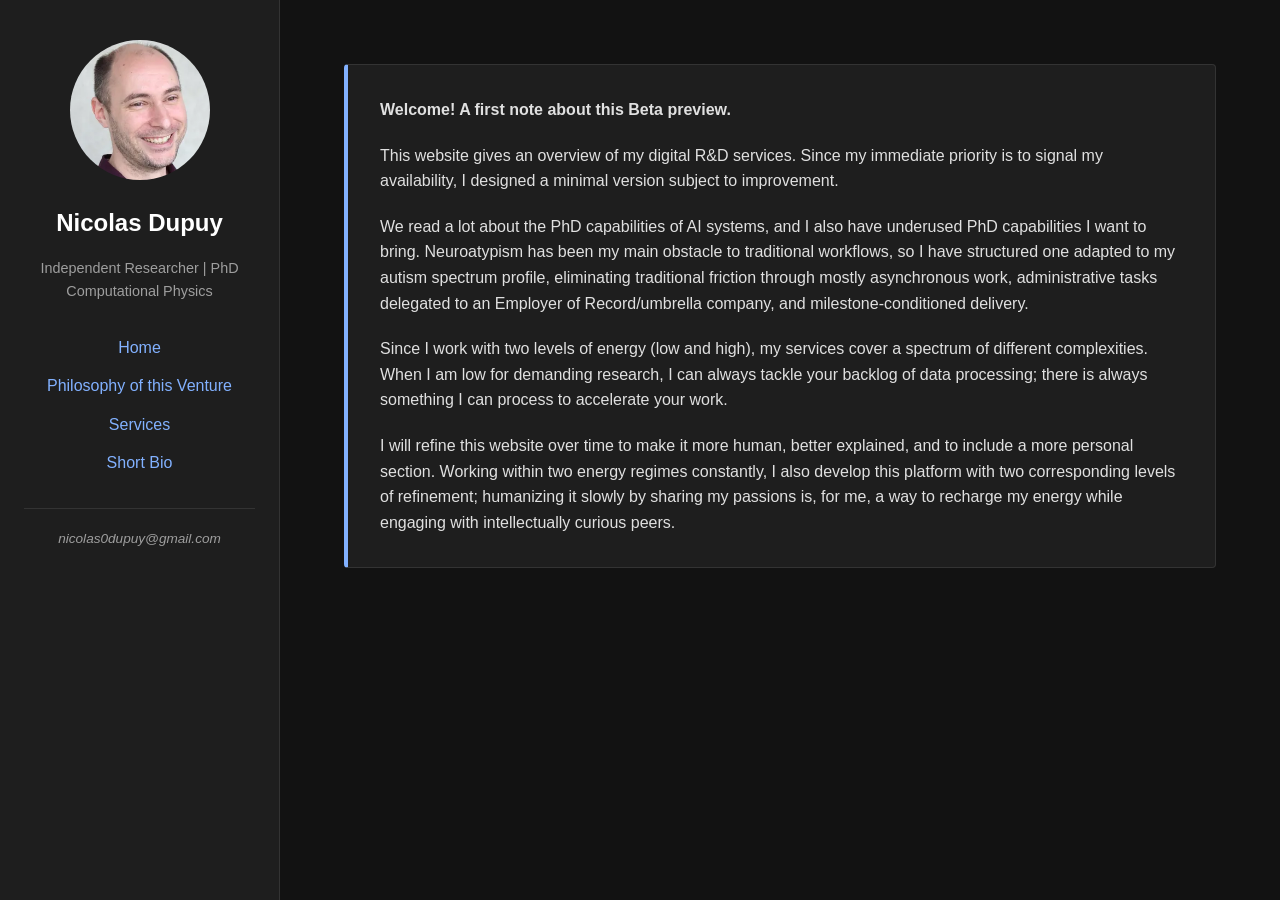
==== index.html @ 856bf120 "Revise Signal Processing service details and tags Updated service description for Signal Processing " ====
<!DOCTYPE html>
<html lang="en">
<head>
    <meta charset="UTF-8">
    <meta name="viewport" content="width=device-width, initial-scale=1.0">
    <title>Nicolas Dupuy</title>
    <link rel="stylesheet" href="style.css">
</head>
<body>
    
    <nav class="sidebar">
        <img src="profile.webp" alt="Nicolas Dupuy" class="profile-pic">
        <!--<div class="profile-pic">IMG_PLACEHOLDER</div>-->
        <h1 class="sidebar-name">Nicolas Dupuy</h1>
        <p class="sidebar-title">Independent Researcher | PhD Computational Physics</p>
        <ul class="nav-links">
            <li><a href="#home">Home</a></li>
            <li><a href="#section1">Philosophy of this Venture</a></li>
            <li><a href="#section2">Services</a></li>
            <li><a href="#section3">Short Bio</a></li>
            <li class="nav-contact-item"><a href="mailto:nicolas0dupuy@gmail.com" class="email-link">nicolas0dupuy@gmail.com</a></li>
        </ul>
    </nav>

    <main class="content">
        <section id="home">
            <div class="intro-cadre">
                <p><strong>Welcome! A first note about this Beta preview.</strong></p>
                <p>This website gives an overview of my digital R&D services. Since my immediate priority is to signal my availability, I designed a minimal version subject to improvement.</p>
                <p>We read a lot about the PhD capabilities of AI systems, and I also have underused PhD capabilities I want to bring. Neuroatypism has been my main obstacle to traditional workflows, so I have structured one adapted to my autism spectrum profile, eliminating traditional friction through mostly asynchronous work, administrative tasks delegated to an Employer of Record/umbrella company, and milestone-conditioned delivery.</p>
                <p>Since I work with two levels of energy (low and high), my services cover a spectrum of different complexities. When I am low for demanding research, I can always tackle your backlog of data processing; there is always something I can process to accelerate your work.</p>
                <p>I will refine this website over time to make it more human, better explained, and to include a more personal section. Working within two energy regimes constantly, I also develop this platform with two corresponding levels of refinement; humanizing it slowly by sharing my passions is, for me, a way to recharge my energy while engaging with intellectually curious peers.</p>
            </div>
        </section>
<section id="section1">
    <h2>Philosophy of my venture</h2>

    <!-- Unified Introduction Context Block -->
    <div class="philosophy-intro-text">
        <p><strong>I am Nicolas, the independent researcher running this support service in research and data science.</strong></p>
        <p>I offer a modular menu of services, from scientific research to data science,  providing external support for tasks that your team needs to offload.</p>
        <p>I built this framework around a ticket-based system inspired by software engineering, designed to adapt to my fluctuating workload limits as a researcher on the autism spectrum. Payment is made upon deliverables through an Employer of Record, making the entire collaboration thought to be plug-and-play.</p>
        <p><strong>In more detail:</strong></p>
    </div>    
    <div class="tabs-container">
        <!-- Barre de navigation à 3 onglets -->
        <div class="tab-buttons grid-three">
            <button class="tab-btn active" data-target="phil-what">What I do...</button>
            <button class="tab-btn" data-target="phil-why">Why</button>
            <button class="tab-btn" data-target="phil-autism">Autism Spectrum Profile</button>
        </div>

        <!-- Contenu des onglets -->
        <div class="tab-content">
            
            <!-- Onglet 1 : What I do -->
            <div id="phil-what" class="tab-panel active">
                
                <h4 style="margin-top: 1.5rem; color: #ffffff;">What I do in a few lines:</h4>
                <ul style="padding-left: 1.2rem; color: #e0e0e0;">
                    <li style="margin-bottom: 0.8rem;"><strong>Clearance of latent projects & Engineering backlogs:</strong> I take ownership of your accumulated research and data science workloads. This includes exploring secondary hypotheses left aside or extending your team's capacity for urgent computational work. I operate as a domain-agnostic researcher.</li>
                    <li style="margin-bottom: 0.8rem;"><strong>Value-Based Milestones:</strong> We break down the technical roadmap into project tickets together, assigning a fixed value and estimated timelines to each milestone. From there, I manage my schedule with full autonomy. We keep each other informed through asynchronous updates, eliminating formal meeting overhead.</li>
                    <li style="margin-bottom: 0rem;"><strong>Adaptive Execution:</strong> I handle work streams ranging from baseline data exploration to specialized numerical simulations or theoretical exploration. My workflow adapts with my cognitive availability, channeling peak focus into complex mathematical research while deploying linear data processing to maintain steady operational momentum.</li>
                </ul>
            </div>

            <!-- Onglet 2 : Why -->
            <div id="phil-why" class="tab-panel">
                <li style="margin-bottom: 0.8rem;"><p><strong>Research as a passion:</strong> Years ago, I did not believe I could become a researcher, despite a good academic record. I maintained my presence at the university because I loved learning, and I eventually got a PhD opportunity. Supporting technical teams is my way to partner with excellent researchers on compelling projects, allowing me to keep learning while contributing to their progress, and to push beyond my doctoral studies.</p></li>
                <li style="margin-bottom: 0.8rem;"><p><strong>Leveraging my learning momentum:</strong> I am an academic bookworm. This is mostly how I studied: I worked as a home teacher, then bought piles of textbooks and research books. I never stopped. Today, with digital media from historical institutions like the Collège de France or Stanford, my study list is longer than a child's Christmas list (which is how I call it). The intense focus associated with autism is not a legend. When I develop an obsession, I do not do things halfway. This gives me the momentum to perform high-quality, focused work for prolonged durations.</p></li>
                <li style="margin-bottom: 0.8rem;"><p><strong>Cross-disciplinary dynamics:</strong> Unlike conventional research trajectories that mandate extreme specialization within a single domain, I thrive on exploring multiple fields. While this would be a constraint in a permanent academic position, my independent framework turns this need for variety into an asset. It allows me to apply my mathematical skills agnostically across diverse sectors, migrating analytical tools between finance, medicine, theoretical physics, and applied data pipelines.</p></li>
            </div>

            <!-- Onglet 3 : Autism Notes -->
            <div id="phil-autism" class="tab-panel">
                <p><em>"Autism spectrum disorders (ASD) are a diverse group of conditions. They are characterized by some degree of difficulty with social interaction and communication. Other characteristics are atypical patterns of activities and behaviours, such as difficulty with transition from one activity to another, a focus on details and unusual reactions to sensations,"</em> according to the WHO, which estimates a prevalence of around 1 in 127 in the global population.</p>
                <p>What about in academia? While there are no direct global census statistics on prevalence within academia, Simon Baron-Cohen published an article in 2001 measuring the average Autism-Spectrum Quotient across different populations. On a scale of 0 to 50, where the general population averages 16.4 (± 6.4) and the clinically diagnosed autistic population averages 35.8 (± 6.5), students in mathematics scored 21.5 (± 6.5), slightly lower than 16 UK Olympiad winners (24.5 ± 5.7).</p>
                <p>When looking at autism at work, data from specialized organizations like the National Autistic Society and the UK Office for National Statistics (ONS) reveal that autism presents the lowest employment rate among all disability categories, with only about <strong>21.7% of autistic adults in meaningful employment</strong> (data from 2020), just below adults with severe learning disabilities.</p>
                <p>Yet, the autism spectrum covers a wide range of situations and intellectual levels. Dr. Neil Kenny gathered valuable testimony from academics in Irish higher education (<em>"Tell me what my job is": A Qualitative Exploration of the Experiences of Autistic Academic Staff working in Higher Education in Ireland</em>), and I can add mine. If you read it, here are a few themes addressed:</p>
                
                <ol style="padding-left: 1.2rem; color: #e0e0e0; margin-top: 1rem;">
                    <li style="margin-bottom: 0.8rem;"><strong>Receiving a diagnosis lifts a significant weight:</strong> Indeed, to me, it felt like being a rabbit that landed by accident in a family of cats, finally being told that even though I love them, minor adaptations like refraining from hunting birds or wandering at night would make my life much better.</li>
                    <li style="margin-bottom: 0.8rem;"><strong>Time perception is drastically different</strong> between neurodivergent and neurotypical people, and even between two autistic individuals. In the study, one participant describes being able to focus on a single task for hours without realizing time is passing, while another needs breaks more often than their colleagues. I am right in the middle of that: I loved chess competitions when I was 17 years old, with day-long games starting at 9 am that could last up to 8 hours. I attempted one of the toughest admission exams for the École Normale Supérieure (ENS); since I did not follow the traditional path, I had terrible results, but I thoroughly enjoyed the challenge. Yet, even for a task I excel at, if my mind is clouded by toxic thoughts, my perception of time is completely inverted.</li>
                    <li style="margin-bottom: 0.8rem;"><strong>Routines and organisation:</strong> We all have our own routines, and organisation can be messy. To me, multitasking is like trying to juggle multiple clubs, and having even two deadlines, even very distant ones, can completely freeze me.</li>
                    <li style="margin-bottom: 0.8rem;"><strong>Masking:</strong> Back to being a rabbit in the middle of the family of cats that adopted you. You love them, you want to spend time and do things with them, but they have instincts that you don't have. So you try to do the same via an unconscious copying mechanism, but your mind screams at you that it's in pain. It's often the main cause of exhaustion, leading to burnout.</li>
                    <li style="margin-bottom: 0.8rem;"><strong>Sensory overload:</strong> I add it as a critical cause of exhaustion and burnout. When fatigued in crowded public spaces, repeated announcements while waiting for a train, motor backfires, or scanner beeps at the supermarket checkout force our brains to work constantly, as if we were actively processing data.</li>
                    <li style="margin-bottom: 0rem;"><strong>More in return for our troubles:</strong> Sure, being an autistic person makes life complicated, but I wouldn't want to be any different. Participants in the study praise their hyperfocus and their drive to go deeper into their passions. I, too, would never want to lose the joy of learning logical things with such intensity.</li>
                </ol>
            </div>

        </div>
    </div>
</section>
<section id="section2">
<div class="title-with-badge">
    <h2>Services</h2>
    <span class="beta-badge">🚧 Beta: Work in progress (Temporary AI text, personalization pending)</span>
</div>
    <div class="services-intro">
      <p>As an independent researcher, I work without intermediaries to provide frictionless R&D support. My model is asynchronous, white-label, and structurally low-risk: executing backlog clearance on a paid-on-delivery basis via French portage salarial (Employer of Record).</p>
      <p>This framework guarantees direct value for your architecture while funding my ongoing research and exploration. The modules below map my core capabilities. <strong>For technical demands outside this scope, direct inquiries are welcome.</strong> (contact at : <a href="mailto:nicolas0dupuy@gmail.com" class="email-link">nicolas0dupuy@gmail.com</a>)</p>
    </div>
<div id="hashtag-menu" class="hashtag-menu-container"></div>

    <!-- NEW -->
<!-- Service 1: Scientific Computing & Numerical Simulation -->
<div class="service-card" data-tags="ScientificComputing,NumericalSimulation,AppliedMathematics,ResearchSupport,MathematicalModeling">
    
    <h3 class="service-title">Scientific Computing & Numerical Simulation</h3>
    
    <div class="service-description">
        <p>Technical and theoretical support for exploration, code implementation, simulations of physical systems, and mathematical modeling. Delivered primarily remotely, with optional on-site contributions.</p>
        <p>Projects are structured into independent milestones with clear definitions and endpoints, ensuring each deliverable can be easily tracked and integrated by any team member.</p>
        <p>Milestones can be a theoretical exploration or an algorithm implementation, and constitute the basis for the elements billed at completion, which protects your budget. The price is agreed upon for each milestone and doesn't change if I need extra time, providing you with stability and predictability, while giving me reduced pressure and the opportunity for quality learning time.</p>
        <p>This structure is designed to assist teams or researchers in clearing pending side projects and evaluating alternative hypotheses while your main teams focus on their primary projects.</p>
        <p>Long partnerships can be anticipated to secure the benefits of my learning curve, as I'm actively learning numerical methods at the entry research level.</p>
    </div>
    
    <div class="service-commentary">
        <h4>Personal Note</h4>
        <p>I discovered Scientific Computing during my Master's internship preceding my PhD research. During those periods, I applied multiple quantum chemistry methods (which I propose in the service Quantum Chemistry & Materials Modeling), and the mathematician in me already wanted to understand their foundations. I offer this service because my continuous learning in this domain, combined with my experience, can find multiple uses in both industry and academia, where additional hands-on support is often lacking. For reference, some readings I consult in my practice include: Quarteroni et al.'s <em>Numerical Mathematics</em>, Grégoire Allaire's <em>Analyse numérique et optimisation</em> (Éditions de l'École Polytechnique), Mallat's books and lectures on wavelets, and Pohjolainen's <em>Mathematical Modeling</em>.</p>
    </div>
    
    <div class="service-tags">
        <span class="tag" onclick="filterByTag('ScientificComputing')">#ScientificComputing</span>
        <span class="tag" onclick="filterByTag('NumericalSimulation')">#NumericalSimulation</span>
        <span class="tag" onclick="filterByTag('AppliedMathematics')">#AppliedMathematics</span>
        <span class="tag" onclick="filterByTag('ResearchSupport')">#ResearchSupport</span>
        <span class="tag" onclick="filterByTag('MathematicalModeling')">#MathematicalModeling</span>
    </div>
    
</div>

<!-- Service 2: Quantum Chemistry & Materials Modeling -->
<div class="service-card" data-tags="QuantumChemistry,MaterialsModeling,DFT,QuantumMonteCarlo,MaterialsScience,ComputationalPhysics">
    
    <h3 class="service-title">Quantum Chemistry & Materials Modeling</h3>
    
    <div class="service-description">
        <p>Molecular modeling, electronic or geometric structure calculations, and quantum simulations for ground and excited states, including DFT and Quantum Monte Carlo workflows. Delivered primarily remotely, with optional on-site contributions.</p>
        <p>Projects are structured into independent milestones with clear definitions and endpoints, ensuring each deliverable can be easily tracked and integrated by any team member.</p>
        <p>Milestones can be simply an electronic structure DFT optimisation (in a batch of molecules to be explored) or the theoretical exploration of alternative methods, and constitute the basis for the elements billed at completion, which protects your budget. The price is agreed upon for each milestone and doesn't change if I need extra time, providing you with stability and predictability, while giving me reduced pressure and the opportunity for quality learning time.</p>
        <p>This structure is designed to assist teams or researchers in clearing pending side projects and evaluating alternative hypotheses while your main teams focus on their primary projects.</p>
        <p>Long partnerships can be anticipated to secure the benefits of my learning curve, as I actively adapt my existing computational workflows to your specific research problems.</p>
    </div>
    
    <div class="service-commentary">
        <h4>Personal Note</h4>
        <p>I completed my PhD (2012–2016) in computational physics, focusing on the Quantum Monte Carlo optimization of graphene-like molecules, ground-state electronic structures, singlet/triplet excited states, and the geometry of strongly correlated systems. While I have not yet deployed Molecular Dynamics pipelines or integrated Machine Learning into traditional physics workflows, I am eager to learn, implement, and adapt these methods for your projects. Aside from my passion for physics, I also developed an early interest in Quantum Computing. I completed the 'Quantum Computing Fundamentals' and 'Quantum Computing Realities' professional certificate programs from MITxPRO, and am eager to contribute to the development of this field.</p>
    </div>
    
    <div class="service-tags">
        <span class="tag" onclick="filterByTag('QuantumChemistry')">#QuantumChemistry</span>
        <span class="tag" onclick="filterByTag('MaterialsModeling')">#MaterialsModeling</span>
        <span class="tag" onclick="filterByTag('DFT')">#DFT</span>
        <span class="tag" onclick="filterByTag('QuantumMonteCarlo')">#QuantumMonteCarlo</span>
        <span class="tag" onclick="filterByTag('MaterialsScience')">#MaterialsScience</span>
        <span class="tag" onclick="filterByTag('ComputationalPhysics')">#ComputationalPhysics</span>
    </div>
    
</div>
    
<!-- Service 3: Quantitative Finance & Stochastic Simulations -->
<div class="service-card" data-tags="QuantitativeFinance,StochasticSimulation,MathematicalModeling,QuantitativeResearch,NumericalMethods">
    
    <h3 class="service-title">Numerical Methods in Quantitative Finance</h3>
    
    <div class="service-description">
        <p>Implementation and validation of numerical models, stochastic simulations, and mathematical frameworks for quantitative finance. Delivered primarily remotely, with optional on-site contributions.</p>
        <p>Projects are structured into independent milestones with clear definitions and endpoints, ensuring each deliverable can be easily tracked and integrated by any team member.</p>
        <p>Milestones can be a Value-at-Risk (VaR) estimation, a batch of data to prepare, engineer, or analyse, or a theoretical model to explore, and constitute the basis for the elements billed at completion, which protects your budget. The price is agreed upon for each milestone and doesn't change if I need extra time, providing you with stability and predictability, while giving me reduced pressure and the opportunity for quality learning time.</p>
        <p>This structure is designed to assist teams or researchers in clearing pending side projects and evaluating alternative hypotheses while your main teams focus on their primary projects.</p>
        <p>Long partnerships can be anticipated to secure the benefits of my learning curve, as I actively specialize in quantitative finance methods, building on my quantitative research background.</p>
    </div>
    
    <div class="service-commentary">
        <h4>Personal Note</h4>
        <p>I actively began specializing in quantitative finance methods last year, building on seven years of teaching Data Science at the Paris School of Business in close contact with financial professionals. My next personal milestone is to collaborate with active researchers and practitioners to train by doing. Partnering allows you to train a long-term collaborator who will deeply understand your environment. Given the scarcity of solid quantitative talent in today's market, this partnership allows you to bypass the difficult search for rare graduate profiles and secure a PhD-level researcher with proven analytical maturity. I gladly accept entry-level tasks while learning the basics, and as a seasoned lecturer, I can also contribute to training your interns with my freshly acquired knowledge. Positioning myself at the interface between researchers and practitioners, do not hesitate to reach out if you need a connector. I focus my European contributions on France, my home country, and the Nordics & Baltics, which are my favorite regions.</p>
    </div>
    
    <div class="service-tags">
        <span class="tag" onclick="filterByTag('QuantitativeFinance')">#QuantitativeFinance</span>
        <span class="tag" onclick="filterByTag('StochasticSimulation')">#StochasticSimulation</span>
        <span class="tag" onclick="filterByTag('MathematicalModeling')">#MathematicalModeling</span>
        <span class="tag" onclick="filterByTag('QuantitativeResearch')">#QuantitativeResearch</span>
        <span class="tag" onclick="filterByTag('NumericalMethods')">#NumericalMethods</span>
    </div>
    
</div>
    
<!-- Service 4: Convex Optimization & Mathematical Programming -->
<div class="service-card" data-tags="ConvexOptimization,MathematicalProgramming,OperationsResearch,AppliedMathematics,AlgorithmicEngineering">
    
    <h3 class="service-title">Convex Optimization & Mathematical Programming</h3>
    
    <div class="service-description">
        <p>Formulation and resolution of optimization problems (such as LP, QP, SOCP, SDP) under physical or operational constraints. Delivered primarily remotely, with optional on-site contributions.</p>
        <p>Projects are structured into independent milestones with clear definitions and endpoints, ensuring each deliverable can be easily tracked and integrated by any team member.</p>
        <p>Milestones can be the translation of physical or operational constraints into a convex programming model, or a benchmarking suite comparing different solvers on a dataset, and constitute the basis for the elements billed at completion, which protects your budget. The price is agreed upon for each milestone and doesn't change if I need extra time, providing you with stability and predictability, while giving me reduced pressure and the opportunity for quality learning time.</p>
        <p>This structure is designed to assist teams or researchers in clearing pending side projects and evaluating alternative hypotheses while your main teams focus on their primary projects.</p>
        <p>Long partnerships can be anticipated to secure the benefits of my learning curve, as I continuously refine my practical mastery through Stephen Boyd's frameworks.</p>
    </div>
    
    <div class="service-commentary">
        <h4>Personal Note</h4>
        <p>I started studying convex optimization only recently as an extension of my interest in numerical methods. I take Stephen Boyd's publicly available lectures and textbook as a starting point, alongside Yang Zheng's algorithmic lecture notes and the classic work by Ben-Tal and Nemirovski, <em>Lectures on Modern Convex Optimization</em>. Partnering early secures an increasingly specialized optimization contributor to model your operational and physical bottlenecks. If you need expertise I do not have yet, do not hesitate to inform me to set objectives in skill acquisition, so I can support you in completing tasks where you lack a qualified workforce.</p>
    </div>
    
    <div class="service-tags">
        <span class="tag" onclick="filterByTag('ConvexOptimization')">#ConvexOptimization</span>
        <span class="tag" onclick="filterByTag('MathematicalProgramming')">#MathematicalProgramming</span>
        <span class="tag" onclick="filterByTag('OperationsResearch')">#OperationsResearch</span>
        <span class="tag" onclick="filterByTag('AppliedMathematics')">#AppliedMathematics</span>
        <span class="tag" onclick="filterByTag('AlgorithmicEngineering')">#AlgorithmicEngineering</span>
    </div>
    
</div>    
   <!-- Service 5: Computer Vision Research -->
<div class="service-card" data-tags="ComputerVision,ComputerImaging,MachineLearning,GenerativeModels,DifferentialGeometry,ResearchSupport">
    
    <h3 class="service-title">Computer Vision Research</h3>
    
    <div class="service-description">
        <p>Technical and theoretical support for the development of computer vision algorithms, mathematical foundations, and numerical implementations, spanning classical geometric approaches, machine learning architectures, and generative models. Delivered primarily remotely, with optional on-site contributions.</p>
        <p>Projects are structured into independent milestones with clear definitions and endpoints, ensuring each deliverable can be easily tracked and integrated by any team member.</p>
        <p>Milestones can range from a basic image processing task or the algorithmic implementation of a research paper, to a mathematical audit of a theoretical framework, and constitute the basis for the elements billed at completion, which protects your budget. The price is agreed upon for each milestone and doesn't change if I need extra time, providing you with stability and predictability, while giving me reduced pressure and the opportunity for quality learning time.</p>
        <p>This structure is designed to assist teams or researchers in clearing pending side projects and evaluating alternative hypotheses while your main teams focus on their primary projects.</p>
        <p>Long partnerships can be anticipated to secure the benefits of my learning curve, as I quickly adapt my mathematical skills to your specific vision problems.</p>
    </div>
    
    <div class="service-commentary">
        <h4>Personal Note</h4>
        <p>I discovered computer vision after the deep learning boom, and its underlying mathematics quickly fascinated me. I followed online the first year of the Computer Vision Master's program from HSE University (interrupted by the outbreak of the war in Ukraine) and completed Stanford's CS236 generative models course in 2021. I am equally passionate about classical methods that leverage foundational mathematics and methods derived from machine learning. For reference, some textbooks I consult in my practice include Szeliski's <em>Computer Vision: Algorithms and Applications</em> and Gonzalez & Woods' <em>Digital Image Processing</em>. Furthermore, my academic background includes various levels of differential geometry—including Riemannian, Symplectic, and Lie groups—which provides a solid geometric perspective when working on high-dimensional visual data or invariant architectures.</p>
    </div>
    
    <div class="service-tags">
        <span class="tag" onclick="filterByTag('ComputerVision')">#ComputerVision</span>
        <span class="tag" onclick="filterByTag('ComputerImaging')">#ComputerImaging</span>
        <span class="tag" onclick="filterByTag('MachineLearning')">#MachineLearning</span>
        <span class="tag" onclick="filterByTag('GenerativeModels')">#GenerativeModels</span>
        <span class="tag" onclick="filterByTag('DifferentialGeometry')">#DifferentialGeometry</span>
        <span class="tag" onclick="filterByTag('ResearchSupport')">#ResearchSupport</span>
    </div>
    
</div>

<!-- Service 6: Computer Vision Applications -->
<div class="service-card" data-tags="ComputerVision,AppliedCV,OpenCV,ImageProcessing,IndustrialAutomation,Python">
    
    <h3 class="service-title">Computer Vision Applications</h3>
    
    <div class="service-description">
        <p>Practical implementation of computer vision workflows for industrial automation, quality control, and data preprocessing, using classical image processing and machine learning models. Delivered primarily remotely, with optional on-site contributions.</p>
        <p>Projects are structured into independent milestones with clear definitions and endpoints, ensuring each deliverable can be easily tracked and integrated by any team member.</p>
        <p>Milestones can range from building an OpenCV preprocessing pipeline for image filtering and alignment to writing a custom feature-matching script or deploying a lightweight pretrained model, and constitute the basis for the elements billed at completion, which protects your budget. The price is agreed upon for each milestone and doesn't change if I need extra time, providing you with stability and predictability, while giving me reduced pressure and the opportunity for quality learning time.</p>
        <p>This structure is designed to assist teams or researchers in clearing pending side projects and evaluating alternative hypotheses while your main teams focus on their primary projects.</p>
        <p>Long partnerships can be anticipated to secure the benefits of my learning curve, as I actively expand my practical toolkit with industrial-grade software libraries.</p>
    </div>
    
<div class="service-commentary">
        <h4>Personal Note</h4>
        <p>Although primarily a theoretician, I have actively worked toward becoming a computer vision practitioner for the past five years. I began by completing early computer vision courses on platforms like Coursera, Udacity, and LearnOpenCV, before accelerating my training by enrolling in the online Master's program at HSE University—an effort unfortunately interrupted by the outbreak of the invasion of Ukraine. I offer these services to complement my theoretical background with hands-on experience, framing my contribution as a backlog-clearance support service where your financial risk is entirely eliminated by milestone-based payments.</p>
    </div>
    
    <div class="service-tags">
        <span class="tag" onclick="filterByTag('ComputerVision')">#ComputerVision</span>
        <span class="tag" onclick="filterByTag('AppliedCV')">#AppliedCV</span>
        <span class="tag" onclick="filterByTag('OpenCV')">#OpenCV</span>
        <span class="tag" onclick="filterByTag('ImageProcessing')">#ImageProcessing</span>
        <span class="tag" onclick="filterByTag('IndustrialAutomation')">#IndustrialAutomation</span>
        <span class="tag" onclick="filterByTag('Python')">#Python</span>
    </div>
    
</div>

<!-- Service: Data Prep, Pipelines & Dashboards -->
<div class="service-card" data-tags="DataPrep,DataPipelines,SQL,BigQuery,Dashboards,Python,DataCamp">
    
    <h3 class="service-title">Data Engineering & Reporting</h3>
    
    <div class="service-description">
        <p>Development of data processing pipelines, intelligence dashboards, and data quality audits. Delivered primarily remotely, with optional on-site contributions.</p>
        <p>Projects are structured into independent milestones with clear definitions and endpoints, ensuring each deliverable can be easily tracked and integrated by any team member.</p>
        <p>Milestones can range from writing a custom Python script to clean and unify different datasets to writing SQL queries in Google BigQuery, or building an automated dashboard, and constitute the basis for the elements billed at completion, which protects your budget. The price is agreed upon for each milestone and doesn't change if I need extra time, providing you with stability and predictability, while giving me reduced pressure and the opportunity for quality learning time.</p>
        <p>This structure is designed to assist data or IT teams in clearing pending data backlogs and building operational dashboards while your core teams focus on their primary daily workflows, but also to assist non-specialist teams in developing their initial infrastructure.</p>
        <p>Long partnerships can be anticipated to secure the benefits of my learning curve, as I am eager to contribute to your projects until we achieve noticeable and quantifiable results.</p>
    </div>
    
    <div class="service-commentary">
        <h4>Personal Note</h4>
        <p>I have been teaching Data Science and database fundamentals at the Paris School of Business since 2019, while continuously sharpening my skills on platforms like DataCamp and Coursera since their early days. I eventually began lecturing at other renowned institutions to teach data in highly specialized contexts, such as cybersecurity and finance. I offer this service to take pending backlog tasks off your team’s plate—such as data preparation or basic pipelines—as it provides me with core, hands-on experience that directly feeds my personal R&D.</p>
    </div>
    
    <div class="service-tags">
        <span class="tag" onclick="filterByTag('DataPrep')">#DataPrep</span>
        <span class="tag" onclick="filterByTag('DataPipelines')">#DataPipelines</span>
        <span class="tag" onclick="filterByTag('SQL')">#SQL</span>
        <span class="tag" onclick="filterByTag('BigQuery')">#BigQuery</span>
        <span class="tag" onclick="filterByTag('Dashboards')">#Dashboards</span>
        <span class="tag" onclick="filterByTag('Python')">#Python</span>
        <span class="tag" onclick="filterByTag('DataCamp')">#DataCamp</span>
    </div>
    
</div>

<!-- Service: Applied Statistics & Hypothesis Testing -->
<div class="service-card" data-tags="AppliedStatistics,HypothesisTesting,QuantitativeResearch,DataAnalysis,MathematicalModeling,ExperimentalDesign">
    
    <h3 class="service-title">Applied Statistics & Hypothesis Testing</h3>
    
    <div class="service-description">
        <p>Formulation of experimental designs, hypothesis testing, statistical validation, and extracting underlying patterns from multivariate or high-dimensional datasets. Delivered primarily remotely, with optional on-site contributions.</p>
        <p>Projects are structured into independent milestones with clear definitions and endpoints, ensuring each deliverable can be easily tracked and integrated by any team member.</p>
        <p>Milestones can range from designing the statistical framework of an upcoming experiment to performing a validation audit on the assumptions of an existing model, or conducting a complete hypothesis test on a key dataset, and constitute the basis for the elements billed at completion, which protects your budget. The price is agreed upon for each milestone and doesn't change if I need extra time, providing you with stability and predictability, while giving me reduced pressure and the opportunity for quality learning time.</p>
        <p>This structure is designed to assist teams encountering quantitative problems (such as in finance, medical research, or meteorology) in validating hypotheses and clearing analysis backlogs. It is adapted in particular to companies and teams that need only fractional scientific validation.</p>
        <p>Long partnerships can be anticipated to secure the benefits of my learning curve, as I am currently extending my statistics foundations, in particular through quantitative finance.</p>
    </div>
    
    <div class="service-commentary">
        <h4>Personal Note</h4>
        <p>My foundation in statistics comes from Physics, when I learned Statistical Physics, and developed particularly during my PhD, where the Monte Carlo methods used for my simulations required careful statistical validations. Lecturing at the Paris School of Business with work-study contract students drove me to understand how to apply statistics in multiple business situations to produce the content of my lectures. I'm particularly eager to help teams gain efficiency by refining their analysis with a better evaluation of the uncertainty in it.</p>
    </div>
    
    <div class="service-tags">
        <span class="tag" onclick="filterByTag('AppliedStatistics')">#AppliedStatistics</span>
        <span class="tag" onclick="filterByTag('HypothesisTesting')">#HypothesisTesting</span>
        <span class="tag" onclick="filterByTag('QuantitativeResearch')">#QuantitativeResearch</span>
        <span class="tag" onclick="filterByTag('DataAnalysis')">#DataAnalysis</span>
        <span class="tag" onclick="filterByTag('MathematicalModeling')">#MathematicalModeling</span>
        <span class="tag" onclick="filterByTag('ExperimentalDesign')">#ExperimentalDesign</span>
    </div>
    
</div>

<!-- Service C: Applied Machine Learning & Predictive Modeling -->
<div class="service-card" data-tags="MachineLearning,PredictiveModeling,GoogleCloud,VertexAI,BigQuery,DataScience">
    
    <!-- STREAMING_CHUNK: Rendering the card header with service title -->
    <h3 class="service-title">Applied Machine Learning & Predictive Modeling</h3>
    
    <!-- STREAMING_CHUNK: Formatting the core service description and milestones -->
    <div class="service-description">
        <p>Training and comparing predictive models, organizing datasets, and transitioning machine learning workflows to cloud platforms. Delivered primarily remotely, with optional on-site contributions.</p>
        <p>Projects are structured into independent milestones with clear definitions and endpoints, ensuring each deliverable can be easily tracked and integrated by any team member.</p>
        <p>Milestones can range from benchmarking several model architectures (like Scikit-Learn or XGBoost) on your dataset, to preparing a dataset in BigQuery, or moving a model training script to a Google Cloud Platform (GCP) environment, and constitute the basis for the elements billed at completion, which protects your budget. The price is agreed upon for each milestone and doesn't change if I need extra time, providing you with stability and predictability, while giving me reduced pressure and the opportunity for quality learning time.</p>
        <p>This structure is designed to assist R&D or data teams in prototyping predictive workflows and testing alternative model architectures while your core engineers focus on maintaining stable production systems.</p>
        <p>Long partnerships can be anticipated to secure the benefits of my learning curve, and they can be efficiently paired with my other data or specialized services, allowing us to discuss how I can help you achieve quantifiable results.</p>
    </div>
    
    <!-- STREAMING_CHUNK: Styling and placing the personalized storyteller note -->
    <div class="service-commentary">
        <h4>Personal Note</h4>
        <p>I discovered modern Machine Learning methods within the Scikit-Learn library, together with modern data science methods, after my PhD graduation in 2016, and specialized in it, as I wanted to get ready if I was to be proposed an engineer position in a Physics lab, but I eventually got lectures before. I blend a passion for Machine Learning with those of numerical methods and data science. Currently, I'm preparing for the Google Cloud certification as a Machine Learning Engineer to be able to help non-specialist teams of any domain (I personally think a lot about cultural heritage, museums, and galleries) get intuitive data-based tools to assist them in their speciality.</p>
    </div>
    
    <!-- STREAMING_CHUNK: Generating interactive filter tags for portfolio discovery -->
    <div class="service-tags">
        <span class="tag" onclick="filterByTag('MachineLearning')">#MachineLearning</span>
        <span class="tag" onclick="filterByTag('PredictiveModeling')">#PredictiveModeling</span>
        <span class="tag" onclick="filterByTag('GoogleCloud')">#GoogleCloud</span>
        <span class="tag" onclick="filterByTag('VertexAI')">#VertexAI</span>
        <span class="tag" onclick="filterByTag('BigQuery')">#BigQuery</span>
        <span class="tag" onclick="filterByTag('DataScience')">#DataScience</span>
    </div>
    
</div>

<!-- Service D: Deep Generative Modeling & Mathematical Representations -->
<div class="service-card" data-tags="GenerativeAI,DeepLearning,MathematicalModeling,DiffusionModels,OptimalTransport,CS236,HighDimensionalData">
    
    <h3 class="service-title">Deep Generative Modeling & Mathematical Representations</h3>
    
    <div class="service-description">
        <p>Development of deep generative architectures, research on their theoretical frameworks or architecture development. Can be applied to analyze high-dimensional signals, model unknown probability distributions, or solve physical inverse problems. Delivered primarily remotely, with optional on-site contributions.</p>
        <p>Projects are structured into independent milestones with clear definitions and endpoints, ensuring each deliverable can be easily tracked and integrated by any team member.</p>
        <p>Milestones can range from building and testing a deep generative architecture (such as Variational Autoencoders, Normalizing Flows, or Diffusion models) on your data, auditing the foundations (such as derivation of the KL-divergence or exploring invariant representations) to ensure the model converges toward the desired target, or producing a generative model capturing the statistics of a dataset (useful for data privacy when a dataset needs to be deleted, so you can produce a synthetic version to analyse trends post-deletion), and constitute the basis for the elements billed at completion, which protects your budget. The price is agreed upon for each milestone and doesn't change if I need extra time, providing you with stability and predictability, while giving me reduced pressure and the opportunity for quality learning time.</p>
        <p>This structure is designed to assist R&D teams, researchers (including medical researchers or those in the cultural heritage domain), in validating mathematical hypotheses or prototyping neural network architectures, without adding headcount. It is also suited to professionals in fields where data needs to be deleted periodically for privacy reasons (medical or consumer data).</p>
        <p>Long partnerships can be anticipated to secure the benefits of my learning curve, and they can be efficiently paired with my other data or specialized services, allowing us to discuss how I can help you achieve quantifiable results.</p>
    </div>
    
    <div class="service-commentary">
        <h4>Personal Note</h4>
        <p>I discovered Generative Models in 2021 when I decided to take Stefano Ermon's online course, CS236 (Deep Generative Models), at Stanford. For the record, I didn't submit my final project because my lectures at PSB and other schools didn't leave much time for it (and I shied away, idolizing Stanford students, whom I find impressive), but I still got a C based solely on the theory and coding problems, and I took it with some pride, considering that reaching a C with only 75% of the total grade available was not too bad. For a suburban French boy, being a Stanford student was a late revenge that raised my confidence (and a bit of my English level too!). Nowadays, I have started viewing and studying Stéphane Mallat's lessons at the Collège de France (while reviewing CS236's newest lectures, now publicly available) to complement my theoretical understanding of generative models with optimal transport aspects.</p>
    </div>
    
    <div class="service-tags">
        <span class="tag" onclick="filterByTag('GenerativeAI')">#GenerativeAI</span>
        <span class="tag" onclick="filterByTag('DeepLearning')">#DeepLearning</span>
        <span class="tag" onclick="filterByTag('MathematicalModeling')">#MathematicalModeling</span>
        <span class="tag" onclick="filterByTag('DiffusionModels')">#DiffusionModels</span>
        <span class="tag" onclick="filterByTag('OptimalTransport')">#OptimalTransport</span>
        <span class="tag" onclick="filterByTag('CS236')">#CS236</span>
        <span class="tag" onclick="filterByTag('HighDimensionalData')">#HighDimensionalData</span>
    </div>
    
</div>

<!-- Service E: Medical Image & Biological Data, Sports Science & Signal Analysis / Research Support -->
<div class="service-card" data-tags="MedicalImaging,SportsScience,SignalAnalysis,DICOM,HeartRate,Biosignals,Python,ECG,EEG">
    
    <h3 class="service-title">Medical Image & Biological Data, Sports Science & Signal Analysis / Research Support</h3>
    
    <div class="service-description">
        <p>Preprocessing, cleaning, and exploratory analysis of medical & biological datasets, including imaging such as MRI DICOM files and biosignals such as ECG & EEG. Delivered primarily remotely with an on-site option.</p>
        <p>Projects are structured into independent milestones with clear definitions and endpoints, ensuring each deliverable can be easily tracked and integrated by any team member.</p>
        <p>Milestones can range from data preprocessing tasks to research assistance, such as exploring imaging or signal extraction methods, developing generative models, or setting up privacy-aware statistical data capture to retain key insights from datasets that must be deleted for privacy compliance (see the Deep Generative Modeling & Mathematical Representations service). These milestones constitute the basis for the elements billed at completion, which protects your budget. The price is agreed upon for each milestone and doesn't change if I need extra time, providing you with stability and predictability, while giving me reduced pressure and the opportunity for quality learning time.</p>
        <p>This structure is designed to assist clinical R&D teams, medical researchers, or digital health startups who need specialized analytical support, freeing up their clinicians and senior researchers.</p>
        <p>Long partnerships can be anticipated to secure the benefits of my learning curve, as I am passionate about biology and medical science, and I learn continuously through hands-on practice.</p>
    </div>
    
    <div class="service-commentary">
        <h4>Personal Note</h4>
        <p>I am a beginner in clinical environments, but I love exploring human physiology. I learn even from basic tracking of my cardiac data during treadmill sessions using a Polar H10 belt, and am proud to report a maximum heart rate estimated around 180 bpm, a second ventilatory threshold around 164 bpm, and post-effort recovery decay averaging a drop of 25 to 30 bpm per minute (I’m as proud of my physical condition at 46 as I am of how my understanding of the heart improved through self-research and experimentation!). I’m also a proud "lab experiment" for three studies on autism (one EEG recording of reaction times to compare autistic and non-autistic people, one about prosody, and one about perception of art through an eye tracker), and I would love to be on the researchers’ side to help!</p>
    </div>
    
    <div class="service-tags">
        <span class="tag" onclick="filterByTag('MedicalImaging')">#MedicalImaging</span>
        <span class="tag" onclick="filterByTag('SportsScience')">#SportsScience</span>
        <span class="tag" onclick="filterByTag('SignalAnalysis')">#SignalAnalysis</span>
        <span class="tag" onclick="filterByTag('DICOM')">#DICOM</span>
        <span class="tag" onclick="filterByTag('HeartRate')">#HeartRate</span>
        <span class="tag" onclick="filterByTag('Biosignals')">#Biosignals</span>
        <span class="tag" onclick="filterByTag('Python')">#Python</span>
        <span class="tag" onclick="filterByTag('ECG')">#ECG</span>
        <span class="tag" onclick="filterByTag('EEG')">#EEG</span>
    </div>
    
</div>

<!-- Service F: Digital Imaging for Cultural Heritage -->
<div class="service-card" data-tags="CulturalHeritage,SpectralAnalysis,DigitalPreservation,GigapixelImaging,FineArts,Kumu,Fotografiska,Helsinki">
    
    <h3 class="service-title">Digital Imaging for Cultural Heritage</h3>
    
    <div class="service-description">
        <p>Numerical preservation, spectral analysis, and high-quality digital showcase solutions for fine arts, galleries, and cultural institutions.</p>
        <p>Projects are structured into independent milestones with clear definitions and endpoints, ensuring each deliverable can be easily tracked and integrated by any team member.</p>
        <p>Milestones can range from the digitization of a photograph or a painting to research support, such as digitally restoring a damaged painting by fusing historical photographs, or performing spectral analysis to detect traces of past restoration. These milestones constitute the basis for the elements billed at completion, which protects your budget. The price is agreed upon for each milestone and doesn't change if I need extra time, providing you with stability and predictability, while giving me reduced pressure and the opportunity for quality learning time.</p>
        <p>This structure is designed to assist museum curators, art conservators, private galleries, and heritage institutions who need dedicated computational support to digitize, analyze, or virtually showcase their collections without adding long-term technical overhead.</p>
        <p>Long-term collaborations are particularly valuable, as they provide the time needed to study the physical and mathematical challenges specific to your collections and preservation workflows.</p>
    </div>
    
    <div class="service-commentary">
        <h4>Personal Note</h4>
        <p>I give credit to Professor Robert Erdmann for my desire to explore the field of computer imaging applied to cultural heritage. His work on the ultra-high-definition digitization of Rembrandt's The Night Watch is extremely impressive, as one can zoom in on a one-millimeter-wide crack in the painting. Museums and galleries have special atmospheres precious to me as an autistic person. I want to share my gratitude here for my favorite museums and galleries: the Kumu Art Museum and Fotografiska in Tallinn, Estonia, and the National Museum of Finland in Helsinki.</p>
    </div>
    
    <div class="service-tags">
        <span class="tag" onclick="filterByTag('CulturalHeritage')">#CulturalHeritage</span>
        <span class="tag" onclick="filterByTag('SpectralAnalysis')">#SpectralAnalysis</span>
        <span class="tag" onclick="filterByTag('DigitalPreservation')">#DigitalPreservation</span>
        <span class="tag" onclick="filterByTag('GigapixelImaging')">#GigapixelImaging</span>
        <span class="tag" onclick="filterByTag('FineArts')">#FineArts</span>
        <span class="tag" onclick="filterByTag('Kumu')">#Kumu</span>
        <span class="tag" onclick="filterByTag('Fotografiska')">#Fotografiska</span>
        <span class="tag" onclick="filterByTag('Helsinki')">#Helsinki</span>
    </div>
    
</div>

<!-- Service I: Signal Processing & Time Series Analysis -->
<div class="service-card" data-tags="SignalProcessing,TimeSeries,Wavelets,Mallat,Daubechies,QuantitativeFinance,SpectralAnalysis,NonStationary">
    
    <h3 class="service-title">Signal Processing & Time Series Analysis</h3>
    
    <div class="service-description">
        <p>Mathematical signal analysis, time-frequency representations, and algorithmic extraction of patterns from time-dependent datasets. Delivered primarily remotely, with optional on-site contributions.</p>
        <p>Projects are structured into independent milestones with clear definitions and endpoints, ensuring each deliverable can be easily tracked and integrated by any team member.</p>
        <p>Milestones can range from analyzing time-dependent datasets to implementing a discrete wavelet transform to denoise a sensor signal, constructing localized time-frequency spectrograms for feature extraction, or designing anomaly detection frameworks on financial time series. These milestones constitute the basis for the elements billed at completion, which protects your budget. The price is agreed upon for each milestone and doesn't change if I need extra time, providing you with stability and predictability, while giving me reduced pressure and the opportunity for quality learning time.</p>
        <p>This structure is designed to assist quantitative research teams, medical device startups, or engineering teams dealing with noisy, time-dependent physical measurements who need specialized mathematical support to extract meaningful patterns without adding permanent technical overhead.</p>
        <p>Long partnerships can be anticipated to secure the benefits of my learning curve, as I deepen my understanding of signal processing and transforms by combining library study with practical application.</p>
    </div>
    
    <div class="service-commentary">
        <h4>Personal Note</h4>
        <p>My core understanding of signal processing mostly comes from my background in fundamental mathematics, through functional analysis and spectral transforms. I designed this service so that I can efficiently support research teams while extending my knowledge by studying the work of researchers such as Stéphane Mallat or Ingrid Daubechies in the field of wavelet transforms or other research in functional analysis.</p>
    </div>
    
    <div class="service-tags">
        <span class="tag" onclick="filterByTag('SignalProcessing')">#SignalProcessing</span>
        <span class="tag" onclick="filterByTag('TimeSeries')">#TimeSeries</span>
        <span class="tag" onclick="filterByTag('Wavelets')">#Wavelets</span>
        <span class="tag" onclick="filterByTag('Mallat')">#Mallat</span>
        <span class="tag" onclick="filterByTag('Daubechies')">#Daubechies</span>
        <span class="tag" onclick="filterByTag('QuantitativeFinance')">#QuantitativeFinance</span>
        <span class="tag" onclick="filterByTag('SpectralAnalysis')">#SpectralAnalysis</span>
        <span class="tag" onclick="filterByTag('NonStationary')">#NonStationary</span>
    </div>
    
</div>

    
    <!-- Service 5: Research Interfacing & Collaboration Facilitation -->
<div class="service-card" data-tags="ResearchInterfacing,TechTransfer,Collaboration,InternationalPartnerships">
    
    <h3 class="service-title">Research Interfacing, Technology Transfer & Collaboration Facilitation</h3>
    
    <div class="service-description">
        <p>This service focuses on building bridges: between academic production and practical application, from research papers to functional products, and between academic institutions that may not yet know each other (connecting, for example, a university in Paris with another in Tallinn). I also facilitate connections between academia and private companies, interfacing with your projects whenever you require a scientifically skilled co-ambassador to accelerate international partnership building.</p>
    </div>
    
    <div class="service-commentary">
        <h4>Why I Offer This Service</h4>
        <p>While my open autism can, indeed, make communication challenging, it also drives my persistence to connect continuously. It makes me highly adaptable to contrasting cultural behaviors and institutional norms. Combined with my gigantic passion for foreign languages, it allows me to ease cross-border bonding and foster genuine collaboration.</p>
    </div>
    
    <div class="service-tags">
        <span class="tag" onclick="filterByTag('ResearchInterfacing')">#ResearchInterfacing</span>
        <span class="tag" onclick="filterByTag('TechTransfer')">#TechTransfer</span>
        <span class="tag" onclick="filterByTag('Collaboration')">#Collaboration</span>
        <span class="tag" onclick="filterByTag('InternationalPartnerships')">#InternationalPartnerships</span>
    </div>
    
</div>

</section>
        
    <section id="section3" class="section-3">
    <h2>Biography</h2>
    
    <!-- Local Index / Table of Contents -->
    <nav class="bio-index" aria-label="Biography Subsections">
        <h3>Contents</h3>
        <ul>
            <li>
                <a href="#bio-academics">Academics</a>
                <ul>
                    <li><a href="#bio-physics">Physics</a></li>
                    <li><a href="#bio-mathematics">Mathematics</a></li>
                    <li><a href="#bio-languages-acad">Languages</a></li>
                </ul>
            </li>
            <li>
                <a href="#bio-miscellaneous">Miscellaneous</a>
                <ul>
                    <li><a href="#bio-languages-misc">Languages</a></li>
                    <li><a href="#bio-datascience">Data Science & Machine Learning</a></li>
                    <li><a href="#bio-computervision">Computer Vision</a></li>
                    <li><a href="#bio-generative">Generative Models</a></li>
                    <li><a href="#bio-finance">Finance</a></li>
                </ul>
            </li>
        </ul>
    </nav>

    <!-- General Introduction -->
    <article class="bio-intro">
        <p>Hi, I'm Nicolas, an independent researcher and a lecturer in data science. I split this page into subsections, Academic and Miscellaneous, the best I could considering my very non-linear path.</p>
    </article>

    <!-- Academics Subsection -->
    <div id="bio-academics" class="bio-subsection">
        <h3>Academics</h3>
        <p>My studies started in 1998 with my high-school graduation to end in 2016 with my PhD defense. It included, but was not limited to, three main themes: Physics, Mathematics, and Languages. I’ll talk a bit about what I did, but exclude most of the chaotic years.</p>
        
        <!-- Physics Subtopic -->
        <div id="bio-physics" class="bio-subtopic">
            <h4>Physics</h4>
            <p class="clearfix">
                <a href="cert_doctorat.webp" target="_blank" class="cert-link right">
                    <img src="cert_doctorat.webp" alt="Diplôme de Docteur" class="inline-cert" loading="lazy">
                </a>
                I started with a DEUG in Physics at Jussieu, the first two university years, before switching to Mathematics, then returning to Physics for the second Master's degree year in Material Science (the SMNO Master at Sorbonne), followed by my PhD, running from September 2012 to April 2016 at Sorbonne Université in the IMPMC laboratory, supervised by Prof. Michele Casula and Prof. Francesco Mauri.
            </p>
            <p>My PhD research involved numerical investigations of the electronic ground states (primarily) and excited states (secondarily) of a molecular family called acenes. Acenes are a family of linear molecules whose structure can be seen as a thin stripe of a graphene nanoribbon. We focused on electron and spin densities and correlations to better understand spin correlations in graphene-like materials, which can have applications to fields such as solar energy.</p>
            <p>Prof. Casula is an expert in Quantum Monte Carlo methods and a researcher with an impressive capacity to focus on dozens of things at the same time. He was a challenging and uncompromising advisor who taught me to do science, while I was only in a solving-textbook-problems mindset before. I feel very lucky to have worked with him.</p>
        </div>

        <!-- Mathematics Subtopic -->
        <div id="bio-mathematics" class="bio-subtopic">
            <h4>Mathematics</h4>
            <p class="clearfix">
                <a href="cert_maitrise.webp" target="_blank" class="cert-link right">
                    <img src="cert_maitrise.webp" alt="Maîtrise de Mathématiques" class="inline-cert" loading="lazy">
                </a>
                I switched to mathematics in my third year. I had already been studying both physics and mathematics through textbooks since 1999, but to achieve my personal ENS goal, it was strategically preferable to make this bifurcation.
            </p>
            <p>A brief context note about French schools. We have an elite alternative to the standard university track called Classes Préparatoires aux Grandes Écoles. To draw a parallel with the USA: these Grandes Écoles can be compared to the Ivy League universities. Students prepare challenging exams for two years in the Classes Préparatoires (and often take a third year for a better school), then engage in a marathon of competitive tests.</p>
            <p>My dream institution was the École Normale Supérieure (ENS), likely the most selective among them, with Polytechnique. I discovered it too late to apply for a Classe Préparatoire, but decided to try it anyway as an independent applicant. So I was competing against future potential Nobel prize winners, relying on my textbook self-study (and it didn’t work, but I enjoyed trying!).</p>
            <p>The Licence de Mathématiques offered the closest match to the Classes Préparatoires. During those years, my curriculum covered:</p>
            <ul>
                <li>Two Algebra courses: foundations, followed by ring structures and Galois theory (roughly corresponding to the first half of Part II in Serge Lang's Algebra)</li>
                <li>Foundational Topology</li>
                <li>Differential Calculus</li>
                <li>Integration and Measure Theory</li>
                <li>Differential Equations and Differential Geometry</li>
                <li>Spectral and Fourier Analysis</li>
                <li>Dynamical Systems and Lie Groups</li>
            </ul>
            <p>(This summary excludes the domains I studied later through independent research, such as probability theory and numerical methods.)</p>
        </div>

        <!-- Languages (Academic) Subtopic -->
        <div id="bio-languages-acad" class="bio-subtopic">
            <h4>Languages</h4>
            <p>My setback at the ENS brought my morale down, so, alongside my maîtrise de mathématiques, I enrolled at INALCO to study Russian.</p>
            <p>I became absorbed in studying the Russian language, so it began to take too much of a precedence over mathematics. And so it took me two years to complete my maîtrise because I had to retry a couple of exams (I don’t regret it either!).</p>
            <p>My grammar lecturer awakened a passion for poetry in foreign languages. Poetry frequently motivates me to begin a new language. When I started Estonian, I discovered Jaan Kaplinski, who remains one of my favourite poets. It’s even an addiction: I read something interesting about a culture, want to know a bit about it, research just a bit, promise myself not to dig any deeper, do it anyway, then add a new pile of books to my nightstand.</p>
        </div>
    </div>

    <!-- Miscellaneous Subsection -->
    <div id="bio-miscellaneous" class="bio-subsection">
        <h3>Miscellaneous</h3>
        
        <!-- Languages (Misc) Subtopic -->
        <div id="bio-languages-misc" class="bio-subtopic">
            <h4>Languages</h4>
            <p>I begin by talking about my passion with a disclaimer: I know many languages very badly. It’s a passion, not a collection to brag about, but since I started it more than twenty years ago, I have accumulated a lot of experience that I sometimes think I can use.</p>
            <p>So, briefly. It started with Russian, with two years at university, and continued on my own (it will always be the case, so I don’t need to specify anymore). Then, the first two languages I started completely on my own were Czech and Hungarian, planning a trip there. During the first one, it was a disaster when I tried to talk to people, but the next year was better. My High-School foreign languages were German and English, so I resumed them next, and added Italian on the way, because of a friend, and went to a summer school there. For seven years, I’ve been learning Estonian, starting at a school in Saaremaa, and a few years ago, I started learning Swedish and a bit of Chinese. That’s not it, but those are the ones I’m the most active in.</p>
            <p>Yet, I benefit from the pros and cons of being on the spectrum. I can learn Estonian or Swedish poetry during my commute, using my phone as a dictionary, now using AI tools to explain symbolism or history, but meanwhile, it’s not always easy for me to communicate, and I’m often stuck when I get anxious.</p>
        </div>

        <!-- Data Science & Machine Learning Subtopic -->
        <div id="bio-datascience" class="bio-subtopic">
            <h4>Data Science & Machine Learning</h4>
            <p class="clearfix">
                I started to learn data science online on Coursera because it was emerging in France at the time I finished my PhD, and it was a fascinating new field, demonstrating how to use those methods on public data to discover things about any topic. Maths enthusiasts have easy access to plenty of new methods, interesting in themselves to study, but also to easily do numerical research even from home.
            </p>
        </div>

        <!-- Computer Vision Subtopic -->
        <div id="bio-computervision" class="bio-subtopic">
            <h4>Computer Vision</h4>
            <p>After a couple of deep learning tutorials on classic architectures, such as Andrew Ng’s deep learning course, I wanted to dig deeper into this field and not be limited to machine learning methods, because legacy algorithms have fascinating mathematical foundations, especially in geometry, using Fourier transformations, or differential calculus.</p>
        </div>

        <!-- Generative Models Subtopic -->
        <div id="bio-generative" class="bio-subtopic">
            <h4>Generative Models</h4>
            <p>In 2021, I had saved enough money to take a course on Stanford Online, and I chose CS236. At the time, it was somewhat of a way of taking a late revenge on my ENS failure and feeling like a student of an Ivy League university. I didn’t have the right personality to bond with my classmate online, to voice out on the forum, ask questions, so I didn’t get more than if I read a book, but I had an early teaching from one of the leading experts in the field, and he was fascinating. Now I’m passionate about it.</p>
        </div>

        <!-- Finance Subtopic -->
        <div id="bio-finance" class="bio-subtopic">
            <h4>Finance</h4>
            <p>I discovered a late interest in financial mathematics from lecturing in business schools. I’m interested in computing values at risk of portfolios using machine learning methods (PCA and normalizing flows). Meanwhile, I discovered that it was less complicated than I thought to invest according to my personal values, especially investing in northern Europe.</p>
        </div>
    </div>
</section>
    
    
    </main>

</body>
</html>

<script src="script.js"></script>
---- style.css ----
body, html {
    margin: 0;
    padding: 0;
    font-family: -apple-system, BlinkMacSystemFont, "Segoe UI", Roboto, Helvetica, Arial, sans-serif;
    color: #e0e0e0;
    line-height: 1.6;
    background-color: #121212;
}

.sidebar {
    position: fixed;
    top: 0;
    left: 0;
    width: 280px;
    height: 100vh;
    background-color: #1e1e1e;
    border-right: 1px solid #333333;
    padding: 2.5rem 1.5rem;
    box-sizing: border-box;
    text-align: center;
    overflow-y: auto;
}

.profile-pic {
    width: 140px;
    height: 140px;
    background-color: #2c2c2c;
    border-radius: 50%;
    margin: 0 auto 1.5rem;
    display: flex;
    align-items: center;
    justify-content: center;
    color: #9e9e9e;
    font-size: 0.9rem;
}

.sidebar-name {
    font-size: 1.5rem;
    margin: 0 0 0.5rem 0;
    color: #ffffff;
}

.sidebar-title {
    font-size: 0.9rem;
    color: #9e9e9e;
    margin-bottom: 2rem;
}

.nav-links {
    list-style: none;
    padding: 0;
    margin: 0;
}

.nav-links li {
    margin-bottom: 0.8rem;
}

.nav-links a {
    text-decoration: none;
    color: #82b1ff;
}

.nav-links a:hover {
    text-decoration: underline;
}

.content {
    margin-left: 280px;
    padding: 3rem 4rem;
    max-width: 900px;
}

h2 {
    font-weight: 400;
    border-bottom: 1px solid #333333;
    padding-bottom: 0.5rem;
    margin-top: 2.5rem;
    margin-bottom: 1.5rem;
    color: #ffffff;
}

section {
    margin-bottom: 3rem;
}

.publication-item {
    display: flex;
    gap: 1.5rem;
    margin-bottom: 1.5rem;
    align-items: flex-start;
}

.pub-cover {
    width: 90px;
    height: 130px;
    background-color: #2c2c2c;
    flex-shrink: 0;
    display: flex;
    align-items: center;
    justify-content: center;
    color: #9e9e9e;
    font-size: 0.8rem;
}

.tabs-container {
    margin-top: 2rem;
    border: 1px solid #333333;
    border-radius: 8px;
    overflow: hidden;
}

.tab-buttons {
    display: flex;
    background-color: #1e1e1e;
    border-bottom: 1px solid #333333;
}

.tab-btn {
    flex: 1;
    padding: 1rem;
    border: none;
    background: none;
    font-size: 1rem;
    font-weight: 600;
    cursor: pointer;
    color: #e0e0e0;
    transition: background-color 0.2s ease, color 0.2s ease;
}

.tab-btn:hover {
    background-color: #2c2c2c;
}

.tab-btn.active {
    background-color: #121212;
    color: #82b1ff;
    border-bottom: 2px solid #82b1ff;
}

.tab-content {
    padding: 2rem;
    background-color: #121212;
}

.tab-panel {
    display: none;
}

.tab-panel.active {
    display: block;
    animation: fadeIn 0.3s ease-in-out;
}

.tab-panel h3 {
    margin-top: 0;
    color: #ffffff;
}

.tab-panel h4 {
    margin-top: 1.5rem;
    margin-bottom: 0.5rem;
    color: #e0e0e0;
}

.service-desc {
    color: #e0e0e0;
    margin-bottom: 0.75rem;
}

.proficiency-level {
    font-size: 0.9rem;
    color: #90a4ae; 
    background-color: #2a2a2a; 
    padding: 0.75rem 1rem;
    border-left: 3px solid #82b1ff; 
    border-radius: 0 4px 4px 0;
    margin-top: 0;
    margin-bottom: 2rem;
}

.tab-buttons.grid-matrix {
    display: grid;
    grid-template-columns: repeat(2, 1fr);
    background-color: #1e1e1e;
    border-bottom: 1px solid #333333;
}

/* Ajustement des bordures internes de la matrice pour éviter les doublons */
.tab-buttons.grid-matrix .tab-btn:nth-child(1),
.tab-buttons.grid-matrix .tab-btn:nth-child(2) {
    border-bottom: 1px solid #333333;
}

.tab-buttons.grid-matrix .tab-btn:nth-child(1),
.tab-buttons.grid-matrix .tab-btn:nth-child(3) {
    border-right: 1px solid #333333;
}

/* Ajustement de l'indicateur actif pour la version bureau */
.tab-buttons.grid-matrix .tab-btn.active {
    background-color: #121212;
    color: #82b1ff;
    border-bottom: 1px solid #333333;
    box-shadow: inset 0 -2px 0 0 #82b1ff; /* Utilisation d'une ombre interne pour ne pas décaler la grille */
}

.email-link {
  color: inherit;
  text-decoration: underline;
  text-decoration-thickness: 1px;
  text-underline-offset: 3px;
  transition: opacity 0.2s ease;
}

.email-link:hover {
  opacity: 0.7;
}

.section-3 {
  max-width: 1200px;
  margin: 0 auto;
  padding: 2rem 1rem;
  font-family: sans-serif;
}

.bio-text p {
  line-height: 1.6;
  margin-bottom: 1.2rem;
  color: #f1f1f1;
}

.inline-cert {
  width: 150px;
  height: auto;
  border-radius: 4px;
  box-shadow: 0 4px 6px rgba(0,0,0,0.1);
  background-color: #fff;
}

.inline-cert.right {
  float: right;
  margin: 0 0 10px 15px;
}

.inline-cert.left {
  float: left;
  margin: 0 15px 10px 0;
}

.clearfix {
  display: flow-root;
}

.cert-link {
  display: inline-block;
  position: relative;
  transition: transform 0.2s ease;
  text-decoration: none;
}

.cert-link.right {
  float: right;
  margin: 0 0 10px 15px;
}

.cert-link.left {
  float: left;
  margin: 0 15px 10px 0;
}

/* Effet de zoom au survol */
.cert-link:hover {
  transform: scale(1.05);
}

/* Indicateur de texte au survol */
.cert-link::after {
  content: "Click for real size";
  position: absolute;
  bottom: 10px;
  left: 50%;
  transform: translateX(-50%);
  background-color: rgba(0, 0, 0, 0.8);
  color: #fff;
  font-size: 0.75rem;
  padding: 4px 8px;
  border-radius: 4px;
  white-space: nowrap;
  opacity: 0;
  transition: opacity 0.2s ease;
  pointer-events: none; /* Empêche le texte de bloquer le clic */
}

.cert-link:hover::after {
  opacity: 1;
}

.inline-cert {
  width: 150px;
  height: auto;
  border-radius: 4px;
  box-shadow: 0 4px 6px rgba(0,0,0,0.1);
  background-color: #fff;
  display: block;
}

.content {
    margin-left: 280px;
    padding: 3rem 4rem;
    max-width: 900px;
    position: relative; /* Context required for absolute transition placement */
}

/* Hide all sections by default without layout displacement */
.content section {
  display: none;
}

/* Display only the targeted section active state */
.content section.active-section {
  display: block;
}
/* Presentation Cadre Styling */
.intro-cadre {
    background-color: #1e1e1e;
    border: 1px solid #333333;
    border-left: 4px solid #82b1ff;
    border-radius: 4px;
    padding: 2rem;
    margin-top: 1rem;
    margin-bottom: 2rem;
}

.intro-cadre p {
    margin-top: 0;
    margin-bottom: 1.25rem;
    color: #e0e0e0;
}

.intro-cadre p:last-child {
    margin-bottom: 0;
}

/* Alignement sur une grille à 3 colonnes pour la section Philosophie */
.tab-buttons.grid-three {
    display: grid;
    grid-template-columns: repeat(3, 1fr);
    background-color: #1e1e1e;
    border-bottom: 1px solid #333333;
}

/* Gestion des bordures internes de l'interface à trois boutons */
.tab-buttons.grid-three .tab-btn:nth-child(1),
.tab-buttons.grid-three .tab-btn:nth-child(2) {
    border-right: 1px solid #333333;
}

/* Style de l'état actif avec ombre interne */
.tab-buttons.grid-three .tab-btn.active {
    background-color: #121212;
    color: #82b1ff;
    border-bottom: 1px solid #333333;
    box-shadow: inset 0 -2px 0 0 #82b1ff;
}

/* Style spécifique pour le li de contact */
.nav-links .nav-contact-item {
    margin-top: 2rem;
    padding-top: 1rem;
    border-top: 1px solid #333333;
}

/* Ajustement cosmétique du lien e-mail dans la barre latérale */
.nav-links .nav-contact-item a {
    font-size: 0.85rem;
    font-style: italic;
    color: #9e9e9e;
}

/* Changement d'état au survol pour conserver l'interactivité */
.nav-links .nav-contact-item a:hover {
    color: #82b1ff;
    text-decoration: none;
}

.title-with-badge {
    display: flex;
    align-items: baseline;
    gap: 1rem;
    border-bottom: 1px solid #333333;
    margin-top: 2.5rem;
    margin-bottom: 1.5rem;
}

.title-with-badge h2 {
    border-bottom: none;
    margin: 0;
    padding-bottom: 0.5rem;
}

.beta-badge {
    font-size: 0.8rem;
    color: #9e9e9e;
    background-color: #1e1e1e;
    padding: 0.25rem 0.6rem;
    border-radius: 4px;
    border: 1px solid #333333;
    display: inline-flex;
    align-items: center;
    gap: 0.35rem;
    transform: translateY(-2px);
}

/* Conteneur principal du service */
.service-card {
    border: 1px solid #e0e0e0;
    border-radius: 8px;
    padding: 24px;
    margin-bottom: 24px;
    background-color: #121212;
    box-shadow: 0 2px 4px rgba(0, 0, 0, 0.02);
    transition: transform 0.2s ease, box-shadow 0.2s ease;
}

.service-card:hover {
    box-shadow: 0 4px 12px rgba(0, 0, 0, 0.05);
}

.service-title {
    margin-top: 0;
    margin-bottom: 16px;
    color: #e5e5e5;
    font-size: 1.4rem;
}

.service-description {
    margin-bottom: 20px;
    color: #a3a3a3;
    line-height: 1.6;
}

/* Zone de commentaire personnel avec nuance légère */
.service-commentary {
    background-color: #161b18; /* Nuance subtile (ici un gris-vert très doux, ajustable) */
    border-left: 4px solid #3b6b4c; /* Ligne d'accentuation pour ancrer le bloc */
    border-radius: 0 6px 6px 0;
    padding: 16px 20px;
    margin-bottom: 20px;
}

.service-commentary h4 {
    margin-top: 0;
    margin-bottom: 8px;
    font-size: 1rem;
    color: #2c4a35;
    text-transform: uppercase;
    letter-spacing: 0.5px;
}

.service-commentary p {
    margin: 0;
    color: #62b078;
    font-style: italic;
    line-height: 1.5;
}

/* Style des tags */
.service-tags {
    display: flex;
    flex-wrap: wrap;
    gap: 8px;
}

.tag {
    font-size: 0.85rem;
    color: #4a7c59;
    background-color: #eef4f0;
    padding: 4px 10px;
    border-radius: 4px;
    cursor: pointer;
    transition: background-color 0.2s ease, color 0.2s ease;
}

.tag:hover {
    background-color: #4a7c59;
    color: #ffffff;
}

/* Conteneur du menu - Format glissière par défaut (Mobile) */
.hashtag-menu-container {
    display: flex;
    flex-wrap: nowrap; /* Empêche le retour à la ligne automatique */
    overflow-x: auto;  /* Active le défilement horizontal si ça dépasse */
    -webkit-overflow-scrolling: touch; /* Défilement fluide et naturel sur iOS */
    gap: 8px;
    padding: 12px 4px;
    margin-bottom: 24px;
    border-bottom: 1px solid #262626;
    
    /* Masquer la barre de défilement pour un rendu plus propre */
    scrollbar-width: none; /* Firefox */
}

.hashtag-menu-container::-webkit-scrollbar {
    display: none; /* Chrome, Safari, Opera */
}

/* Style de base des boutons (légèrement plus compacts pour mobile) */
.menu-tag-btn {
    flex: 0 0 auto; /* Empêche les boutons de rétrécir ou de s'écraser */
    font-size: 0.85rem;
    color: #a3a3a3;
    background-color: #121212;
    border: 1px solid #262626;
    padding: 6px 12px;
    border-radius: 20px;
    cursor: pointer;
    transition: all 0.2s ease;
}

/* État "allumé" quand le bouton est sélectionné */
.menu-tag-btn.active {
    background-color: #1c2420;
    color: #62b078;
    border-color: #3b6b4c;
    box-shadow: 0 0 8px rgba(98, 176, 120, 0.2);
}

/* --- OPTIONNEL : Comportement sur Grand Écran (PC) --- */
@media (min-width: 768px) {
    .hashtag-menu-container {
        flex-wrap: wrap;       /* Repasse en mode grille classique si tu as de la place */
        overflow-x: visible;   /* Plus besoin de glisser sur PC */
        padding: 16px 0;
    }
}
@media (max-width: 768px) {
    .title-with-badge {
        flex-direction: column;
        align-items: flex-start;
        gap: 0.5rem;
    }
    
    .beta-badge {
        transform: none;
        margin-bottom: 0.5rem;
    }
}

/* Version responsive pour les écrans mobiles */
@media (max-width: 768px) {
    .tab-buttons.grid-three {
        display: flex;
        flex-direction: column;
    }
    
    .tab-buttons.grid-three .tab-btn {
        border-bottom: 1px solid #333333;
        border-right: none !important;
        text-align: left;
    }

    .tab-buttons.grid-three .tab-btn.active {
        box-shadow: none;
        border-bottom: 1px solid #333333;
        border-left: 4px solid #82b1ff;
    }
}

/* Animation de fondu et léger glissement */
@keyframes fadeIn {
  from {
    opacity: 0;
    transform: translateY(10px);
  }
  to {
    opacity: 1;
    transform: translateY(0);
  }
}

@keyframes fadeIn {
    from { opacity: 0; }
    to { opacity: 1; }
}
@media (max-width: 768px) {
    /* Force la sidebar à reprendre une place normale dans le flux de la page */
    .sidebar {
        position: relative !important;
        width: 100% !important;
        height: auto !important;
        border-right: none;
        border-bottom: 1px solid #333333;
        padding: 1.5rem;
        
        /* Configuration de la grille mobile */
        display: grid;
        grid-template-columns: 80px 1fr;
        grid-template-areas: 
            "pic name"
            "pic title"
            "nav nav";
        gap: 0.25rem 1rem;
        text-align: left;
    }

    .profile-pic {
        grid-area: pic;
        margin: 0;
        width: 80px;
        height: 80px;
    }

    .sidebar-name {
        grid-area: name;
        font-size: 1.3rem;
        margin: 0;
        align-self: end;
    }

    .sidebar-title {
        grid-area: title;
        font-size: 0.85rem;
        margin: 0;
        align-self: start;
    }

    /* Alignement horizontal des liens de navigation */
    .nav-links {
        grid-area: nav;
        width: 100%;
        display: flex;
        flex-direction: row;
        flex-wrap: wrap;
        gap: 0.8rem;
        margin-top: 1rem;
        padding-top: 1rem;
        border-top: 1px solid #333333;
    }

    .nav-links li {
        margin: 0;
    }

    /* Annulation des espacements bureau pour le lien de contact */
    .nav-links .nav-contact-item {
        margin-top: 0;
        padding-top: 0;
        border-top: none;
    }

    /* Le contenu principal se place désormais naturellement sous la sidebar */
    .content {
        margin-left: 0 !important;
        padding: 1.5rem;
    }

    /* Conservation de la mise en page des onglets responsives */
    .tab-buttons.grid-matrix, 
    .tab-buttons.grid-three {
        display: flex;
        flex-direction: column;
    }

    .tab-btn {
        border-bottom: 1px solid #333333;
        border-right: none !important;
        text-align: left;
    }

    .tab-buttons.grid-matrix .tab-btn.active,
    .tab-buttons.grid-three .tab-btn.active {
        box-shadow: none;
        border-bottom: 1px solid #333333;
        border-left: 4px solid #82b1ff;
    }
}
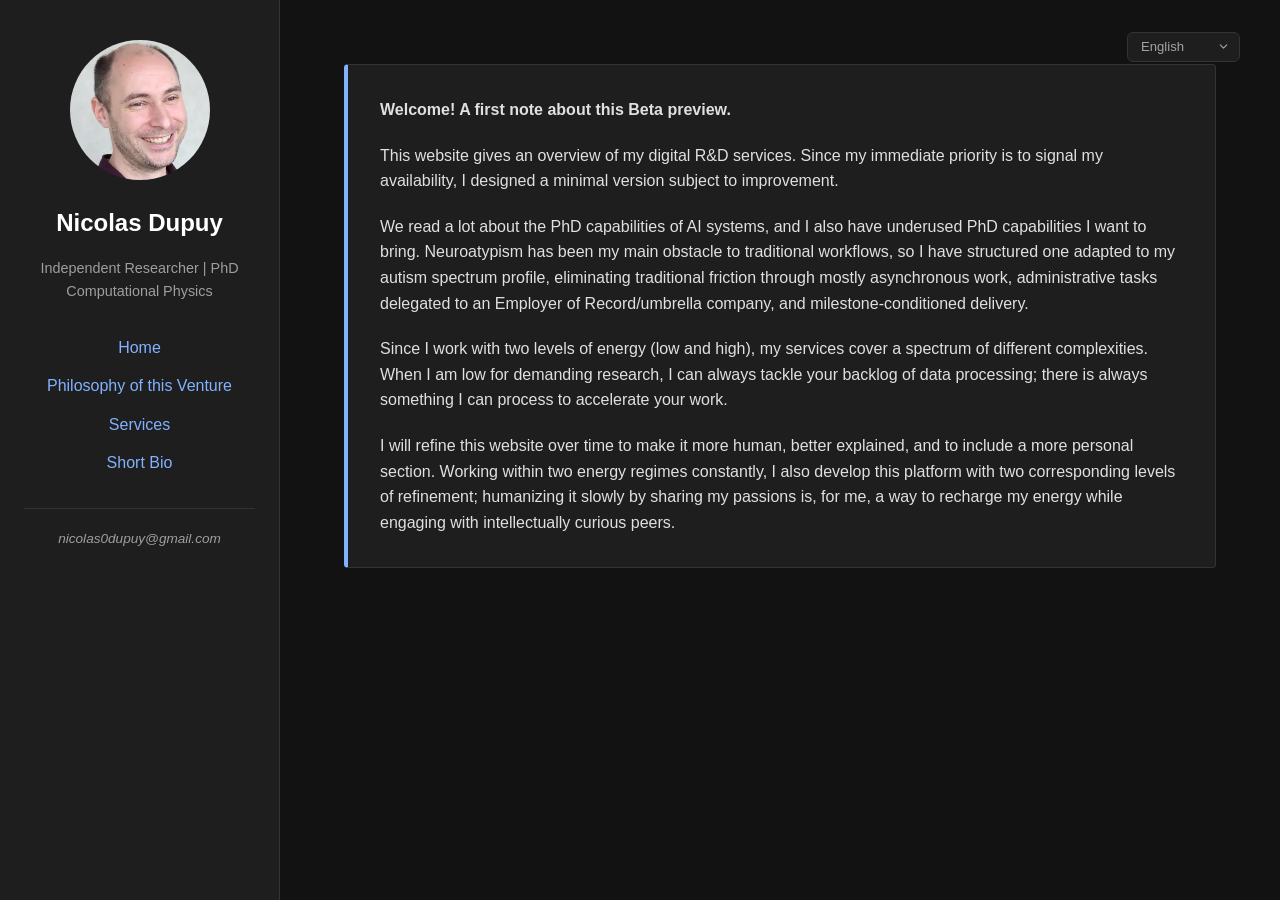
==== commit dbb83f0c: "add translations" ====
--- a/index.html
+++ b/index.html
@@ -1,648 +1,673 @@
 <!DOCTYPE html>
 <html lang="en">
-<head>
-    <meta charset="UTF-8">
-    <meta name="viewport" content="width=device-width, initial-scale=1.0">
-    <title>Nicolas Dupuy</title>
-    <link rel="stylesheet" href="style.css">
-</head>
-<body>
-    
-    <nav class="sidebar">
-        <img src="profile.webp" alt="Nicolas Dupuy" class="profile-pic">
-        <!--<div class="profile-pic">IMG_PLACEHOLDER</div>-->
-        <h1 class="sidebar-name">Nicolas Dupuy</h1>
-        <p class="sidebar-title">Independent Researcher | PhD Computational Physics</p>
-        <ul class="nav-links">
-            <li><a href="#home">Home</a></li>
-            <li><a href="#section1">Philosophy of this Venture</a></li>
-            <li><a href="#section2">Services</a></li>
-            <li><a href="#section3">Short Bio</a></li>
-            <li class="nav-contact-item"><a href="mailto:nicolas0dupuy@gmail.com" class="email-link">nicolas0dupuy@gmail.com</a></li>
-        </ul>
-    </nav>
-
-    <main class="content">
-        <section id="home">
-            <div class="intro-cadre">
-                <p><strong>Welcome! A first note about this Beta preview.</strong></p>
-                <p>This website gives an overview of my digital R&D services. Since my immediate priority is to signal my availability, I designed a minimal version subject to improvement.</p>
-                <p>We read a lot about the PhD capabilities of AI systems, and I also have underused PhD capabilities I want to bring. Neuroatypism has been my main obstacle to traditional workflows, so I have structured one adapted to my autism spectrum profile, eliminating traditional friction through mostly asynchronous work, administrative tasks delegated to an Employer of Record/umbrella company, and milestone-conditioned delivery.</p>
-                <p>Since I work with two levels of energy (low and high), my services cover a spectrum of different complexities. When I am low for demanding research, I can always tackle your backlog of data processing; there is always something I can process to accelerate your work.</p>
-                <p>I will refine this website over time to make it more human, better explained, and to include a more personal section. Working within two energy regimes constantly, I also develop this platform with two corresponding levels of refinement; humanizing it slowly by sharing my passions is, for me, a way to recharge my energy while engaging with intellectually curious peers.</p>
+    <head>
+        <meta charset="UTF-8">
+        <meta name="viewport" content="width=device-width, initial-scale=1.0">
+        <title>Nicolas Dupuy</title>
+        <link rel="stylesheet" href="style.css">
+    </head>
+    <body>
+
+        <nav class="sidebar">
+            <img src="profile.webp" alt="Nicolas Dupuy" class="profile-pic">
+            <!--<div class="profile-pic">IMG_PLACEHOLDER</div>-->
+            <h1 class="sidebar-name">Nicolas Dupuy</h1>
+            <p class="sidebar-title">Independent Researcher | PhD Computational Physics</p>
+            <ul class="nav-links">
+                <li><a href="#home">Home</a></li>
+                <li><a href="#section1">Philosophy of this Venture</a></li>
+                <li><a href="#section2">Services</a></li>
+                <li><a href="#section3">Short Bio</a></li>
+                <li class="nav-contact-item"><a href="mailto:nicolas0dupuy@gmail.com" class="email-link">nicolas0dupuy@gmail.com</a></li>
+            </ul>
+        </nav>
+
+        <main class="content">
+            <div class="lang-selector-container">
+                <select class="lang-select" onchange="if(this.value) window.location.href=this.value;">
+                    <option value="" selected>English</option>
+                    <option value="fr/index.html">Français</option>
+                    <option value="de/index.html">Deutsch</option>
+                    <option value="sv/index.html">Svenska</option>
+                    <option value="et/index.html">Eesti</option>
+                    <option value="fi/index.html">Suomi</option>
+                    <option value="ru/index.html">Русский</option>
+                    <option value="uk/index.html">Українська</option>
+                </select>
             </div>
-        </section>
-<section id="section1">
-    <h2>Philosophy of my venture</h2>
-
-    <!-- Unified Introduction Context Block -->
-    <div class="philosophy-intro-text">
-        <p><strong>I am Nicolas, the independent researcher running this support service in research and data science.</strong></p>
-        <p>I offer a modular menu of services, from scientific research to data science,  providing external support for tasks that your team needs to offload.</p>
-        <p>I built this framework around a ticket-based system inspired by software engineering, designed to adapt to my fluctuating workload limits as a researcher on the autism spectrum. Payment is made upon deliverables through an Employer of Record, making the entire collaboration thought to be plug-and-play.</p>
-        <p><strong>In more detail:</strong></p>
-    </div>    
-    <div class="tabs-container">
-        <!-- Barre de navigation à 3 onglets -->
-        <div class="tab-buttons grid-three">
-            <button class="tab-btn active" data-target="phil-what">What I do...</button>
-            <button class="tab-btn" data-target="phil-why">Why</button>
-            <button class="tab-btn" data-target="phil-autism">Autism Spectrum Profile</button>
-        </div>
-
-        <!-- Contenu des onglets -->
-        <div class="tab-content">
-            
-            <!-- Onglet 1 : What I do -->
-            <div id="phil-what" class="tab-panel active">
-                
-                <h4 style="margin-top: 1.5rem; color: #ffffff;">What I do in a few lines:</h4>
-                <ul style="padding-left: 1.2rem; color: #e0e0e0;">
-                    <li style="margin-bottom: 0.8rem;"><strong>Clearance of latent projects & Engineering backlogs:</strong> I take ownership of your accumulated research and data science workloads. This includes exploring secondary hypotheses left aside or extending your team's capacity for urgent computational work. I operate as a domain-agnostic researcher.</li>
-                    <li style="margin-bottom: 0.8rem;"><strong>Value-Based Milestones:</strong> We break down the technical roadmap into project tickets together, assigning a fixed value and estimated timelines to each milestone. From there, I manage my schedule with full autonomy. We keep each other informed through asynchronous updates, eliminating formal meeting overhead.</li>
-                    <li style="margin-bottom: 0rem;"><strong>Adaptive Execution:</strong> I handle work streams ranging from baseline data exploration to specialized numerical simulations or theoretical exploration. My workflow adapts with my cognitive availability, channeling peak focus into complex mathematical research while deploying linear data processing to maintain steady operational momentum.</li>
-                </ul>
-            </div>
-
-            <!-- Onglet 2 : Why -->
-            <div id="phil-why" class="tab-panel">
-                <li style="margin-bottom: 0.8rem;"><p><strong>Research as a passion:</strong> Years ago, I did not believe I could become a researcher, despite a good academic record. I maintained my presence at the university because I loved learning, and I eventually got a PhD opportunity. Supporting technical teams is my way to partner with excellent researchers on compelling projects, allowing me to keep learning while contributing to their progress, and to push beyond my doctoral studies.</p></li>
-                <li style="margin-bottom: 0.8rem;"><p><strong>Leveraging my learning momentum:</strong> I am an academic bookworm. This is mostly how I studied: I worked as a home teacher, then bought piles of textbooks and research books. I never stopped. Today, with digital media from historical institutions like the Collège de France or Stanford, my study list is longer than a child's Christmas list (which is how I call it). The intense focus associated with autism is not a legend. When I develop an obsession, I do not do things halfway. This gives me the momentum to perform high-quality, focused work for prolonged durations.</p></li>
-                <li style="margin-bottom: 0.8rem;"><p><strong>Cross-disciplinary dynamics:</strong> Unlike conventional research trajectories that mandate extreme specialization within a single domain, I thrive on exploring multiple fields. While this would be a constraint in a permanent academic position, my independent framework turns this need for variety into an asset. It allows me to apply my mathematical skills agnostically across diverse sectors, migrating analytical tools between finance, medicine, theoretical physics, and applied data pipelines.</p></li>
-            </div>
-
-            <!-- Onglet 3 : Autism Notes -->
-            <div id="phil-autism" class="tab-panel">
-                <p><em>"Autism spectrum disorders (ASD) are a diverse group of conditions. They are characterized by some degree of difficulty with social interaction and communication. Other characteristics are atypical patterns of activities and behaviours, such as difficulty with transition from one activity to another, a focus on details and unusual reactions to sensations,"</em> according to the WHO, which estimates a prevalence of around 1 in 127 in the global population.</p>
-                <p>What about in academia? While there are no direct global census statistics on prevalence within academia, Simon Baron-Cohen published an article in 2001 measuring the average Autism-Spectrum Quotient across different populations. On a scale of 0 to 50, where the general population averages 16.4 (± 6.4) and the clinically diagnosed autistic population averages 35.8 (± 6.5), students in mathematics scored 21.5 (± 6.5), slightly lower than 16 UK Olympiad winners (24.5 ± 5.7).</p>
-                <p>When looking at autism at work, data from specialized organizations like the National Autistic Society and the UK Office for National Statistics (ONS) reveal that autism presents the lowest employment rate among all disability categories, with only about <strong>21.7% of autistic adults in meaningful employment</strong> (data from 2020), just below adults with severe learning disabilities.</p>
-                <p>Yet, the autism spectrum covers a wide range of situations and intellectual levels. Dr. Neil Kenny gathered valuable testimony from academics in Irish higher education (<em>"Tell me what my job is": A Qualitative Exploration of the Experiences of Autistic Academic Staff working in Higher Education in Ireland</em>), and I can add mine. If you read it, here are a few themes addressed:</p>
-                
-                <ol style="padding-left: 1.2rem; color: #e0e0e0; margin-top: 1rem;">
-                    <li style="margin-bottom: 0.8rem;"><strong>Receiving a diagnosis lifts a significant weight:</strong> Indeed, to me, it felt like being a rabbit that landed by accident in a family of cats, finally being told that even though I love them, minor adaptations like refraining from hunting birds or wandering at night would make my life much better.</li>
-                    <li style="margin-bottom: 0.8rem;"><strong>Time perception is drastically different</strong> between neurodivergent and neurotypical people, and even between two autistic individuals. In the study, one participant describes being able to focus on a single task for hours without realizing time is passing, while another needs breaks more often than their colleagues. I am right in the middle of that: I loved chess competitions when I was 17 years old, with day-long games starting at 9 am that could last up to 8 hours. I attempted one of the toughest admission exams for the École Normale Supérieure (ENS); since I did not follow the traditional path, I had terrible results, but I thoroughly enjoyed the challenge. Yet, even for a task I excel at, if my mind is clouded by toxic thoughts, my perception of time is completely inverted.</li>
-                    <li style="margin-bottom: 0.8rem;"><strong>Routines and organisation:</strong> We all have our own routines, and organisation can be messy. To me, multitasking is like trying to juggle multiple clubs, and having even two deadlines, even very distant ones, can completely freeze me.</li>
-                    <li style="margin-bottom: 0.8rem;"><strong>Masking:</strong> Back to being a rabbit in the middle of the family of cats that adopted you. You love them, you want to spend time and do things with them, but they have instincts that you don't have. So you try to do the same via an unconscious copying mechanism, but your mind screams at you that it's in pain. It's often the main cause of exhaustion, leading to burnout.</li>
-                    <li style="margin-bottom: 0.8rem;"><strong>Sensory overload:</strong> I add it as a critical cause of exhaustion and burnout. When fatigued in crowded public spaces, repeated announcements while waiting for a train, motor backfires, or scanner beeps at the supermarket checkout force our brains to work constantly, as if we were actively processing data.</li>
-                    <li style="margin-bottom: 0rem;"><strong>More in return for our troubles:</strong> Sure, being an autistic person makes life complicated, but I wouldn't want to be any different. Participants in the study praise their hyperfocus and their drive to go deeper into their passions. I, too, would never want to lose the joy of learning logical things with such intensity.</li>
-                </ol>
-            </div>
-
-        </div>
-    </div>
-</section>
-<section id="section2">
-<div class="title-with-badge">
-    <h2>Services</h2>
-    <span class="beta-badge">🚧 Beta: Work in progress (Temporary AI text, personalization pending)</span>
-</div>
-    <div class="services-intro">
-      <p>As an independent researcher, I work without intermediaries to provide frictionless R&D support. My model is asynchronous, white-label, and structurally low-risk: executing backlog clearance on a paid-on-delivery basis via French portage salarial (Employer of Record).</p>
-      <p>This framework guarantees direct value for your architecture while funding my ongoing research and exploration. The modules below map my core capabilities. <strong>For technical demands outside this scope, direct inquiries are welcome.</strong> (contact at : <a href="mailto:nicolas0dupuy@gmail.com" class="email-link">nicolas0dupuy@gmail.com</a>)</p>
-    </div>
-<div id="hashtag-menu" class="hashtag-menu-container"></div>
-
-    <!-- NEW -->
-<!-- Service 1: Scientific Computing & Numerical Simulation -->
-<div class="service-card" data-tags="ScientificComputing,NumericalSimulation,AppliedMathematics,ResearchSupport,MathematicalModeling">
-    
-    <h3 class="service-title">Scientific Computing & Numerical Simulation</h3>
-    
-    <div class="service-description">
-        <p>Technical and theoretical support for exploration, code implementation, simulations of physical systems, and mathematical modeling. Delivered primarily remotely, with optional on-site contributions.</p>
-        <p>Projects are structured into independent milestones with clear definitions and endpoints, ensuring each deliverable can be easily tracked and integrated by any team member.</p>
-        <p>Milestones can be a theoretical exploration or an algorithm implementation, and constitute the basis for the elements billed at completion, which protects your budget. The price is agreed upon for each milestone and doesn't change if I need extra time, providing you with stability and predictability, while giving me reduced pressure and the opportunity for quality learning time.</p>
-        <p>This structure is designed to assist teams or researchers in clearing pending side projects and evaluating alternative hypotheses while your main teams focus on their primary projects.</p>
-        <p>Long partnerships can be anticipated to secure the benefits of my learning curve, as I'm actively learning numerical methods at the entry research level.</p>
-    </div>
-    
-    <div class="service-commentary">
-        <h4>Personal Note</h4>
-        <p>I discovered Scientific Computing during my Master's internship preceding my PhD research. During those periods, I applied multiple quantum chemistry methods (which I propose in the service Quantum Chemistry & Materials Modeling), and the mathematician in me already wanted to understand their foundations. I offer this service because my continuous learning in this domain, combined with my experience, can find multiple uses in both industry and academia, where additional hands-on support is often lacking. For reference, some readings I consult in my practice include: Quarteroni et al.'s <em>Numerical Mathematics</em>, Grégoire Allaire's <em>Analyse numérique et optimisation</em> (Éditions de l'École Polytechnique), Mallat's books and lectures on wavelets, and Pohjolainen's <em>Mathematical Modeling</em>.</p>
-    </div>
-    
-    <div class="service-tags">
-        <span class="tag" onclick="filterByTag('ScientificComputing')">#ScientificComputing</span>
-        <span class="tag" onclick="filterByTag('NumericalSimulation')">#NumericalSimulation</span>
-        <span class="tag" onclick="filterByTag('AppliedMathematics')">#AppliedMathematics</span>
-        <span class="tag" onclick="filterByTag('ResearchSupport')">#ResearchSupport</span>
-        <span class="tag" onclick="filterByTag('MathematicalModeling')">#MathematicalModeling</span>
-    </div>
-    
-</div>
-
-<!-- Service 2: Quantum Chemistry & Materials Modeling -->
-<div class="service-card" data-tags="QuantumChemistry,MaterialsModeling,DFT,QuantumMonteCarlo,MaterialsScience,ComputationalPhysics">
-    
-    <h3 class="service-title">Quantum Chemistry & Materials Modeling</h3>
-    
-    <div class="service-description">
-        <p>Molecular modeling, electronic or geometric structure calculations, and quantum simulations for ground and excited states, including DFT and Quantum Monte Carlo workflows. Delivered primarily remotely, with optional on-site contributions.</p>
-        <p>Projects are structured into independent milestones with clear definitions and endpoints, ensuring each deliverable can be easily tracked and integrated by any team member.</p>
-        <p>Milestones can be simply an electronic structure DFT optimisation (in a batch of molecules to be explored) or the theoretical exploration of alternative methods, and constitute the basis for the elements billed at completion, which protects your budget. The price is agreed upon for each milestone and doesn't change if I need extra time, providing you with stability and predictability, while giving me reduced pressure and the opportunity for quality learning time.</p>
-        <p>This structure is designed to assist teams or researchers in clearing pending side projects and evaluating alternative hypotheses while your main teams focus on their primary projects.</p>
-        <p>Long partnerships can be anticipated to secure the benefits of my learning curve, as I actively adapt my existing computational workflows to your specific research problems.</p>
-    </div>
-    
-    <div class="service-commentary">
-        <h4>Personal Note</h4>
-        <p>I completed my PhD (2012–2016) in computational physics, focusing on the Quantum Monte Carlo optimization of graphene-like molecules, ground-state electronic structures, singlet/triplet excited states, and the geometry of strongly correlated systems. While I have not yet deployed Molecular Dynamics pipelines or integrated Machine Learning into traditional physics workflows, I am eager to learn, implement, and adapt these methods for your projects. Aside from my passion for physics, I also developed an early interest in Quantum Computing. I completed the 'Quantum Computing Fundamentals' and 'Quantum Computing Realities' professional certificate programs from MITxPRO, and am eager to contribute to the development of this field.</p>
-    </div>
-    
-    <div class="service-tags">
-        <span class="tag" onclick="filterByTag('QuantumChemistry')">#QuantumChemistry</span>
-        <span class="tag" onclick="filterByTag('MaterialsModeling')">#MaterialsModeling</span>
-        <span class="tag" onclick="filterByTag('DFT')">#DFT</span>
-        <span class="tag" onclick="filterByTag('QuantumMonteCarlo')">#QuantumMonteCarlo</span>
-        <span class="tag" onclick="filterByTag('MaterialsScience')">#MaterialsScience</span>
-        <span class="tag" onclick="filterByTag('ComputationalPhysics')">#ComputationalPhysics</span>
-    </div>
-    
-</div>
-    
-<!-- Service 3: Quantitative Finance & Stochastic Simulations -->
-<div class="service-card" data-tags="QuantitativeFinance,StochasticSimulation,MathematicalModeling,QuantitativeResearch,NumericalMethods">
-    
-    <h3 class="service-title">Numerical Methods in Quantitative Finance</h3>
-    
-    <div class="service-description">
-        <p>Implementation and validation of numerical models, stochastic simulations, and mathematical frameworks for quantitative finance. Delivered primarily remotely, with optional on-site contributions.</p>
-        <p>Projects are structured into independent milestones with clear definitions and endpoints, ensuring each deliverable can be easily tracked and integrated by any team member.</p>
-        <p>Milestones can be a Value-at-Risk (VaR) estimation, a batch of data to prepare, engineer, or analyse, or a theoretical model to explore, and constitute the basis for the elements billed at completion, which protects your budget. The price is agreed upon for each milestone and doesn't change if I need extra time, providing you with stability and predictability, while giving me reduced pressure and the opportunity for quality learning time.</p>
-        <p>This structure is designed to assist teams or researchers in clearing pending side projects and evaluating alternative hypotheses while your main teams focus on their primary projects.</p>
-        <p>Long partnerships can be anticipated to secure the benefits of my learning curve, as I actively specialize in quantitative finance methods, building on my quantitative research background.</p>
-    </div>
-    
-    <div class="service-commentary">
-        <h4>Personal Note</h4>
-        <p>I actively began specializing in quantitative finance methods last year, building on seven years of teaching Data Science at the Paris School of Business in close contact with financial professionals. My next personal milestone is to collaborate with active researchers and practitioners to train by doing. Partnering allows you to train a long-term collaborator who will deeply understand your environment. Given the scarcity of solid quantitative talent in today's market, this partnership allows you to bypass the difficult search for rare graduate profiles and secure a PhD-level researcher with proven analytical maturity. I gladly accept entry-level tasks while learning the basics, and as a seasoned lecturer, I can also contribute to training your interns with my freshly acquired knowledge. Positioning myself at the interface between researchers and practitioners, do not hesitate to reach out if you need a connector. I focus my European contributions on France, my home country, and the Nordics & Baltics, which are my favorite regions.</p>
-    </div>
-    
-    <div class="service-tags">
-        <span class="tag" onclick="filterByTag('QuantitativeFinance')">#QuantitativeFinance</span>
-        <span class="tag" onclick="filterByTag('StochasticSimulation')">#StochasticSimulation</span>
-        <span class="tag" onclick="filterByTag('MathematicalModeling')">#MathematicalModeling</span>
-        <span class="tag" onclick="filterByTag('QuantitativeResearch')">#QuantitativeResearch</span>
-        <span class="tag" onclick="filterByTag('NumericalMethods')">#NumericalMethods</span>
-    </div>
-    
-</div>
-    
-<!-- Service 4: Convex Optimization & Mathematical Programming -->
-<div class="service-card" data-tags="ConvexOptimization,MathematicalProgramming,OperationsResearch,AppliedMathematics,AlgorithmicEngineering">
-    
-    <h3 class="service-title">Convex Optimization & Mathematical Programming</h3>
-    
-    <div class="service-description">
-        <p>Formulation and resolution of optimization problems (such as LP, QP, SOCP, SDP) under physical or operational constraints. Delivered primarily remotely, with optional on-site contributions.</p>
-        <p>Projects are structured into independent milestones with clear definitions and endpoints, ensuring each deliverable can be easily tracked and integrated by any team member.</p>
-        <p>Milestones can be the translation of physical or operational constraints into a convex programming model, or a benchmarking suite comparing different solvers on a dataset, and constitute the basis for the elements billed at completion, which protects your budget. The price is agreed upon for each milestone and doesn't change if I need extra time, providing you with stability and predictability, while giving me reduced pressure and the opportunity for quality learning time.</p>
-        <p>This structure is designed to assist teams or researchers in clearing pending side projects and evaluating alternative hypotheses while your main teams focus on their primary projects.</p>
-        <p>Long partnerships can be anticipated to secure the benefits of my learning curve, as I continuously refine my practical mastery through Stephen Boyd's frameworks.</p>
-    </div>
-    
-    <div class="service-commentary">
-        <h4>Personal Note</h4>
-        <p>I started studying convex optimization only recently as an extension of my interest in numerical methods. I take Stephen Boyd's publicly available lectures and textbook as a starting point, alongside Yang Zheng's algorithmic lecture notes and the classic work by Ben-Tal and Nemirovski, <em>Lectures on Modern Convex Optimization</em>. Partnering early secures an increasingly specialized optimization contributor to model your operational and physical bottlenecks. If you need expertise I do not have yet, do not hesitate to inform me to set objectives in skill acquisition, so I can support you in completing tasks where you lack a qualified workforce.</p>
-    </div>
-    
-    <div class="service-tags">
-        <span class="tag" onclick="filterByTag('ConvexOptimization')">#ConvexOptimization</span>
-        <span class="tag" onclick="filterByTag('MathematicalProgramming')">#MathematicalProgramming</span>
-        <span class="tag" onclick="filterByTag('OperationsResearch')">#OperationsResearch</span>
-        <span class="tag" onclick="filterByTag('AppliedMathematics')">#AppliedMathematics</span>
-        <span class="tag" onclick="filterByTag('AlgorithmicEngineering')">#AlgorithmicEngineering</span>
-    </div>
-    
-</div>    
-   <!-- Service 5: Computer Vision Research -->
-<div class="service-card" data-tags="ComputerVision,ComputerImaging,MachineLearning,GenerativeModels,DifferentialGeometry,ResearchSupport">
-    
-    <h3 class="service-title">Computer Vision Research</h3>
-    
-    <div class="service-description">
-        <p>Technical and theoretical support for the development of computer vision algorithms, mathematical foundations, and numerical implementations, spanning classical geometric approaches, machine learning architectures, and generative models. Delivered primarily remotely, with optional on-site contributions.</p>
-        <p>Projects are structured into independent milestones with clear definitions and endpoints, ensuring each deliverable can be easily tracked and integrated by any team member.</p>
-        <p>Milestones can range from a basic image processing task or the algorithmic implementation of a research paper, to a mathematical audit of a theoretical framework, and constitute the basis for the elements billed at completion, which protects your budget. The price is agreed upon for each milestone and doesn't change if I need extra time, providing you with stability and predictability, while giving me reduced pressure and the opportunity for quality learning time.</p>
-        <p>This structure is designed to assist teams or researchers in clearing pending side projects and evaluating alternative hypotheses while your main teams focus on their primary projects.</p>
-        <p>Long partnerships can be anticipated to secure the benefits of my learning curve, as I quickly adapt my mathematical skills to your specific vision problems.</p>
-    </div>
-    
-    <div class="service-commentary">
-        <h4>Personal Note</h4>
-        <p>I discovered computer vision after the deep learning boom, and its underlying mathematics quickly fascinated me. I followed online the first year of the Computer Vision Master's program from HSE University (interrupted by the outbreak of the war in Ukraine) and completed Stanford's CS236 generative models course in 2021. I am equally passionate about classical methods that leverage foundational mathematics and methods derived from machine learning. For reference, some textbooks I consult in my practice include Szeliski's <em>Computer Vision: Algorithms and Applications</em> and Gonzalez & Woods' <em>Digital Image Processing</em>. Furthermore, my academic background includes various levels of differential geometry—including Riemannian, Symplectic, and Lie groups—which provides a solid geometric perspective when working on high-dimensional visual data or invariant architectures.</p>
-    </div>
-    
-    <div class="service-tags">
-        <span class="tag" onclick="filterByTag('ComputerVision')">#ComputerVision</span>
-        <span class="tag" onclick="filterByTag('ComputerImaging')">#ComputerImaging</span>
-        <span class="tag" onclick="filterByTag('MachineLearning')">#MachineLearning</span>
-        <span class="tag" onclick="filterByTag('GenerativeModels')">#GenerativeModels</span>
-        <span class="tag" onclick="filterByTag('DifferentialGeometry')">#DifferentialGeometry</span>
-        <span class="tag" onclick="filterByTag('ResearchSupport')">#ResearchSupport</span>
-    </div>
-    
-</div>
-
-<!-- Service 6: Computer Vision Applications -->
-<div class="service-card" data-tags="ComputerVision,AppliedCV,OpenCV,ImageProcessing,IndustrialAutomation,Python">
-    
-    <h3 class="service-title">Computer Vision Applications</h3>
-    
-    <div class="service-description">
-        <p>Practical implementation of computer vision workflows for industrial automation, quality control, and data preprocessing, using classical image processing and machine learning models. Delivered primarily remotely, with optional on-site contributions.</p>
-        <p>Projects are structured into independent milestones with clear definitions and endpoints, ensuring each deliverable can be easily tracked and integrated by any team member.</p>
-        <p>Milestones can range from building an OpenCV preprocessing pipeline for image filtering and alignment to writing a custom feature-matching script or deploying a lightweight pretrained model, and constitute the basis for the elements billed at completion, which protects your budget. The price is agreed upon for each milestone and doesn't change if I need extra time, providing you with stability and predictability, while giving me reduced pressure and the opportunity for quality learning time.</p>
-        <p>This structure is designed to assist teams or researchers in clearing pending side projects and evaluating alternative hypotheses while your main teams focus on their primary projects.</p>
-        <p>Long partnerships can be anticipated to secure the benefits of my learning curve, as I actively expand my practical toolkit with industrial-grade software libraries.</p>
-    </div>
-    
-<div class="service-commentary">
-        <h4>Personal Note</h4>
-        <p>Although primarily a theoretician, I have actively worked toward becoming a computer vision practitioner for the past five years. I began by completing early computer vision courses on platforms like Coursera, Udacity, and LearnOpenCV, before accelerating my training by enrolling in the online Master's program at HSE University—an effort unfortunately interrupted by the outbreak of the invasion of Ukraine. I offer these services to complement my theoretical background with hands-on experience, framing my contribution as a backlog-clearance support service where your financial risk is entirely eliminated by milestone-based payments.</p>
-    </div>
-    
-    <div class="service-tags">
-        <span class="tag" onclick="filterByTag('ComputerVision')">#ComputerVision</span>
-        <span class="tag" onclick="filterByTag('AppliedCV')">#AppliedCV</span>
-        <span class="tag" onclick="filterByTag('OpenCV')">#OpenCV</span>
-        <span class="tag" onclick="filterByTag('ImageProcessing')">#ImageProcessing</span>
-        <span class="tag" onclick="filterByTag('IndustrialAutomation')">#IndustrialAutomation</span>
-        <span class="tag" onclick="filterByTag('Python')">#Python</span>
-    </div>
-    
-</div>
-
-<!-- Service: Data Prep, Pipelines & Dashboards -->
-<div class="service-card" data-tags="DataPrep,DataPipelines,SQL,BigQuery,Dashboards,Python,DataCamp">
-    
-    <h3 class="service-title">Data Engineering & Reporting</h3>
-    
-    <div class="service-description">
-        <p>Development of data processing pipelines, intelligence dashboards, and data quality audits. Delivered primarily remotely, with optional on-site contributions.</p>
-        <p>Projects are structured into independent milestones with clear definitions and endpoints, ensuring each deliverable can be easily tracked and integrated by any team member.</p>
-        <p>Milestones can range from writing a custom Python script to clean and unify different datasets to writing SQL queries in Google BigQuery, or building an automated dashboard, and constitute the basis for the elements billed at completion, which protects your budget. The price is agreed upon for each milestone and doesn't change if I need extra time, providing you with stability and predictability, while giving me reduced pressure and the opportunity for quality learning time.</p>
-        <p>This structure is designed to assist data or IT teams in clearing pending data backlogs and building operational dashboards while your core teams focus on their primary daily workflows, but also to assist non-specialist teams in developing their initial infrastructure.</p>
-        <p>Long partnerships can be anticipated to secure the benefits of my learning curve, as I am eager to contribute to your projects until we achieve noticeable and quantifiable results.</p>
-    </div>
-    
-    <div class="service-commentary">
-        <h4>Personal Note</h4>
-        <p>I have been teaching Data Science and database fundamentals at the Paris School of Business since 2019, while continuously sharpening my skills on platforms like DataCamp and Coursera since their early days. I eventually began lecturing at other renowned institutions to teach data in highly specialized contexts, such as cybersecurity and finance. I offer this service to take pending backlog tasks off your team’s plate—such as data preparation or basic pipelines—as it provides me with core, hands-on experience that directly feeds my personal R&D.</p>
-    </div>
-    
-    <div class="service-tags">
-        <span class="tag" onclick="filterByTag('DataPrep')">#DataPrep</span>
-        <span class="tag" onclick="filterByTag('DataPipelines')">#DataPipelines</span>
-        <span class="tag" onclick="filterByTag('SQL')">#SQL</span>
-        <span class="tag" onclick="filterByTag('BigQuery')">#BigQuery</span>
-        <span class="tag" onclick="filterByTag('Dashboards')">#Dashboards</span>
-        <span class="tag" onclick="filterByTag('Python')">#Python</span>
-        <span class="tag" onclick="filterByTag('DataCamp')">#DataCamp</span>
-    </div>
-    
-</div>
-
-<!-- Service: Applied Statistics & Hypothesis Testing -->
-<div class="service-card" data-tags="AppliedStatistics,HypothesisTesting,QuantitativeResearch,DataAnalysis,MathematicalModeling,ExperimentalDesign">
-    
-    <h3 class="service-title">Applied Statistics & Hypothesis Testing</h3>
-    
-    <div class="service-description">
-        <p>Formulation of experimental designs, hypothesis testing, statistical validation, and extracting underlying patterns from multivariate or high-dimensional datasets. Delivered primarily remotely, with optional on-site contributions.</p>
-        <p>Projects are structured into independent milestones with clear definitions and endpoints, ensuring each deliverable can be easily tracked and integrated by any team member.</p>
-        <p>Milestones can range from designing the statistical framework of an upcoming experiment to performing a validation audit on the assumptions of an existing model, or conducting a complete hypothesis test on a key dataset, and constitute the basis for the elements billed at completion, which protects your budget. The price is agreed upon for each milestone and doesn't change if I need extra time, providing you with stability and predictability, while giving me reduced pressure and the opportunity for quality learning time.</p>
-        <p>This structure is designed to assist teams encountering quantitative problems (such as in finance, medical research, or meteorology) in validating hypotheses and clearing analysis backlogs. It is adapted in particular to companies and teams that need only fractional scientific validation.</p>
-        <p>Long partnerships can be anticipated to secure the benefits of my learning curve, as I am currently extending my statistics foundations, in particular through quantitative finance.</p>
-    </div>
-    
-    <div class="service-commentary">
-        <h4>Personal Note</h4>
-        <p>My foundation in statistics comes from Physics, when I learned Statistical Physics, and developed particularly during my PhD, where the Monte Carlo methods used for my simulations required careful statistical validations. Lecturing at the Paris School of Business with work-study contract students drove me to understand how to apply statistics in multiple business situations to produce the content of my lectures. I'm particularly eager to help teams gain efficiency by refining their analysis with a better evaluation of the uncertainty in it.</p>
-    </div>
-    
-    <div class="service-tags">
-        <span class="tag" onclick="filterByTag('AppliedStatistics')">#AppliedStatistics</span>
-        <span class="tag" onclick="filterByTag('HypothesisTesting')">#HypothesisTesting</span>
-        <span class="tag" onclick="filterByTag('QuantitativeResearch')">#QuantitativeResearch</span>
-        <span class="tag" onclick="filterByTag('DataAnalysis')">#DataAnalysis</span>
-        <span class="tag" onclick="filterByTag('MathematicalModeling')">#MathematicalModeling</span>
-        <span class="tag" onclick="filterByTag('ExperimentalDesign')">#ExperimentalDesign</span>
-    </div>
-    
-</div>
-
-<!-- Service C: Applied Machine Learning & Predictive Modeling -->
-<div class="service-card" data-tags="MachineLearning,PredictiveModeling,GoogleCloud,VertexAI,BigQuery,DataScience">
-    
-    <!-- STREAMING_CHUNK: Rendering the card header with service title -->
-    <h3 class="service-title">Applied Machine Learning & Predictive Modeling</h3>
-    
-    <!-- STREAMING_CHUNK: Formatting the core service description and milestones -->
-    <div class="service-description">
-        <p>Training and comparing predictive models, organizing datasets, and transitioning machine learning workflows to cloud platforms. Delivered primarily remotely, with optional on-site contributions.</p>
-        <p>Projects are structured into independent milestones with clear definitions and endpoints, ensuring each deliverable can be easily tracked and integrated by any team member.</p>
-        <p>Milestones can range from benchmarking several model architectures (like Scikit-Learn or XGBoost) on your dataset, to preparing a dataset in BigQuery, or moving a model training script to a Google Cloud Platform (GCP) environment, and constitute the basis for the elements billed at completion, which protects your budget. The price is agreed upon for each milestone and doesn't change if I need extra time, providing you with stability and predictability, while giving me reduced pressure and the opportunity for quality learning time.</p>
-        <p>This structure is designed to assist R&D or data teams in prototyping predictive workflows and testing alternative model architectures while your core engineers focus on maintaining stable production systems.</p>
-        <p>Long partnerships can be anticipated to secure the benefits of my learning curve, and they can be efficiently paired with my other data or specialized services, allowing us to discuss how I can help you achieve quantifiable results.</p>
-    </div>
-    
-    <!-- STREAMING_CHUNK: Styling and placing the personalized storyteller note -->
-    <div class="service-commentary">
-        <h4>Personal Note</h4>
-        <p>I discovered modern Machine Learning methods within the Scikit-Learn library, together with modern data science methods, after my PhD graduation in 2016, and specialized in it, as I wanted to get ready if I was to be proposed an engineer position in a Physics lab, but I eventually got lectures before. I blend a passion for Machine Learning with those of numerical methods and data science. Currently, I'm preparing for the Google Cloud certification as a Machine Learning Engineer to be able to help non-specialist teams of any domain (I personally think a lot about cultural heritage, museums, and galleries) get intuitive data-based tools to assist them in their speciality.</p>
-    </div>
-    
-    <!-- STREAMING_CHUNK: Generating interactive filter tags for portfolio discovery -->
-    <div class="service-tags">
-        <span class="tag" onclick="filterByTag('MachineLearning')">#MachineLearning</span>
-        <span class="tag" onclick="filterByTag('PredictiveModeling')">#PredictiveModeling</span>
-        <span class="tag" onclick="filterByTag('GoogleCloud')">#GoogleCloud</span>
-        <span class="tag" onclick="filterByTag('VertexAI')">#VertexAI</span>
-        <span class="tag" onclick="filterByTag('BigQuery')">#BigQuery</span>
-        <span class="tag" onclick="filterByTag('DataScience')">#DataScience</span>
-    </div>
-    
-</div>
-
-<!-- Service D: Deep Generative Modeling & Mathematical Representations -->
-<div class="service-card" data-tags="GenerativeAI,DeepLearning,MathematicalModeling,DiffusionModels,OptimalTransport,CS236,HighDimensionalData">
-    
-    <h3 class="service-title">Deep Generative Modeling & Mathematical Representations</h3>
-    
-    <div class="service-description">
-        <p>Development of deep generative architectures, research on their theoretical frameworks or architecture development. Can be applied to analyze high-dimensional signals, model unknown probability distributions, or solve physical inverse problems. Delivered primarily remotely, with optional on-site contributions.</p>
-        <p>Projects are structured into independent milestones with clear definitions and endpoints, ensuring each deliverable can be easily tracked and integrated by any team member.</p>
-        <p>Milestones can range from building and testing a deep generative architecture (such as Variational Autoencoders, Normalizing Flows, or Diffusion models) on your data, auditing the foundations (such as derivation of the KL-divergence or exploring invariant representations) to ensure the model converges toward the desired target, or producing a generative model capturing the statistics of a dataset (useful for data privacy when a dataset needs to be deleted, so you can produce a synthetic version to analyse trends post-deletion), and constitute the basis for the elements billed at completion, which protects your budget. The price is agreed upon for each milestone and doesn't change if I need extra time, providing you with stability and predictability, while giving me reduced pressure and the opportunity for quality learning time.</p>
-        <p>This structure is designed to assist R&D teams, researchers (including medical researchers or those in the cultural heritage domain), in validating mathematical hypotheses or prototyping neural network architectures, without adding headcount. It is also suited to professionals in fields where data needs to be deleted periodically for privacy reasons (medical or consumer data).</p>
-        <p>Long partnerships can be anticipated to secure the benefits of my learning curve, and they can be efficiently paired with my other data or specialized services, allowing us to discuss how I can help you achieve quantifiable results.</p>
-    </div>
-    
-    <div class="service-commentary">
-        <h4>Personal Note</h4>
-        <p>I discovered Generative Models in 2021 when I decided to take Stefano Ermon's online course, CS236 (Deep Generative Models), at Stanford. For the record, I didn't submit my final project because my lectures at PSB and other schools didn't leave much time for it (and I shied away, idolizing Stanford students, whom I find impressive), but I still got a C based solely on the theory and coding problems, and I took it with some pride, considering that reaching a C with only 75% of the total grade available was not too bad. For a suburban French boy, being a Stanford student was a late revenge that raised my confidence (and a bit of my English level too!). Nowadays, I have started viewing and studying Stéphane Mallat's lessons at the Collège de France (while reviewing CS236's newest lectures, now publicly available) to complement my theoretical understanding of generative models with optimal transport aspects.</p>
-    </div>
-    
-    <div class="service-tags">
-        <span class="tag" onclick="filterByTag('GenerativeAI')">#GenerativeAI</span>
-        <span class="tag" onclick="filterByTag('DeepLearning')">#DeepLearning</span>
-        <span class="tag" onclick="filterByTag('MathematicalModeling')">#MathematicalModeling</span>
-        <span class="tag" onclick="filterByTag('DiffusionModels')">#DiffusionModels</span>
-        <span class="tag" onclick="filterByTag('OptimalTransport')">#OptimalTransport</span>
-        <span class="tag" onclick="filterByTag('CS236')">#CS236</span>
-        <span class="tag" onclick="filterByTag('HighDimensionalData')">#HighDimensionalData</span>
-    </div>
-    
-</div>
-
-<!-- Service E: Medical Image & Biological Data, Sports Science & Signal Analysis / Research Support -->
-<div class="service-card" data-tags="MedicalImaging,SportsScience,SignalAnalysis,DICOM,HeartRate,Biosignals,Python,ECG,EEG">
-    
-    <h3 class="service-title">Medical Image & Biological Data, Sports Science & Signal Analysis / Research Support</h3>
-    
-    <div class="service-description">
-        <p>Preprocessing, cleaning, and exploratory analysis of medical & biological datasets, including imaging such as MRI DICOM files and biosignals such as ECG & EEG. Delivered primarily remotely with an on-site option.</p>
-        <p>Projects are structured into independent milestones with clear definitions and endpoints, ensuring each deliverable can be easily tracked and integrated by any team member.</p>
-        <p>Milestones can range from data preprocessing tasks to research assistance, such as exploring imaging or signal extraction methods, developing generative models, or setting up privacy-aware statistical data capture to retain key insights from datasets that must be deleted for privacy compliance (see the Deep Generative Modeling & Mathematical Representations service). These milestones constitute the basis for the elements billed at completion, which protects your budget. The price is agreed upon for each milestone and doesn't change if I need extra time, providing you with stability and predictability, while giving me reduced pressure and the opportunity for quality learning time.</p>
-        <p>This structure is designed to assist clinical R&D teams, medical researchers, or digital health startups who need specialized analytical support, freeing up their clinicians and senior researchers.</p>
-        <p>Long partnerships can be anticipated to secure the benefits of my learning curve, as I am passionate about biology and medical science, and I learn continuously through hands-on practice.</p>
-    </div>
-    
-    <div class="service-commentary">
-        <h4>Personal Note</h4>
-        <p>I am a beginner in clinical environments, but I love exploring human physiology. I learn even from basic tracking of my cardiac data during treadmill sessions using a Polar H10 belt, and am proud to report a maximum heart rate estimated around 180 bpm, a second ventilatory threshold around 164 bpm, and post-effort recovery decay averaging a drop of 25 to 30 bpm per minute (I’m as proud of my physical condition at 46 as I am of how my understanding of the heart improved through self-research and experimentation!). I’m also a proud "lab experiment" for three studies on autism (one EEG recording of reaction times to compare autistic and non-autistic people, one about prosody, and one about perception of art through an eye tracker), and I would love to be on the researchers’ side to help!</p>
-    </div>
-    
-    <div class="service-tags">
-        <span class="tag" onclick="filterByTag('MedicalImaging')">#MedicalImaging</span>
-        <span class="tag" onclick="filterByTag('SportsScience')">#SportsScience</span>
-        <span class="tag" onclick="filterByTag('SignalAnalysis')">#SignalAnalysis</span>
-        <span class="tag" onclick="filterByTag('DICOM')">#DICOM</span>
-        <span class="tag" onclick="filterByTag('HeartRate')">#HeartRate</span>
-        <span class="tag" onclick="filterByTag('Biosignals')">#Biosignals</span>
-        <span class="tag" onclick="filterByTag('Python')">#Python</span>
-        <span class="tag" onclick="filterByTag('ECG')">#ECG</span>
-        <span class="tag" onclick="filterByTag('EEG')">#EEG</span>
-    </div>
-    
-</div>
-
-<!-- Service F: Digital Imaging for Cultural Heritage -->
-<div class="service-card" data-tags="CulturalHeritage,SpectralAnalysis,DigitalPreservation,GigapixelImaging,FineArts,Kumu,Fotografiska,Helsinki">
-    
-    <h3 class="service-title">Digital Imaging for Cultural Heritage</h3>
-    
-    <div class="service-description">
-        <p>Numerical preservation, spectral analysis, and high-quality digital showcase solutions for fine arts, galleries, and cultural institutions.</p>
-        <p>Projects are structured into independent milestones with clear definitions and endpoints, ensuring each deliverable can be easily tracked and integrated by any team member.</p>
-        <p>Milestones can range from the digitization of a photograph or a painting to research support, such as digitally restoring a damaged painting by fusing historical photographs, or performing spectral analysis to detect traces of past restoration. These milestones constitute the basis for the elements billed at completion, which protects your budget. The price is agreed upon for each milestone and doesn't change if I need extra time, providing you with stability and predictability, while giving me reduced pressure and the opportunity for quality learning time.</p>
-        <p>This structure is designed to assist museum curators, art conservators, private galleries, and heritage institutions who need dedicated computational support to digitize, analyze, or virtually showcase their collections without adding long-term technical overhead.</p>
-        <p>Long-term collaborations are particularly valuable, as they provide the time needed to study the physical and mathematical challenges specific to your collections and preservation workflows.</p>
-    </div>
-    
-    <div class="service-commentary">
-        <h4>Personal Note</h4>
-        <p>I give credit to Professor Robert Erdmann for my desire to explore the field of computer imaging applied to cultural heritage. His work on the ultra-high-definition digitization of Rembrandt's The Night Watch is extremely impressive, as one can zoom in on a one-millimeter-wide crack in the painting. Museums and galleries have special atmospheres precious to me as an autistic person. I want to share my gratitude here for my favorite museums and galleries: the Kumu Art Museum and Fotografiska in Tallinn, Estonia, and the National Museum of Finland in Helsinki.</p>
-    </div>
-    
-    <div class="service-tags">
-        <span class="tag" onclick="filterByTag('CulturalHeritage')">#CulturalHeritage</span>
-        <span class="tag" onclick="filterByTag('SpectralAnalysis')">#SpectralAnalysis</span>
-        <span class="tag" onclick="filterByTag('DigitalPreservation')">#DigitalPreservation</span>
-        <span class="tag" onclick="filterByTag('GigapixelImaging')">#GigapixelImaging</span>
-        <span class="tag" onclick="filterByTag('FineArts')">#FineArts</span>
-        <span class="tag" onclick="filterByTag('Kumu')">#Kumu</span>
-        <span class="tag" onclick="filterByTag('Fotografiska')">#Fotografiska</span>
-        <span class="tag" onclick="filterByTag('Helsinki')">#Helsinki</span>
-    </div>
-    
-</div>
-
-<!-- Service I: Signal Processing & Time Series Analysis -->
-<div class="service-card" data-tags="SignalProcessing,TimeSeries,Wavelets,Mallat,Daubechies,QuantitativeFinance,SpectralAnalysis,NonStationary">
-    
-    <h3 class="service-title">Signal Processing & Time Series Analysis</h3>
-    
-    <div class="service-description">
-        <p>Mathematical signal analysis, time-frequency representations, and algorithmic extraction of patterns from time-dependent datasets. Delivered primarily remotely, with optional on-site contributions.</p>
-        <p>Projects are structured into independent milestones with clear definitions and endpoints, ensuring each deliverable can be easily tracked and integrated by any team member.</p>
-        <p>Milestones can range from analyzing time-dependent datasets to implementing a discrete wavelet transform to denoise a sensor signal, constructing localized time-frequency spectrograms for feature extraction, or designing anomaly detection frameworks on financial time series. These milestones constitute the basis for the elements billed at completion, which protects your budget. The price is agreed upon for each milestone and doesn't change if I need extra time, providing you with stability and predictability, while giving me reduced pressure and the opportunity for quality learning time.</p>
-        <p>This structure is designed to assist quantitative research teams, medical device startups, or engineering teams dealing with noisy, time-dependent physical measurements who need specialized mathematical support to extract meaningful patterns without adding permanent technical overhead.</p>
-        <p>Long partnerships can be anticipated to secure the benefits of my learning curve, as I deepen my understanding of signal processing and transforms by combining library study with practical application.</p>
-    </div>
-    
-    <div class="service-commentary">
-        <h4>Personal Note</h4>
-        <p>My core understanding of signal processing mostly comes from my background in fundamental mathematics, through functional analysis and spectral transforms. I designed this service so that I can efficiently support research teams while extending my knowledge by studying the work of researchers such as Stéphane Mallat or Ingrid Daubechies in the field of wavelet transforms or other research in functional analysis.</p>
-    </div>
-    
-    <div class="service-tags">
-        <span class="tag" onclick="filterByTag('SignalProcessing')">#SignalProcessing</span>
-        <span class="tag" onclick="filterByTag('TimeSeries')">#TimeSeries</span>
-        <span class="tag" onclick="filterByTag('Wavelets')">#Wavelets</span>
-        <span class="tag" onclick="filterByTag('Mallat')">#Mallat</span>
-        <span class="tag" onclick="filterByTag('Daubechies')">#Daubechies</span>
-        <span class="tag" onclick="filterByTag('QuantitativeFinance')">#QuantitativeFinance</span>
-        <span class="tag" onclick="filterByTag('SpectralAnalysis')">#SpectralAnalysis</span>
-        <span class="tag" onclick="filterByTag('NonStationary')">#NonStationary</span>
-    </div>
-    
-</div>
-
-    
-    <!-- Service 5: Research Interfacing & Collaboration Facilitation -->
-<div class="service-card" data-tags="ResearchInterfacing,TechTransfer,Collaboration,InternationalPartnerships">
-    
-    <h3 class="service-title">Research Interfacing, Technology Transfer & Collaboration Facilitation</h3>
-    
-    <div class="service-description">
-        <p>This service focuses on building bridges: between academic production and practical application, from research papers to functional products, and between academic institutions that may not yet know each other (connecting, for example, a university in Paris with another in Tallinn). I also facilitate connections between academia and private companies, interfacing with your projects whenever you require a scientifically skilled co-ambassador to accelerate international partnership building.</p>
-    </div>
-    
-    <div class="service-commentary">
-        <h4>Why I Offer This Service</h4>
-        <p>While my open autism can, indeed, make communication challenging, it also drives my persistence to connect continuously. It makes me highly adaptable to contrasting cultural behaviors and institutional norms. Combined with my gigantic passion for foreign languages, it allows me to ease cross-border bonding and foster genuine collaboration.</p>
-    </div>
-    
-    <div class="service-tags">
-        <span class="tag" onclick="filterByTag('ResearchInterfacing')">#ResearchInterfacing</span>
-        <span class="tag" onclick="filterByTag('TechTransfer')">#TechTransfer</span>
-        <span class="tag" onclick="filterByTag('Collaboration')">#Collaboration</span>
-        <span class="tag" onclick="filterByTag('InternationalPartnerships')">#InternationalPartnerships</span>
-    </div>
-    
-</div>
-
-</section>
-        
-    <section id="section3" class="section-3">
-    <h2>Biography</h2>
-    
-    <!-- Local Index / Table of Contents -->
-    <nav class="bio-index" aria-label="Biography Subsections">
-        <h3>Contents</h3>
-        <ul>
-            <li>
-                <a href="#bio-academics">Academics</a>
-                <ul>
-                    <li><a href="#bio-physics">Physics</a></li>
-                    <li><a href="#bio-mathematics">Mathematics</a></li>
-                    <li><a href="#bio-languages-acad">Languages</a></li>
-                </ul>
-            </li>
-            <li>
-                <a href="#bio-miscellaneous">Miscellaneous</a>
-                <ul>
-                    <li><a href="#bio-languages-misc">Languages</a></li>
-                    <li><a href="#bio-datascience">Data Science & Machine Learning</a></li>
-                    <li><a href="#bio-computervision">Computer Vision</a></li>
-                    <li><a href="#bio-generative">Generative Models</a></li>
-                    <li><a href="#bio-finance">Finance</a></li>
-                </ul>
-            </li>
-        </ul>
-    </nav>
-
-    <!-- General Introduction -->
-    <article class="bio-intro">
-        <p>Hi, I'm Nicolas, an independent researcher and a lecturer in data science. I split this page into subsections, Academic and Miscellaneous, the best I could considering my very non-linear path.</p>
-    </article>
-
-    <!-- Academics Subsection -->
-    <div id="bio-academics" class="bio-subsection">
-        <h3>Academics</h3>
-        <p>My studies started in 1998 with my high-school graduation to end in 2016 with my PhD defense. It included, but was not limited to, three main themes: Physics, Mathematics, and Languages. I’ll talk a bit about what I did, but exclude most of the chaotic years.</p>
-        
-        <!-- Physics Subtopic -->
-        <div id="bio-physics" class="bio-subtopic">
-            <h4>Physics</h4>
-            <p class="clearfix">
-                <a href="cert_doctorat.webp" target="_blank" class="cert-link right">
-                    <img src="cert_doctorat.webp" alt="Diplôme de Docteur" class="inline-cert" loading="lazy">
-                </a>
-                I started with a DEUG in Physics at Jussieu, the first two university years, before switching to Mathematics, then returning to Physics for the second Master's degree year in Material Science (the SMNO Master at Sorbonne), followed by my PhD, running from September 2012 to April 2016 at Sorbonne Université in the IMPMC laboratory, supervised by Prof. Michele Casula and Prof. Francesco Mauri.
-            </p>
-            <p>My PhD research involved numerical investigations of the electronic ground states (primarily) and excited states (secondarily) of a molecular family called acenes. Acenes are a family of linear molecules whose structure can be seen as a thin stripe of a graphene nanoribbon. We focused on electron and spin densities and correlations to better understand spin correlations in graphene-like materials, which can have applications to fields such as solar energy.</p>
-            <p>Prof. Casula is an expert in Quantum Monte Carlo methods and a researcher with an impressive capacity to focus on dozens of things at the same time. He was a challenging and uncompromising advisor who taught me to do science, while I was only in a solving-textbook-problems mindset before. I feel very lucky to have worked with him.</p>
-        </div>
-
-        <!-- Mathematics Subtopic -->
-        <div id="bio-mathematics" class="bio-subtopic">
-            <h4>Mathematics</h4>
-            <p class="clearfix">
-                <a href="cert_maitrise.webp" target="_blank" class="cert-link right">
-                    <img src="cert_maitrise.webp" alt="Maîtrise de Mathématiques" class="inline-cert" loading="lazy">
-                </a>
-                I switched to mathematics in my third year. I had already been studying both physics and mathematics through textbooks since 1999, but to achieve my personal ENS goal, it was strategically preferable to make this bifurcation.
-            </p>
-            <p>A brief context note about French schools. We have an elite alternative to the standard university track called Classes Préparatoires aux Grandes Écoles. To draw a parallel with the USA: these Grandes Écoles can be compared to the Ivy League universities. Students prepare challenging exams for two years in the Classes Préparatoires (and often take a third year for a better school), then engage in a marathon of competitive tests.</p>
-            <p>My dream institution was the École Normale Supérieure (ENS), likely the most selective among them, with Polytechnique. I discovered it too late to apply for a Classe Préparatoire, but decided to try it anyway as an independent applicant. So I was competing against future potential Nobel prize winners, relying on my textbook self-study (and it didn’t work, but I enjoyed trying!).</p>
-            <p>The Licence de Mathématiques offered the closest match to the Classes Préparatoires. During those years, my curriculum covered:</p>
-            <ul>
-                <li>Two Algebra courses: foundations, followed by ring structures and Galois theory (roughly corresponding to the first half of Part II in Serge Lang's Algebra)</li>
-                <li>Foundational Topology</li>
-                <li>Differential Calculus</li>
-                <li>Integration and Measure Theory</li>
-                <li>Differential Equations and Differential Geometry</li>
-                <li>Spectral and Fourier Analysis</li>
-                <li>Dynamical Systems and Lie Groups</li>
-            </ul>
-            <p>(This summary excludes the domains I studied later through independent research, such as probability theory and numerical methods.)</p>
-        </div>
-
-        <!-- Languages (Academic) Subtopic -->
-        <div id="bio-languages-acad" class="bio-subtopic">
-            <h4>Languages</h4>
-            <p>My setback at the ENS brought my morale down, so, alongside my maîtrise de mathématiques, I enrolled at INALCO to study Russian.</p>
-            <p>I became absorbed in studying the Russian language, so it began to take too much of a precedence over mathematics. And so it took me two years to complete my maîtrise because I had to retry a couple of exams (I don’t regret it either!).</p>
-            <p>My grammar lecturer awakened a passion for poetry in foreign languages. Poetry frequently motivates me to begin a new language. When I started Estonian, I discovered Jaan Kaplinski, who remains one of my favourite poets. It’s even an addiction: I read something interesting about a culture, want to know a bit about it, research just a bit, promise myself not to dig any deeper, do it anyway, then add a new pile of books to my nightstand.</p>
-        </div>
-    </div>
-
-    <!-- Miscellaneous Subsection -->
-    <div id="bio-miscellaneous" class="bio-subsection">
-        <h3>Miscellaneous</h3>
-        
-        <!-- Languages (Misc) Subtopic -->
-        <div id="bio-languages-misc" class="bio-subtopic">
-            <h4>Languages</h4>
-            <p>I begin by talking about my passion with a disclaimer: I know many languages very badly. It’s a passion, not a collection to brag about, but since I started it more than twenty years ago, I have accumulated a lot of experience that I sometimes think I can use.</p>
-            <p>So, briefly. It started with Russian, with two years at university, and continued on my own (it will always be the case, so I don’t need to specify anymore). Then, the first two languages I started completely on my own were Czech and Hungarian, planning a trip there. During the first one, it was a disaster when I tried to talk to people, but the next year was better. My High-School foreign languages were German and English, so I resumed them next, and added Italian on the way, because of a friend, and went to a summer school there. For seven years, I’ve been learning Estonian, starting at a school in Saaremaa, and a few years ago, I started learning Swedish and a bit of Chinese. That’s not it, but those are the ones I’m the most active in.</p>
-            <p>Yet, I benefit from the pros and cons of being on the spectrum. I can learn Estonian or Swedish poetry during my commute, using my phone as a dictionary, now using AI tools to explain symbolism or history, but meanwhile, it’s not always easy for me to communicate, and I’m often stuck when I get anxious.</p>
-        </div>
-
-        <!-- Data Science & Machine Learning Subtopic -->
-        <div id="bio-datascience" class="bio-subtopic">
-            <h4>Data Science & Machine Learning</h4>
-            <p class="clearfix">
-                I started to learn data science online on Coursera because it was emerging in France at the time I finished my PhD, and it was a fascinating new field, demonstrating how to use those methods on public data to discover things about any topic. Maths enthusiasts have easy access to plenty of new methods, interesting in themselves to study, but also to easily do numerical research even from home.
-            </p>
-        </div>
-
-        <!-- Computer Vision Subtopic -->
-        <div id="bio-computervision" class="bio-subtopic">
-            <h4>Computer Vision</h4>
-            <p>After a couple of deep learning tutorials on classic architectures, such as Andrew Ng’s deep learning course, I wanted to dig deeper into this field and not be limited to machine learning methods, because legacy algorithms have fascinating mathematical foundations, especially in geometry, using Fourier transformations, or differential calculus.</p>
-        </div>
-
-        <!-- Generative Models Subtopic -->
-        <div id="bio-generative" class="bio-subtopic">
-            <h4>Generative Models</h4>
-            <p>In 2021, I had saved enough money to take a course on Stanford Online, and I chose CS236. At the time, it was somewhat of a way of taking a late revenge on my ENS failure and feeling like a student of an Ivy League university. I didn’t have the right personality to bond with my classmate online, to voice out on the forum, ask questions, so I didn’t get more than if I read a book, but I had an early teaching from one of the leading experts in the field, and he was fascinating. Now I’m passionate about it.</p>
-        </div>
-
-        <!-- Finance Subtopic -->
-        <div id="bio-finance" class="bio-subtopic">
-            <h4>Finance</h4>
-            <p>I discovered a late interest in financial mathematics from lecturing in business schools. I’m interested in computing values at risk of portfolios using machine learning methods (PCA and normalizing flows). Meanwhile, I discovered that it was less complicated than I thought to invest according to my personal values, especially investing in northern Europe.</p>
-        </div>
-    </div>
-</section>
-    
-    
-    </main>
-
-</body>
+            <section id="home">
+                <div class="intro-cadre">
+                    <p><strong>Welcome! A first note about this Beta preview.</strong></p>
+                    <p>This website gives an overview of my digital R&D services. Since my immediate priority is to signal my availability, I designed a minimal version subject to improvement.</p>
+                    <p>We read a lot about the PhD capabilities of AI systems, and I also have underused PhD capabilities I want to bring. Neuroatypism has been my main obstacle to traditional workflows, so I have structured one adapted to my autism spectrum profile, eliminating traditional friction through mostly asynchronous work, administrative tasks delegated to an Employer of Record/umbrella company, and milestone-conditioned delivery.</p>
+                    <p>Since I work with two levels of energy (low and high), my services cover a spectrum of different complexities. When I am low for demanding research, I can always tackle your backlog of data processing; there is always something I can process to accelerate your work.</p>
+                    <p>I will refine this website over time to make it more human, better explained, and to include a more personal section. Working within two energy regimes constantly, I also develop this platform with two corresponding levels of refinement; humanizing it slowly by sharing my passions is, for me, a way to recharge my energy while engaging with intellectually curious peers.</p>
+                </div>
+            </section>
+            <section id="section1">
+                <h2>Philosophy of my venture</h2>
+
+                <!-- Unified Introduction Context Block -->
+                <div class="philosophy-intro-text">
+                    <p><strong>I am Nicolas, the independent researcher running this support service in research and data science.</strong></p>
+                    <p>I offer a modular menu of services, from scientific research to data science,  providing external support for tasks that your team needs to offload.</p>
+                    <p>I built this framework around a ticket-based system inspired by software engineering, designed to adapt to my fluctuating workload limits as a researcher on the autism spectrum. Payment is made upon deliverables through an Employer of Record, making the entire collaboration thought to be plug-and-play.</p>
+                    <p><strong>In more detail:</strong></p>
+                </div>
+                <div class="tabs-container">
+                    <!-- Barre de navigation à 3 onglets -->
+                    <div class="tab-buttons grid-three">
+                        <button class="tab-btn active" data-target="phil-what">What I do...</button>
+                        <button class="tab-btn" data-target="phil-why">Why</button>
+                        <button class="tab-btn" data-target="phil-autism">Autism Spectrum Profile</button>
+                    </div>
+
+                    <!-- Contenu des onglets -->
+                    <div class="tab-content">
+
+                        <!-- Onglet 1 : What I do -->
+                        <div id="phil-what" class="tab-panel active">
+
+                            <h4 style="margin-top: 1.5rem; color: #ffffff;">What I do in a few lines:</h4>
+                            <ul style="padding-left: 1.2rem; color: #e0e0e0;">
+                                <li style="margin-bottom: 0.8rem;"><strong>Clearance of latent projects & Engineering backlogs:</strong> I take ownership of your accumulated research and data science workloads. This includes exploring secondary hypotheses left aside or extending your team's capacity for urgent computational work. I operate as a domain-agnostic researcher.</li>
+                                <li style="margin-bottom: 0.8rem;"><strong>Value-Based Milestones:</strong> We break down the technical roadmap into project tickets together, assigning a fixed value and estimated timelines to each milestone. From there, I manage my schedule with full autonomy. We keep each other informed through asynchronous updates, eliminating formal meeting overhead.</li>
+                                <li style="margin-bottom: 0rem;"><strong>Adaptive Execution:</strong> I handle work streams ranging from baseline data exploration to specialized numerical simulations or theoretical exploration. My workflow adapts with my cognitive availability, channeling peak focus into complex mathematical research while deploying linear data processing to maintain steady operational momentum.</li>
+                            </ul>
+                        </div>
+
+                        <!-- Onglet 2 : Why -->
+                        <div id="phil-why" class="tab-panel">
+                            <ul style="padding-left: 1.2rem; color: #e0e0e0;">
+                                <li style="margin-bottom: 0.8rem;"><p><strong>Research as a passion:</strong> Years ago, I did not believe I could become a researcher, despite a good academic record. I maintained my presence at the university because I loved learning, and I eventually got a PhD opportunity. Supporting technical teams is my way to partner with excellent researchers on compelling projects, allowing me to keep learning while contributing to their progress, and to push beyond my doctoral studies.</p></li>
+                                <li style="margin-bottom: 0.8rem;"><p><strong>Leveraging my learning momentum:</strong> I am an academic bookworm. This is mostly how I studied: I worked as a home teacher, then bought piles of textbooks and research books. I never stopped. Today, with digital media from historical institutions like the Collège de France or Stanford, my study list is longer than a child's Christmas list (which is how I call it). The intense focus associated with autism is not a legend. When I develop an obsession, I do not do things halfway. This gives me the momentum to perform high-quality, focused work for prolonged durations.</p></li>
+                                <li style="margin-bottom: 0.8rem;"><p><strong>Cross-disciplinary dynamics:</strong> Unlike conventional research trajectories that mandate extreme specialization within a single domain, I thrive on exploring multiple fields. While this would be a constraint in a permanent academic position, my independent framework turns this need for variety into an asset. It allows me to apply my mathematical skills agnostically across diverse sectors, migrating analytical tools between finance, medicine, theoretical physics, and applied data pipelines.</p></li>
+                            </ul>
+                        </div>
+
+                        <!-- Onglet 3 : Autism Notes -->
+                        <div id="phil-autism" class="tab-panel">
+                            <p><em>"Autism spectrum disorders (ASD) are a diverse group of conditions. They are characterized by some degree of difficulty with social interaction and communication. Other characteristics are atypical patterns of activities and behaviours, such as difficulty with transition from one activity to another, a focus on details and unusual reactions to sensations,"</em> according to the WHO, which estimates a prevalence of around 1 in 127 in the global population.</p>
+                            <p>What about in academia? While there are no direct global census statistics on prevalence within academia, Simon Baron-Cohen published an article in 2001 measuring the average Autism-Spectrum Quotient across different populations. On a scale of 0 to 50, where the general population averages 16.4 (± 6.4) and the clinically diagnosed autistic population averages 35.8 (± 6.5), students in mathematics scored 21.5 (± 6.5), slightly lower than 16 UK Olympiad winners (24.5 ± 5.7).</p>
+                            <p>When looking at autism at work, data from specialized organizations like the National Autistic Society and the UK Office for National Statistics (ONS) reveal that autism presents the lowest employment rate among all disability categories, with only about <strong>21.7% of autistic adults in meaningful employment</strong> (data from 2020), just below adults with severe learning disabilities.</p>
+                            <p>Yet, the autism spectrum covers a wide range of situations and intellectual levels. Dr. Neil Kenny gathered valuable testimony from academics in Irish higher education (<em>"Tell me what my job is": A Qualitative Exploration of the Experiences of Autistic Academic Staff working in Higher Education in Ireland</em>), and I can add mine. If you read it, here are a few themes addressed:</p>
+
+                            <ol style="padding-left: 1.2rem; color: #e0e0e0; margin-top: 1rem;">
+                                <li style="margin-bottom: 0.8rem;"><strong>Receiving a diagnosis lifts a significant weight:</strong> Indeed, to me, it felt like being a rabbit that landed by accident in a family of cats, finally being told that even though I love them, minor adaptations like refraining from hunting birds or wandering at night would make my life much better.</li>
+                                <li style="margin-bottom: 0.8rem;"><strong>Time perception is drastically different</strong> between neurodivergent and neurotypical people, and even between two autistic individuals. In the study, one participant describes being able to focus on a single task for hours without realizing time is passing, while another needs breaks more often than their colleagues. I am right in the middle of that: I loved chess competitions when I was 17 years old, with day-long games starting at 9 am that could last up to 8 hours. I attempted one of the toughest admission exams for the École Normale Supérieure (ENS); since I did not follow the traditional path, I had terrible results, but I thoroughly enjoyed the challenge. Yet, even for a task I excel at, if my mind is clouded by toxic thoughts, my perception of time is completely inverted.</li>
+                                <li style="margin-bottom: 0.8rem;"><strong>Routines and organisation:</strong> We all have our own routines, and organisation can be messy. To me, multitasking is like trying to juggle multiple clubs, and having even two deadlines, even very distant ones, can completely freeze me.</li>
+                                <li style="margin-bottom: 0.8rem;"><strong>Masking:</strong> Back to being a rabbit in the middle of the family of cats that adopted you. You love them, you want to spend time and do things with them, but they have instincts that you don't have. So you try to do the same via an unconscious copying mechanism, but your mind screams at you that it's in pain. It's often the main cause of exhaustion, leading to burnout.</li>
+                                <li style="margin-bottom: 0.8rem;"><strong>Sensory overload:</strong> I add it as a critical cause of exhaustion and burnout. When fatigued in crowded public spaces, repeated announcements while waiting for a train, motor backfires, or scanner beeps at the supermarket checkout force our brains to work constantly, as if we were actively processing data.</li>
+                                <li style="margin-bottom: 0rem;"><strong>More in return for our troubles:</strong> Sure, being an autistic person makes life complicated, but I wouldn't want to be any different. Participants in the study praise their hyperfocus and their drive to go deeper into their passions. I, too, would never want to lose the joy of learning logical things with such intensity.</li>
+                            </ol>
+                        </div>
+
+                    </div>
+                </div>
+            </section>
+            <section id="section2">
+                <!-- Services Section Header & Introduction (Ultra-Clean & Pure HTML) -->
+                <div class="services-container">
+                    <div class="services-header">
+                        <h2>Services</h2>
+                        <span class="status-badge">
+                            🌱 <strong>Starting Phase:</strong> your feedback is important to better match your needs
+                        </span>
+                    </div>
+
+                    <div class="services-intro-text">
+                        <p>
+                            You will find here my list of services, which I might extend over time when I start studying something new.
+                            These are designed primarily to bring you skills that I have been developing through continuous learning over the years, across multiple academic paths.
+                        </p>
+                        <p class="framework-note">
+                            To ensure a predictable, highly professional, and stress-free collaboration for both of us, I apply a consistent framework across most of these modules:
+                        </p>
+                    </div>
+
+                    <div class="services-grid">
+                        <div class="feature-card">
+                            <h3>💼 Administrative Ease</h3>
+                            <p>Native usage of an <strong>Employer of Record (EOR)</strong> or French portage salarial to handle all contracts, invoices, and compliance.</p>
+                        </div>
+                        <div class="feature-card">
+                            <h3>✅ Risk-Free Milestones</h3>
+                            <p>Payment occurs strictly <strong>after milestone validation</strong>, taking inspiration from ticket and backlog functioning in modern IT companies.</p>
+                        </div>
+                        <div class="feature-card">
+                            <h3>📥 Backlog Unloading</h3>
+                            <p>Highly designed to absorb your data processing backlogs and secondary hypotheses, unloading tasks your core team lacks the time to execute.</p>
+                        </div>
+                        <div class="feature-card">
+                            <h3>🧩 Tailored Cognitive Pace</h3>
+                            <p>Wide range of complexity, from junior tasks to deep research. This allows me, as a researcher on the autism spectrum, to manage my time and cognitive load depending on my current focus capacity.</p>
+                        </div>
+                    </div>
+
+                    <div class="services-footer">
+                        <p>Have a custom requirement outside this standard catalog?</p>
+                        <a href="mailto:nicolas0dupuy@gmail.com" class="contact-button">✉️ Contact: nicolas0dupuy@gmail.com</a>
+                    </div>
+                </div>
+
+                <div id="hashtag-menu" class="hashtag-menu-container"></div>
+
+                <!-- ==================== SERVICE 1 ==================== -->
+                <div class="service-card" data-tags="ComputationalPhysics,AppliedMathematics">
+                    <h3 class="service-title">Scientific Computing & Numerical Simulation</h3>
+
+                    <input type="checkbox" id="toggle-service-1" class="card-toggle-input">
+                    <div class="card-fold-content">
+                        <div class="service-description">
+                            <p>Technical and theoretical support for exploration, code implementation, simulations of physical systems, and mathematical modeling. Delivered primarily remotely, with optional on-site contributions.</p>
+                            <p>Projects are structured into independent milestones with clear definitions and endpoints, ensuring each deliverable can be easily tracked and integrated by any team member.</p>
+                            <p>Milestones can be a theoretical exploration or an algorithm implementation, and constitute the basis for the elements billed at completion, which protects your budget. The price is agreed upon for each milestone and doesn't change if I need extra time, providing you with stability and predictability, while giving me reduced pressure and the opportunity for quality learning time.</p>
+                            <p>This structure is designed to assist teams or researchers in clearing pending side projects and evaluating alternative hypotheses while your main teams focus on their primary projects.</p>
+                            <p>Long partnerships can be anticipated to secure the benefits of my learning curve, as I'm actively learning numerical methods at the entry research level.</p>
+                        </div>
+                        <div class="service-commentary">
+                            <h4>Personal Note</h4>
+                            <p>I discovered Scientific Computing during my Master's internship preceding my PhD research. During those periods, I applied multiple quantum chemistry methods (which I propose in the service Quantum Chemistry & Materials Modeling), and the mathematician in me already wanted to understand their foundations. I offer this service because my continuous learning in this domain, combined with my experience, can find multiple uses in both industry and academia, where additional hands-on support is often lacking. For reference, some readings I consult in my practice include: Quarteroni et al.'s <em>Numerical Mathematics</em>, Grégoire Allaire's <em>Analyse numérique et optimisation</em> (Éditions de l'École Polytechnique), Mallat's books and lectures on wavelets, and Pohjolainen's <em>Mathematical Modeling</em>.</p>
+                        </div>
+                        <div class="card-fold-fade"></div>
+                    </div>
+                    <label for="toggle-service-1" class="card-toggle-label"></label>
+
+                    <div class="service-tags">
+                    <span class="tag" onclick="filterByTag('ComputationalPhysics')">#ComputationalPhysics</span>
+                    <span class="tag" onclick="filterByTag('AppliedMathematics')">#AppliedMathematics</span>
+                
+                    </div>
+                </div>
+
+                <!-- ==================== SERVICE 2 ==================== -->
+                <div class="service-card" data-tags="ComputationalPhysics">
+                    <h3 class="service-title">Quantum Chemistry & Materials Modeling</h3>
+
+                    <input type="checkbox" id="toggle-service-2" class="card-toggle-input">
+                    <div class="card-fold-content">
+                        <div class="service-description">
+                            <p>Molecular modeling, electronic or geometric structure calculations, and quantum simulations for ground and excited states, including DFT and Quantum Monte Carlo workflows. Delivered primarily remotely, with optional on-site contributions.</p>
+                            <p>Projects are structured into independent milestones with clear definitions and endpoints, ensuring each deliverable can be easily tracked and integrated by any team member.</p>
+                            <p>Milestones can be simply an electronic structure DFT optimisation (in a batch of molecules to be explored) or the theoretical exploration of alternative methods, and constitute the basis for the elements billed at completion, which protects your budget. The price is agreed upon for each milestone and doesn't change if I need extra time, providing you with stability and predictability, while giving me reduced pressure and the opportunity for quality learning time.</p>
+                            <p>This structure is designed to assist teams or researchers in clearing pending side projects and evaluating alternative hypotheses while your main teams focus on their primary projects.</p>
+                            <p>Long partnerships can be anticipated to secure the benefits of my learning curve, as I actively adapt my existing computational workflows to your specific research problems.</p>
+                        </div>
+                        <div class="service-commentary">
+                            <h4>Personal Note</h4>
+                            <p>I completed my PhD (2012–2016) in computational physics, focusing on the Quantum Monte Carlo optimization of graphene-like molecules, ground-state electronic structures, singlet/triplet excited states, and the geometry of strongly correlated systems. While I have not yet deployed Molecular Dynamics pipelines or integrated Machine Learning into traditional physics workflows, I am eager to learn, implement, and adapt these methods for your projects. Aside from my passion for physics, I also developed an early interest in Quantum Computing. I completed the 'Quantum Computing Fundamentals' and 'Quantum Computing Realities' professional certificate programs from MITxPRO, and am eager to contribute to the development of this field.</p>
+                        </div>
+                        <div class="card-fold-fade"></div>
+                    </div>
+                    <label for="toggle-service-2" class="card-toggle-label"></label>
+
+                    <div class="service-tags">
+                    <span class="tag" onclick="filterByTag('ComputationalPhysics')">#ComputationalPhysics</span>
+                
+                    </div>
+                </div>
+
+                <!-- ==================== SERVICE 3 ==================== -->
+                <div class="service-card" data-tags="QuantitativeFinance,AppliedMathematics">
+                    <h3 class="service-title">Numerical Methods in Quantitative Finance</h3>
+
+                    <input type="checkbox" id="toggle-service-3" class="card-toggle-input">
+                    <div class="card-fold-content">
+                        <div class="service-description">
+                            <p>Implementation and validation of numerical models, stochastic simulations, and mathematical frameworks for quantitative finance. Delivered primarily remotely, with optional on-site contributions.</p>
+                            <p>Projects are structured into independent milestones with clear definitions and endpoints, ensuring each deliverable can be easily tracked and integrated by any team member.</p>
+                            <p>Milestones can be a Value-at-Risk (VaR) estimation, a batch of data to prepare, engineer, or analyse, or a theoretical model to explore, and constitute the basis for the elements billed at completion, which protects your budget. The price is agreed upon for each milestone and doesn't change if I need extra time, providing you with stability and predictability, while giving me reduced pressure and the opportunity for quality learning time.</p>
+                            <p>This structure is designed to assist teams or researchers in clearing pending side projects and evaluating alternative hypotheses while your main teams focus on their primary projects.</p>
+                            <p>Long partnerships can be anticipated to secure the benefits of my learning curve, as I actively specialize in quantitative finance methods, building on my quantitative research background.</p>
+                        </div>
+                        <div class="service-commentary">
+                            <h4>Personal Note</h4>
+                            <p>I actively began specializing in quantitative finance methods last year, building on seven years of teaching Data Science at the Paris School of Business in close contact with financial professionals. My next personal milestone is to collaborate with active researchers and practitioners to train by doing. Partnering allows you to train a long-term collaborator who will deeply understand your environment. Given the scarcity of solid quantitative talent in today's market, this partnership allows you to bypass the difficult search for rare graduate profiles and secure a PhD-level researcher with proven analytical maturity. I gladly accept entry-level tasks while learning the basics, and as a seasoned lecturer, I can also contribute to training your interns with my freshly acquired knowledge. Positioning myself at the interface between researchers and practitioners, do not hesitate to reach out if you need a connector. I focus my European contributions on France, my home country, and the Nordics & Baltics, which are my favorite regions.</p>
+                        </div>
+                        <div class="card-fold-fade"></div>
+                    </div>
+                    <label for="toggle-service-3" class="card-toggle-label"></label>
+
+                    <div class="service-tags">
+                    <span class="tag" onclick="filterByTag('QuantitativeFinance')">#QuantitativeFinance</span>
+                    <span class="tag" onclick="filterByTag('AppliedMathematics')">#AppliedMathematics</span>
+                
+                    </div>
+                </div>
+
+                <!-- ==================== SERVICE 4 ==================== -->
+                <div class="service-card" data-tags="AppliedMathematics">
+                    <h3 class="service-title">Convex Optimization & Mathematical Programming</h3>
+
+                    <input type="checkbox" id="toggle-service-4" class="card-toggle-input">
+                    <div class="card-fold-content">
+                        <div class="service-description">
+                            <p>Formulation and resolution of optimization problems (such as LP, QP, SOCP, SDP) under physical or operational constraints. Delivered primarily remotely, with optional on-site contributions.</p>
+                            <p>Projects are structured into independent milestones with clear definitions and endpoints, ensuring each deliverable can be easily tracked and integrated by any team member.</p>
+                            <p>Milestones can be the translation of physical or operational constraints into a convex programming model, or a benchmarking suite comparing different solvers on a dataset, and constitute the basis for the elements billed at completion, which protects your budget. The price is agreed upon for each milestone and doesn't change if I need extra time, providing you with stability and predictability, while giving me reduced pressure and the opportunity for quality learning time.</p>
+                            <p>This structure is designed to assist teams or researchers in clearing pending side projects and evaluating alternative hypotheses while your main teams focus on their primary projects.</p>
+                            <p>Long partnerships can be anticipated to secure the benefits of my learning curve, as I continuously refine my practical mastery through Stephen Boyd's frameworks.</p>
+                        </div>
+                        <div class="service-commentary">
+                            <h4>Personal Note</h4>
+                            <p>I started studying convex optimization only recently as an extension of my interest in numerical methods. I take Stephen Boyd's publicly available lectures and textbook as a starting point, alongside Yang Zheng's algorithmic lecture notes and the classic work by Ben-Tal and Nemirovski, <em>Lectures on Modern Convex Optimization</em>. Partnering early secures an increasingly specialized optimization contributor to model your operational and physical bottlenecks. If you need expertise I do not have yet, do not hesitate to inform me to set objectives in skill acquisition, so I can support you in completing tasks where you lack a qualified workforce.</p>
+                        </div>
+                        <div class="card-fold-fade"></div>
+                    </div>
+                    <label for="toggle-service-4" class="card-toggle-label"></label>
+
+                    <div class="service-tags">
+                    <span class="tag" onclick="filterByTag('AppliedMathematics')">#AppliedMathematics</span>
+                
+                    </div>
+                </div>
+
+                <!-- ==================== SERVICE 5 ==================== -->
+                <div class="service-card" data-tags="ComputerVision,MachineLearning">
+                    <h3 class="service-title">Computer Vision Research</h3>
+
+                    <input type="checkbox" id="toggle-service-5" class="card-toggle-input">
+                    <div class="card-fold-content">
+                        <div class="service-description">
+                            <p>Technical and theoretical support for the development of computer vision algorithms, mathematical foundations, and numerical implementations, spanning classical geometric approaches, machine learning architectures, and generative models. Delivered primarily remotely, with optional on-site contributions.</p>
+                            <p>Projects are structured into independent milestones with clear definitions and endpoints, ensuring each deliverable can be easily tracked and integrated by any team member.</p>
+                            <p>Milestones can range from a basic image processing task or the algorithmic implementation of a research paper, to a mathematical audit of a theoretical framework, and constitute the basis for the elements billed at completion, which protects your budget. The price is agreed upon for each milestone and doesn't change if I need extra time, providing you with stability and predictability, while giving me reduced pressure and the opportunity for quality learning time.</p>
+                            <p>This structure is designed to assist teams or researchers in clearing pending side projects and evaluating alternative hypotheses while your main teams focus on their primary projects.</p>
+                            <p>Long partnerships can be anticipated to secure the benefits of my learning curve, as I quickly adapt my mathematical skills to your specific vision problems.</p>
+                        </div>
+                        <div class="service-commentary">
+                            <h4>Personal Note</h4>
+                            <p>I discovered computer vision after the deep learning boom, and its underlying mathematics quickly fascinated me. I followed online the first year of the Computer Vision Master's program from HSE University (interrupted by the outbreak of the war in Ukraine) and completed Stanford's CS236 generative models course in 2021. I am equally passionate about classical methods that leverage foundational mathematics and methods derived from machine learning. For reference, some textbooks I consult in my practice include Szeliski's <em>Computer Vision: Algorithms and Applications</em> and Gonzalez & Woods' <em>Digital Image Processing</em>. Furthermore, my academic background includes various levels of differential geometry—including Riemannian, Symplectic, and Lie groups—which provides a solid geometric perspective when working on high-dimensional visual data or invariant architectures.</p>
+                        </div>
+                        <div class="card-fold-fade"></div>
+                    </div>
+                    <label for="toggle-service-5" class="card-toggle-label"></label>
+
+                    <div class="service-tags">
+                    <span class="tag" onclick="filterByTag('ComputerVision')">#ComputerVision</span>
+                    <span class="tag" onclick="filterByTag('MachineLearning')">#MachineLearning</span>
+                
+                    </div>
+                </div>
+
+                <!-- ==================== SERVICE 6 ==================== -->
+                <div class="service-card" data-tags="ComputerVision,DataEngineering">
+                    <h3 class="service-title">Computer Vision Applications</h3>
+
+                    <input type="checkbox" id="toggle-service-6" class="card-toggle-input">
+                    <div class="card-fold-content">
+                        <div class="service-description">
+                            <p>Practical implementation of computer vision workflows for industrial automation, quality control, and data preprocessing, using classical image processing and machine learning models. Delivered primarily remotely, with optional on-site contributions.</p>
+                            <p>Projects are structured into independent milestones with clear definitions and endpoints, ensuring each deliverable can be easily tracked and integrated by any team member.</p>
+                            <p>Milestones can range from building an OpenCV preprocessing pipeline for image filtering and alignment to writing a custom feature-matching script or deploying a lightweight pretrained model, and constitute the basis for the elements billed at completion, which protects your budget. The price is agreed upon for each milestone and doesn't change if I need extra time, providing you with stability and predictability, while giving me reduced pressure and the opportunity for quality learning time.</p>
+                            <p>This structure is designed to assist teams or researchers in clearing pending side projects and evaluating alternative hypotheses while your main teams focus on their primary projects.</p>
+                            <p>Long partnerships can be anticipated to secure the benefits of my learning curve, as I actively expand my practical toolkit with industrial-grade software libraries.</p>
+                        </div>
+                        <div class="service-commentary">
+                            <h4>Personal Note</h4>
+                            <p>Although primarily a theoretician, I have actively worked toward becoming a computer vision practitioner for the past five years. I began by completing early computer vision courses on platforms like Coursera, Udacity, and LearnOpenCV, before accelerating my training by enrolling in the online Master's program at HSE University—an effort unfortunately interrupted by the outbreak of the invasion of Ukraine. I offer these services to complement my theoretical background with hands-on experience, framing my contribution as a backlog-clearance support service where your financial risk is entirely eliminated by milestone-based payments.</p>
+                        </div>
+                        <div class="card-fold-fade"></div>
+                    </div>
+                    <label for="toggle-service-6" class="card-toggle-label"></label>
+
+                    <div class="service-tags">
+                    <span class="tag" onclick="filterByTag('ComputerVision')">#ComputerVision</span>
+                    <span class="tag" onclick="filterByTag('DataEngineering')">#DataEngineering</span>
+                
+                    </div>
+                </div>
+
+                <!-- ==================== SERVICE 7 ==================== -->
+                <div class="service-card" data-tags="DataEngineering,DataScience">
+                    <h3 class="service-title">Data Engineering & Reporting</h3>
+
+                    <input type="checkbox" id="toggle-service-7" class="card-toggle-input">
+                    <div class="card-fold-content">
+                        <div class="service-description">
+                            <p>Development of data processing pipelines, intelligence dashboards, and data quality audits. Delivered primarily remotely, with optional on-site contributions.</p>
+                            <p>Projects are structured into independent milestones with clear definitions and endpoints, ensuring each deliverable can be easily tracked and integrated by any team member.</p>
+                            <p>Milestones can range from writing a custom Python script to clean and unify different datasets to writing SQL queries in Google BigQuery, or building an automated dashboard, and constitute the basis for the elements billed at completion, which protects your budget. The price is agreed upon for each milestone and doesn't change if I need extra time, providing you with stability and predictability, while giving me reduced pressure and the opportunity for quality learning time.</p>
+                            <p>This structure is designed to assist data or IT teams in clearing pending data backlogs and building operational dashboards while your core teams focus on their primary daily workflows, but also to assist non-specialist teams in developing their initial infrastructure.</p>
+                            <p>Long partnerships can be anticipated to secure the benefits of my learning curve, as I am eager to contribute to your projects until we achieve noticeable and quantifiable results.</p>
+                        </div>
+                        <div class="service-commentary">
+                            <h4>Personal Note</h4>
+                            <p>I have been teaching Data Science and database fundamentals at the Paris School of Business since 2019, while continuously sharpening my skills on platforms like DataCamp and Coursera since their early days. I eventually began lecturing at other renowned institutions to teach data in highly specialized contexts, such as cybersecurity and finance. I offer this service to take pending backlog tasks off your team’s plate—such as data preparation or basic pipelines—as it provides me with core, hands-on experience that directly feeds my personal R&D.</p>
+                        </div>
+                        <div class="card-fold-fade"></div>
+                    </div>
+                    <label for="toggle-service-7" class="card-toggle-label"></label>
+
+                    <div class="service-tags">
+                    <span class="tag" onclick="filterByTag('DataEngineering')">#DataEngineering</span>
+                    <span class="tag" onclick="filterByTag('DataScience')">#DataScience</span>
+                
+                    </div>
+                </div>
+
+                <!-- ==================== SERVICE 8 ==================== -->
+                <div class="service-card" data-tags="DataScience,AppliedMathematics">
+                    <h3 class="service-title">Applied Statistics & Hypothesis Testing</h3>
+
+                    <input type="checkbox" id="toggle-service-8" class="card-toggle-input">
+                    <div class="card-fold-content">
+                        <div class="service-description">
+                            <p>Formulation of experimental designs, hypothesis testing, statistical validation, and extracting underlying patterns from multivariate or high-dimensional datasets. Delivered primarily remotely, with optional on-site contributions.</p>
+                            <p>Projects are structured into independent milestones with clear definitions and endpoints, ensuring each deliverable can be easily tracked and integrated by any team member.</p>
+                            <p>Milestones can range from designing the statistical framework of an upcoming experiment to performing a validation audit on the assumptions of an existing model, or conducting a complete hypothesis test on a key dataset, and constitute the basis for the elements billed at completion, which protects your budget. The price is agreed upon for each milestone and doesn't change if I need extra time, providing you with stability and predictability, while giving me reduced pressure and the opportunity for quality learning time.</p>
+                            <p>This structure is designed to assist teams encountering quantitative problems (such as in finance, medical research, or meteorology) in validating hypotheses and clearing analysis backlogs. It is adapted in particular to companies and teams that need only fractional scientific validation.</p>
+                            <p>Long partnerships can be anticipated to secure the benefits of my learning curve, as I am currently extending my statistics foundations, in particular through quantitative finance.</p>
+                        </div>
+                        <div class="service-commentary">
+                            <h4>Personal Note</h4>
+                            <p>My foundation in statistics comes from Physics, when I learned Statistical Physics, and developed particularly during my PhD, where the Monte Carlo methods used for my simulations required careful statistical validations. Lecturing at the Paris School of Business with work-study contract students drove me to understand how to apply statistics in multiple business situations to produce the content of my lectures. I'm particularly eager to help teams gain efficiency by refining their analysis with a better evaluation of the uncertainty in it.</p>
+                        </div>
+                        <div class="card-fold-fade"></div>
+                    </div>
+                    <label for="toggle-service-8" class="card-toggle-label"></label>
+
+                    <div class="service-tags">
+                    <span class="tag" onclick="filterByTag('DataScience')">#DataScience</span>
+                    <span class="tag" onclick="filterByTag('AppliedMathematics')">#AppliedMathematics</span>
+                
+                    </div>
+                </div>
+
+                <!-- ==================== SERVICE 9 ==================== -->
+                <div class="service-card" data-tags="MachineLearning,DataScience">
+                    <h3 class="service-title">Applied Machine Learning & Predictive Modeling</h3>
+
+                    <input type="checkbox" id="toggle-service-9" class="card-toggle-input">
+                    <div class="card-fold-content">
+                        <div class="service-description">
+                            <p>Training and comparing predictive models, organizing datasets, and transitioning machine learning workflows to cloud platforms. Delivered primarily remotely, with optional on-site contributions.</p>
+                            <p>Projects are structured into independent milestones with clear definitions and endpoints, ensuring each deliverable can be easily tracked and integrated by any team member.</p>
+                            <p>Milestones can range from benchmarking several model architectures (like Scikit-Learn or XGBoost) on your dataset, to preparing a dataset in BigQuery, or moving a model training script to a Google Cloud Platform (GCP) environment, and constitute the basis for the elements billed at completion, which protects your budget. The price is agreed upon for each milestone and doesn't change if I need extra time, providing you with stability and predictability, while giving me reduced pressure and the opportunity for quality learning time.</p>
+                            <p>This structure is designed to assist R&D or data teams in prototyping predictive workflows and testing alternative model architectures while your core engineers focus on maintaining stable production systems.</p>
+                            <p>Long partnerships can be anticipated to secure the benefits of my learning curve, and they can be efficiently paired with my other data or specialized services, allowing us to discuss how I can help you achieve quantifiable results.</p>
+                        </div>
+                        <div class="service-commentary">
+                            <h4>Personal Note</h4>
+                            <p>I discovered modern Machine Learning methods within the Scikit-Learn library, together with modern data science methods, after my PhD graduation in 2016, and specialized in it, as I wanted to get ready if I was to be proposed an engineer position in a Physics lab, but I eventually got lectures before. I blend a passion for Machine Learning with those of numerical methods and data science. Currently, I'm preparing for the Google Cloud certification as a Machine Learning Engineer to be able to help non-specialist teams of any domain (I personally think a lot about cultural heritage, museums, and galleries) get intuitive data-based tools to assist them in their speciality.</p>
+                        </div>
+                        <div class="card-fold-fade"></div>
+                    </div>
+                    <label for="toggle-service-9" class="card-toggle-label"></label>
+
+                    <div class="service-tags">
+                    <span class="tag" onclick="filterByTag('MachineLearning')">#MachineLearning</span>
+                    <span class="tag" onclick="filterByTag('DataScience')">#DataScience</span>
+                
+                    </div>
+                </div>
+
+                <!-- ==================== SERVICE 10 ==================== -->
+                <div class="service-card" data-tags="GenerativeAI,MachineLearning">
+                    <h3 class="service-title">Deep Generative Modeling & Mathematical Representations</h3>
+
+                    <input type="checkbox" id="toggle-service-10" class="card-toggle-input">
+                    <div class="card-fold-content">
+                        <div class="service-description">
+                            <p>Development of deep generative architectures, research on their theoretical frameworks or architecture development. Can be applied to analyze high-dimensional signals, model unknown probability distributions, or solve physical inverse problems. Delivered primarily remotely, with optional on-site contributions.</p>
+                            <p>Projects are structured into independent milestones with clear definitions and endpoints, ensuring each deliverable can be easily tracked and integrated by any team member.</p>
+                            <p>Milestones can range from building and testing a deep generative architecture (such as Variational Autoencoders, Normalizing Flows, or Diffusion models) on your data, auditing the foundations (such as derivation of the KL-divergence or exploring invariant representations) to ensure the model converges toward the desired target, or producing a generative model capturing the statistics of a dataset (useful for data privacy when a dataset needs to be deleted, so you can produce a synthetic version to analyse trends post-deletion), and constitute the basis for the elements billed at completion, which protects your budget. The price is agreed upon for each milestone and doesn't change if I need extra time, providing you with stability and predictability, while giving me reduced pressure and the opportunity for quality learning time.</p>
+                            <p>This structure is designed to assist R&D teams, researchers (including medical researchers or those in the cultural heritage domain), in validating mathematical hypotheses or prototyping neural network architectures, without adding headcount. It is also suited to professionals in fields where data needs to be deleted periodically for privacy reasons (medical or consumer data).</p>
+                            <p>Long partnerships can be anticipated to secure the benefits of my learning curve, and they can be efficiently paired with my other data or specialized services, allowing us to discuss how I can help you achieve quantifiable results.</p>
+                        </div>
+                        <div class="service-commentary">
+                            <h4>Personal Note</h4>
+                            <p>I discovered Generative Models in 2021 when I decided to take Stefano Ermon's online course, CS236 (Deep Generative Models), at Stanford. For the record, I didn't submit my final project because my lectures at PSB and other schools didn't leave much time for it (and I shied away, idolizing Stanford students, whom I find impressive), but I still got a C based solely on the theory and coding problems, and I took it with some pride, considering that reaching a C with only 75% of the total grade available was not too bad. For a suburban French boy, being a Stanford student was a late revenge that raised my confidence (and a bit of my English level too!). Nowadays, I have started viewing and studying Stéphane Mallat's lessons at the Collège de France (while reviewing CS236's newest lectures, now publicly available) to complement my theoretical understanding of generative models with optimal transport aspects.</p>
+                        </div>
+                        <div class="card-fold-fade"></div>
+                    </div>
+                    <label for="toggle-service-10" class="card-toggle-label"></label>
+
+                    <div class="service-tags">
+                    <span class="tag" onclick="filterByTag('GenerativeAI')">#GenerativeAI</span>
+                    <span class="tag" onclick="filterByTag('MachineLearning')">#MachineLearning</span>
+                
+                    </div>
+                </div>
+
+                <!-- ==================== SERVICE 11 ==================== -->
+                <div class="service-card" data-tags="SignalProcessing,ComputerVision,ResearchCollaboration">
+                    <h3 class="service-title">Medical Image & Biological Data, Sports Science & Signal Analysis / Research Support</h3>
+
+                    <input type="checkbox" id="toggle-service-11" class="card-toggle-input">
+                    <div class="card-fold-content">
+                        <div class="service-description">
+                            <p>Preprocessing, cleaning, and exploratory analysis of medical & biological datasets, including imaging such as MRI DICOM files and biosignals such as ECG & EEG. Delivered primarily remotely with an on-site option.</p>
+                            <p>Projects are structured into independent milestones with clear definitions and endpoints, ensuring each deliverable can be easily tracked and integrated by any team member.</p>
+                            <p>Milestones can range from data preprocessing tasks to research assistance, such as exploring imaging or signal extraction methods, developing generative models, or setting up privacy-aware statistical data capture to retain key insights from datasets that must be deleted for privacy compliance (see the Deep Generative Modeling & Mathematical Representations service). These milestones constitute the basis for the elements billed at completion, which protects your budget. The price is agreed upon for each milestone and doesn't change if I need extra time, providing you with stability and predictability, while giving me reduced pressure and the opportunity for quality learning time.</p>
+                            <p>This structure is designed to assist clinical R&D teams, medical researchers, or digital health startups who need specialized analytical support, freeing up their clinicians and senior researchers.</p>
+                            <p>Long partnerships can be anticipated to secure the benefits of my learning curve, as I am passionate about biology and medical science, and I learn continuously through hands-on practice.</p>
+                        </div>
+                        <div class="service-commentary">
+                            <h4>Personal Note</h4>
+                            <p>I am a beginner in clinical environments, but I love exploring human physiology. I learn even from basic tracking of my cardiac data during treadmill sessions using a Polar H10 belt, and am proud to report a maximum heart rate estimated around 180 bpm, a second ventilatory threshold around 164 bpm, and post-effort recovery decay averaging a drop of 25 to 30 bpm per minute (I’m as proud of my physical condition at 46 as I am of how my understanding of the heart improved through self-research and experimentation!). I’m also a proud "lab experiment" for three studies on autism (one EEG recording of reaction times to compare autistic and non-autistic people, one about prosody, and one about perception of art through an eye tracker), and I would love to be on the researchers’ side to help!</p>
+                        </div>
+                        <div class="card-fold-fade"></div>
+                    </div>
+                    <label for="toggle-service-11" class="card-toggle-label"></label>
+
+                    <div class="service-tags">
+                    <span class="tag" onclick="filterByTag('SignalProcessing')">#SignalProcessing</span>
+                    <span class="tag" onclick="filterByTag('ComputerVision')">#ComputerVision</span>
+                    <span class="tag" onclick="filterByTag('ResearchCollaboration')">#ResearchCollaboration</span>
+                
+                    </div>
+                </div>
+
+                <!-- ==================== SERVICE 12 ==================== -->
+                <div class="service-card" data-tags="ComputerVision,ResearchCollaboration">
+                    <h3 class="service-title">Digital Imaging for Cultural Heritage</h3>
+
+                    <input type="checkbox" id="toggle-service-12" class="card-toggle-input">
+                    <div class="card-fold-content">
+                        <div class="service-description">
+                            <p>Numerical preservation, spectral analysis, and high-quality digital showcase solutions for fine arts, galleries, and cultural institutions.</p>
+                            <p>Projects are structured into independent milestones with clear definitions and endpoints, ensuring each deliverable can be easily tracked and integrated by any team member.</p>
+                            <p>Milestones can range from the digitization of a photograph or a painting to research support, such as digitally restoring a damaged painting by fusing historical photographs, or performing spectral analysis to detect traces of past restoration. These milestones constitute the basis for the elements billed at completion, which protects your budget. The price is agreed upon for each milestone and doesn't change if I need extra time, providing you with stability and predictability, while giving me reduced pressure and the opportunity for quality learning time.</p>
+                            <p>This structure is designed to assist museum curators, art conservators, private galleries, and heritage institutions who need dedicated computational support to digitize, analyze, or virtually showcase their collections without adding long-term technical overhead.</p>
+                            <p>Long-term collaborations are particularly valuable, as they provide the time needed to study the physical and mathematical challenges specific to your collections and preservation workflows.</p>
+                        </div>
+                        <div class="service-commentary">
+                            <h4>Personal Note</h4>
+                            <p>I give credit to Professor Robert Erdmann for my desire to explore the field of computer imaging applied to cultural heritage. His work on the ultra-high-definition digitization of Rembrandt's The Night Watch is extremely impressive, as one can zoom in on a one-millimeter-wide crack in the painting. Museums and galleries have special atmospheres precious to me as an autistic person. I want to share my gratitude here for my favorite museums and galleries: the Kumu Art Museum and Fotografiska in Tallinn, Estonia, and the National Museum of Finland in Helsinki.</p>
+                        </div>
+                        <div class="card-fold-fade"></div>
+                    </div>
+                    <label for="toggle-service-12" class="card-toggle-label"></label>
+
+                    <div class="service-tags">
+                    <span class="tag" onclick="filterByTag('ComputerVision')">#ComputerVision</span>
+                    <span class="tag" onclick="filterByTag('ResearchCollaboration')">#ResearchCollaboration</span>
+                
+                    </div>
+                </div>
+
+                <!-- ==================== SERVICE 13 ==================== -->
+                <div class="service-card" data-tags="SignalProcessing,QuantitativeFinance">
+                    <h3 class="service-title">Signal Processing & Time Series Analysis</h3>
+
+                    <input type="checkbox" id="toggle-service-13" class="card-toggle-input">
+                    <div class="card-fold-content">
+                        <div class="service-description">
+                            <p>Mathematical signal analysis, time-frequency representations, and algorithmic extraction of patterns from time-dependent datasets. Delivered primarily remotely, with optional on-site contributions.</p>
+                            <p>Projects are structured into independent milestones with clear definitions and endpoints, ensuring each deliverable can be easily tracked and integrated by any team member.</p>
+                            <p>Milestones can range from analyzing time-dependent datasets to implementing a discrete wavelet transform to denoise a sensor signal, constructing localized time-frequency spectrograms for feature extraction, or designing anomaly detection frameworks on financial time series. These milestones constitute the basis for the elements billed at completion, which protects your budget. The price is agreed upon for each milestone and doesn't change if I need extra time, providing you with stability and predictability, while giving me reduced pressure and the opportunity for quality learning time.</p>
+                            <p>This structure is designed to assist quantitative research teams, medical device startups, or engineering teams dealing with noisy, time-dependent physical measurements who need specialized mathematical support to extract meaningful patterns without adding permanent technical overhead.</p>
+                            <p>Long partnerships can be anticipated to secure the benefits of my learning curve, as I deepen my understanding of signal processing and transforms by combining library study with practical application.</p>
+                        </div>
+                        <div class="service-commentary">
+                            <h4>Personal Note</h4>
+                            <p>My core understanding of signal processing mostly comes from my background in fundamental mathematics, through functional analysis and spectral transforms. I designed this service so that I can efficiently support research teams while extending my knowledge by studying the work of researchers such as Stéphane Mallat or Ingrid Daubechies in the field of wavelet transforms or other research in functional analysis.</p>
+                        </div>
+                        <div class="card-fold-fade"></div>
+                    </div>
+                    <label for="toggle-service-13" class="card-toggle-label"></label>
+
+                    <div class="service-tags">
+                    <span class="tag" onclick="filterByTag('SignalProcessing')">#SignalProcessing</span>
+                    <span class="tag" onclick="filterByTag('QuantitativeFinance')">#QuantitativeFinance</span>
+                
+                    </div>
+                </div>
+
+                <!-- ==================== SERVICE 14 ==================== -->
+                <div class="service-card" data-tags="ResearchCollaboration">
+                    <h3 class="service-title">Research Interfacing, Technology Transfer & Collaboration Facilitation</h3>
+
+                    <input type="checkbox" id="toggle-service-14" class="card-toggle-input">
+                    <div class="card-fold-content">
+                        <div class="service-description">
+                            <p>Building bridges: between academia (universities, schools) and industry (startups, banks), between France and the rest of the world, and between distant academic institutions, for any project that would benefit from a scientifically skilled co-ambassador.</p>
+                            <p>Unlike my other services, which are strictly structured around preset milestones, here we define our objectives and discuss how we work on a case-by-case, situation-by-situation basis.</p>
+                        </div>
+                        <div class="service-commentary">
+                            <h4>Personal Note</h4>
+                            <p>I designed this service primarily because of my love for foreign languages (from my French perspective). I have been seeking opportunities to be involved in partnership-building on behalf of the schools where I lecture, especially to build bridges between Paris and Tallinn. I have already taken initial steps in this direction, which has introduced me to extraordinary people. Since I intend to offer my skills to multiple partners across various domains, there is a good chance that we can build some great synergies over time!</p>
+                        </div>
+                        <div class="card-fold-fade"></div>
+                    </div>
+                    <label for="toggle-service-14" class="card-toggle-label"></label>
+
+                    <div class="service-tags">
+                    <span class="tag" onclick="filterByTag('ResearchCollaboration')">#ResearchCollaboration</span>
+                
+                    </div>
+                </div>
+            </section>
+
+            <section id="section3" class="section-3">
+                <h2>Biography</h2>
+
+                <!-- Local Index / Table of Contents -->
+                <nav class="bio-index" aria-label="Biography Subsections">
+                    <h3>Contents</h3>
+                    <ul>
+                        <li>
+                            <a href="#bio-academics">Academics</a>
+                            <ul>
+                                <li><a href="#bio-physics">Physics</a></li>
+                                <li><a href="#bio-mathematics">Mathematics</a></li>
+                                <li><a href="#bio-languages-acad">Languages</a></li>
+                            </ul>
+                        </li>
+                        <li>
+                            <a href="#bio-miscellaneous">Miscellaneous</a>
+                            <ul>
+                                <li><a href="#bio-languages-misc">Languages</a></li>
+                                <li><a href="#bio-datascience">Data Science & Machine Learning</a></li>
+                                <li><a href="#bio-computervision">Computer Vision</a></li>
+                                <li><a href="#bio-generative">Generative Models</a></li>
+                                <li><a href="#bio-finance">Finance</a></li>
+                            </ul>
+                        </li>
+                    </ul>
+                </nav>
+
+                <!-- General Introduction -->
+                <article class="bio-intro">
+                    <p>Hi, I'm Nicolas, an independent researcher and a lecturer in data science. I split this page into subsections, Academic and Miscellaneous, the best I could considering my very non-linear path.</p>
+                </article>
+
+                <!-- Academics Subsection -->
+                <div id="bio-academics" class="bio-subsection">
+                    <h3>Academics</h3>
+                    <p>My studies started in 1998 with my high-school graduation to end in 2016 with my PhD defense. It included, but was not limited to, three main themes: Physics, Mathematics, and Languages. I’ll talk a bit about what I did, but exclude most of the chaotic years.</p>
+
+                    <!-- Physics Subtopic -->
+                    <div id="bio-physics" class="bio-subtopic">
+                        <h4>Physics</h4>
+                        <p class="clearfix">
+                            <a href="cert_doctorat.webp" target="_blank" class="cert-link right">
+                                <img src="cert_doctorat.webp" alt="Diplôme de Docteur" class="inline-cert" loading="lazy">
+                            </a>
+                            I started with a DEUG in Physics at Jussieu, the first two university years, before switching to Mathematics, then returning to Physics for the second Master's degree year in Material Science (the SMNO Master at Sorbonne), followed by my PhD, running from September 2012 to April 2016 at Sorbonne Université in the IMPMC laboratory, supervised by Prof. Michele Casula and Prof. Francesco Mauri.
+                        </p>
+                        <p>My PhD research involved numerical investigations of the electronic ground states (primarily) and excited states (secondarily) of a molecular family called acenes. Acenes are a family of linear molecules whose structure can be seen as a thin stripe of a graphene nanoribbon. We focused on electron and spin densities and correlations to better understand spin correlations in graphene-like materials, which can have applications to fields such as solar energy.</p>
+                        <p>Prof. Casula is an expert in Quantum Monte Carlo methods and a researcher with an impressive capacity to focus on dozens of things at the same time. He was a challenging and uncompromising advisor who taught me to do science, while I was only in a solving-textbook-problems mindset before. I feel very lucky to have worked with him.</p>
+                    </div>
+
+                    <!-- Mathematics Subtopic -->
+                    <div id="bio-mathematics" class="bio-subtopic">
+                        <h4>Mathematics</h4>
+                        <p class="clearfix">
+                            <a href="cert_maitrise.webp" target="_blank" class="cert-link right">
+                                <img src="cert_maitrise.webp" alt="Maîtrise de Mathématiques" class="inline-cert" loading="lazy">
+                            </a>
+                            I switched to mathematics in my third year. I had already been studying both physics and mathematics through textbooks since 1999, but to achieve my personal ENS goal, it was strategically preferable to make this bifurcation.
+                        </p>
+                        <p>A brief context note about French schools. We have an elite alternative to the standard university track called Classes Préparatoires aux Grandes Écoles. To draw a parallel with the USA: these Grandes Écoles can be compared to the Ivy League universities. Students prepare challenging exams for two years in the Classes Préparatoires (and often take a third year for a better school), then engage in a marathon of competitive tests.</p>
+                        <p>My dream institution was the École Normale Supérieure (ENS), likely the most selective among them, with Polytechnique. I discovered it too late to apply for a Classe Préparatoire, but decided to try it anyway as an independent applicant. So I was competing against future potential Nobel prize winners, relying on my textbook self-study (and it didn’t work, but I enjoyed trying!).</p>
+                        <p>The Licence de Mathématiques offered the closest match to the Classes Préparatoires. During those years, my curriculum covered:</p>
+                        <ul>
+                            <li>Two Algebra courses: foundations, followed by ring structures and Galois theory (roughly corresponding to the first half of Part II in Serge Lang's Algebra)</li>
+                            <li>Foundational Topology</li>
+                            <li>Differential Calculus</li>
+                            <li>Integration and Measure Theory</li>
+                            <li>Differential Equations and Differential Geometry</li>
+                            <li>Spectral and Fourier Analysis</li>
+                            <li>Dynamical Systems and Lie Groups</li>
+                        </ul>
+                        <p>(This summary excludes the domains I studied later through independent research, such as probability theory and numerical methods.)</p>
+                    </div>
+
+                    <!-- Languages (Academic) Subtopic -->
+                    <div id="bio-languages-acad" class="bio-subtopic">
+                        <h4>Languages</h4>
+                        <p>My setback at the ENS brought my morale down, so, alongside my maîtrise de mathématiques, I enrolled at INALCO to study Russian.</p>
+                        <p>I became absorbed in studying the Russian language, so it began to take too much of a precedence over mathematics. And so it took me two years to complete my maîtrise because I had to retry a couple of exams (I don’t regret it either!).</p>
+                        <p>My grammar lecturer awakened a passion for poetry in foreign languages. Poetry frequently motivates me to begin a new language. When I started Estonian, I discovered Jaan Kaplinski, who remains one of my favourite poets. It’s even an addiction: I read something interesting about a culture, want to know a bit about it, research just a bit, promise myself not to dig any deeper, do it anyway, then add a new pile of books to my nightstand.</p>
+                    </div>
+                </div>
+
+                <!-- Miscellaneous Subsection -->
+                <div id="bio-miscellaneous" class="bio-subsection">
+                    <h3>Miscellaneous</h3>
+
+                    <!-- Languages (Misc) Subtopic -->
+                    <div id="bio-languages-misc" class="bio-subtopic">
+                        <h4>Languages</h4>
+                        <p>I begin by talking about my passion with a disclaimer: I know many languages very badly. It’s a passion, not a collection to brag about, but since I started it more than twenty years ago, I have accumulated a lot of experience that I sometimes think I can use.</p>
+                        <p>So, briefly. It started with Russian, with two years at university, and continued on my own (it will always be the case, so I don’t need to specify anymore). Then, the first two languages I started completely on my own were Czech and Hungarian, planning a trip there. During the first one, it was a disaster when I tried to talk to people, but the next year was better. My High-School foreign languages were German and English, so I resumed them next, and added Italian on the way, because of a friend, and went to a summer school there. For seven years, I’ve been learning Estonian, starting at a school in Saaremaa, and a few years ago, I started learning Swedish and a bit of Chinese. That’s not it, but those are the ones I’m the most active in.</p>
+                        <p>Yet, I benefit from the pros and cons of being on the spectrum. I can learn Estonian or Swedish poetry during my commute, using my phone as a dictionary, now using AI tools to explain symbolism or history, but meanwhile, it’s not always easy for me to communicate, and I’m often stuck when I get anxious.</p>
+                    </div>
+
+                    <!-- Data Science & Machine Learning Subtopic -->
+                    <div id="bio-datascience" class="bio-subtopic">
+                        <h4>Data Science & Machine Learning</h4>
+                        <p class="clearfix">
+                            I started to learn data science online on Coursera because it was emerging in France at the time I finished my PhD, and it was a fascinating new field, demonstrating how to use those methods on public data to discover things about any topic. Maths enthusiasts have easy access to plenty of new methods, interesting in themselves to study, but also to easily do numerical research even from home.
+                        </p>
+                    </div>
+
+                    <!-- Computer Vision Subtopic -->
+                    <div id="bio-computervision" class="bio-subtopic">
+                        <h4>Computer Vision</h4>
+                        <p>After a couple of deep learning tutorials on classic architectures, such as Andrew Ng’s deep learning course, I wanted to dig deeper into this field and not be limited to machine learning methods, because legacy algorithms have fascinating mathematical foundations, especially in geometry, using Fourier transformations, or differential calculus.</p>
+                    </div>
+
+                    <!-- Generative Models Subtopic -->
+                    <div id="bio-generative" class="bio-subtopic">
+                        <h4>Generative Models</h4>
+                        <p>In 2021, I had saved enough money to take a course on Stanford Online, and I chose CS236. At the time, it was somewhat of a way of taking a late revenge on my ENS failure and feeling like a student of an Ivy League university. I didn’t have the right personality to bond with my classmate online, to voice out on the forum, ask questions, so I didn’t get more than if I read a book, but I had an early teaching from one of the leading experts in the field, and he was fascinating. Now I’m passionate about it.</p>
+                    </div>
+
+                    <!-- Finance Subtopic -->
+                    <div id="bio-finance" class="bio-subtopic">
+                        <h4>Finance</h4>
+                        <p>I discovered a late interest in financial mathematics from lecturing in business schools. I’m interested in computing values at risk of portfolios using machine learning methods (PCA and normalizing flows). Meanwhile, I discovered that it was less complicated than I thought to invest according to my personal values, especially investing in northern Europe.</p>
+                    </div>
+                </div>
+            </section>
+
+        </main>
+
+    </body>
 </html>
 
 <script src="script.js"></script>
+
--- a/style.css
+++ b/style.css
@@ -69,6 +69,7 @@
     margin-left: 280px;
     padding: 3rem 4rem;
     max-width: 900px;
+    position: relative; /* Context required for absolute transition placement */
 }
 
 h2 {
@@ -82,25 +83,6 @@
 
 section {
     margin-bottom: 3rem;
-}
-
-.publication-item {
-    display: flex;
-    gap: 1.5rem;
-    margin-bottom: 1.5rem;
-    align-items: flex-start;
-}
-
-.pub-cover {
-    width: 90px;
-    height: 130px;
-    background-color: #2c2c2c;
-    flex-shrink: 0;
-    display: flex;
-    align-items: center;
-    justify-content: center;
-    color: #9e9e9e;
-    font-size: 0.8rem;
 }
 
 .tabs-container {
@@ -163,164 +145,87 @@
     color: #e0e0e0;
 }
 
-.service-desc {
-    color: #e0e0e0;
-    margin-bottom: 0.75rem;
-}
-
-.proficiency-level {
-    font-size: 0.9rem;
-    color: #90a4ae; 
-    background-color: #2a2a2a; 
-    padding: 0.75rem 1rem;
-    border-left: 3px solid #82b1ff; 
-    border-radius: 0 4px 4px 0;
-    margin-top: 0;
-    margin-bottom: 2rem;
-}
-
-.tab-buttons.grid-matrix {
-    display: grid;
-    grid-template-columns: repeat(2, 1fr);
-    background-color: #1e1e1e;
-    border-bottom: 1px solid #333333;
-}
-
-/* Ajustement des bordures internes de la matrice pour éviter les doublons */
-.tab-buttons.grid-matrix .tab-btn:nth-child(1),
-.tab-buttons.grid-matrix .tab-btn:nth-child(2) {
-    border-bottom: 1px solid #333333;
-}
-
-.tab-buttons.grid-matrix .tab-btn:nth-child(1),
-.tab-buttons.grid-matrix .tab-btn:nth-child(3) {
-    border-right: 1px solid #333333;
-}
-
-/* Ajustement de l'indicateur actif pour la version bureau */
-.tab-buttons.grid-matrix .tab-btn.active {
-    background-color: #121212;
-    color: #82b1ff;
-    border-bottom: 1px solid #333333;
-    box-shadow: inset 0 -2px 0 0 #82b1ff; /* Utilisation d'une ombre interne pour ne pas décaler la grille */
-}
-
 .email-link {
-  color: inherit;
-  text-decoration: underline;
-  text-decoration-thickness: 1px;
-  text-underline-offset: 3px;
-  transition: opacity 0.2s ease;
+    color: inherit;
+    text-decoration: underline;
+    text-decoration-thickness: 1px;
+    text-underline-offset: 3px;
+    transition: opacity 0.2s ease;
 }
 
 .email-link:hover {
-  opacity: 0.7;
+    opacity: 0.7;
 }
 
 .section-3 {
-  max-width: 1200px;
-  margin: 0 auto;
-  padding: 2rem 1rem;
-  font-family: sans-serif;
-}
-
-.bio-text p {
-  line-height: 1.6;
-  margin-bottom: 1.2rem;
-  color: #f1f1f1;
-}
-
-.inline-cert {
-  width: 150px;
-  height: auto;
-  border-radius: 4px;
-  box-shadow: 0 4px 6px rgba(0,0,0,0.1);
-  background-color: #fff;
-}
-
-.inline-cert.right {
-  float: right;
-  margin: 0 0 10px 15px;
-}
-
-.inline-cert.left {
-  float: left;
-  margin: 0 15px 10px 0;
+    max-width: 1200px;
+    margin: 0 auto;
+    padding: 2rem 1rem;
+    font-family: sans-serif;
 }
 
 .clearfix {
-  display: flow-root;
+    display: flow-root;
 }
 
 .cert-link {
-  display: inline-block;
-  position: relative;
-  transition: transform 0.2s ease;
-  text-decoration: none;
+    display: inline-block;
+    position: relative;
+    transition: transform 0.2s ease;
+    text-decoration: none;
 }
 
 .cert-link.right {
-  float: right;
-  margin: 0 0 10px 15px;
-}
-
-.cert-link.left {
-  float: left;
-  margin: 0 15px 10px 0;
+    float: right;
+    margin: 0 0 10px 15px;
 }
 
 /* Effet de zoom au survol */
 .cert-link:hover {
-  transform: scale(1.05);
+    transform: scale(1.05);
 }
 
 /* Indicateur de texte au survol */
 .cert-link::after {
-  content: "Click for real size";
-  position: absolute;
-  bottom: 10px;
-  left: 50%;
-  transform: translateX(-50%);
-  background-color: rgba(0, 0, 0, 0.8);
-  color: #fff;
-  font-size: 0.75rem;
-  padding: 4px 8px;
-  border-radius: 4px;
-  white-space: nowrap;
-  opacity: 0;
-  transition: opacity 0.2s ease;
-  pointer-events: none; /* Empêche le texte de bloquer le clic */
+    content: "Click for real size";
+    position: absolute;
+    bottom: 10px;
+    left: 50%;
+    transform: translateX(-50%);
+    background-color: rgba(0, 0, 0, 0.8);
+    color: #ffffff;
+    font-size: 0.75rem;
+    padding: 4px 8px;
+    border-radius: 4px;
+    white-space: nowrap;
+    opacity: 0;
+    transition: opacity 0.2s ease;
+    pointer-events: none; /* Empêche le texte de bloquer le clic */
 }
 
 .cert-link:hover::after {
-  opacity: 1;
+    opacity: 1;
 }
 
 .inline-cert {
-  width: 150px;
-  height: auto;
-  border-radius: 4px;
-  box-shadow: 0 4px 6px rgba(0,0,0,0.1);
-  background-color: #fff;
-  display: block;
-}
-
-.content {
-    margin-left: 280px;
-    padding: 3rem 4rem;
-    max-width: 900px;
-    position: relative; /* Context required for absolute transition placement */
+    display: block;
+    width: 150px;
+    height: auto;
+    border-radius: 4px;
+    box-shadow: 0 4px 6px rgba(0, 0, 0, 0.1);
+    background-color: #ffffff;
 }
 
 /* Hide all sections by default without layout displacement */
 .content section {
-  display: none;
+    display: none;
 }
 
 /* Display only the targeted section active state */
 .content section.active-section {
-  display: block;
-}
+    display: block;
+}
+
 /* Presentation Cadre Styling */
 .intro-cadre {
     background-color: #1e1e1e;
@@ -384,32 +289,53 @@
     text-decoration: none;
 }
 
-.title-with-badge {
+/* Mise en forme de la section Services */
+.services-intro-text p {
+    line-height: 1.4;
+    margin-top: 0;
+    margin-bottom: 0.75rem;
+}
+
+.services-grid {
+    display: grid;
+    grid-template-columns: repeat(auto-fit, minmax(220px, 1fr));
+    gap: 1.25rem;
+    margin-top: 1.5rem;
+    margin-bottom: 2rem;
+}
+
+.feature-card {
+    background-color: #1e1e1e;
+    border: 1px solid #333333;
+    border-radius: 8px;
+    padding: 1.25rem;
+    transition: transform 0.2s ease, box-shadow 0.2s ease, border-color 0.2s ease;
     display: flex;
-    align-items: baseline;
-    gap: 1rem;
-    border-bottom: 1px solid #333333;
-    margin-top: 2.5rem;
-    margin-bottom: 1.5rem;
-}
-
-.title-with-badge h2 {
-    border-bottom: none;
-    margin: 0;
-    padding-bottom: 0.5rem;
-}
-
-.beta-badge {
-    font-size: 0.8rem;
-    color: #9e9e9e;
-    background-color: #1e1e1e;
-    padding: 0.25rem 0.6rem;
-    border-radius: 4px;
-    border: 1px solid #333333;
-    display: inline-flex;
-    align-items: center;
-    gap: 0.35rem;
+    flex-direction: column;
+    justify-content: flex-start;
+}
+
+.feature-card:hover {
     transform: translateY(-2px);
+    border-color: #82b1ff;
+    box-shadow: 0 4px 12px rgba(130, 177, 255, 0.15);
+}
+
+.feature-card h3 {
+    margin-top: 0;
+    margin-bottom: 0.5rem;
+    font-size: 1.1rem;
+    color: #ffffff;
+    font-weight: 600;
+}
+
+.feature-card p {
+    font-size: 0.88rem;
+    font-style: italic;
+    line-height: 1.5;
+    margin-top: 0;
+    margin-bottom: 0;
+    color: #b0b0b0;
 }
 
 /* Conteneur principal du service */
@@ -467,9 +393,13 @@
 
 /* Style des tags */
 .service-tags {
-    display: flex;
+    display: none;
     flex-wrap: wrap;
     gap: 8px;
+}
+
+.card-toggle-input:checked ~ .service-tags {
+    display: flex;
 }
 
 .tag {
@@ -506,28 +436,111 @@
     display: none; /* Chrome, Safari, Opera */
 }
 
-/* Style de base des boutons (légèrement plus compacts pour mobile) */
-.menu-tag-btn {
-    flex: 0 0 auto; /* Empêche les boutons de rétrécir ou de s'écraser */
-    font-size: 0.85rem;
+/* Style de base des boutons et cases à cocher de filtrage (Chips plats compacts) */
+.menu-tag-btn,
+.filter-checkbox-container {
+    flex: 0 0 auto;
+    font-size: 0.82rem;
     color: #a3a3a3;
-    background-color: #121212;
-    border: 1px solid #262626;
-    padding: 6px 12px;
-    border-radius: 20px;
+    background-color: #1a1a1a;
+    border: 1px solid transparent;
+    padding: 4px 10px;
+    border-radius: 15px;
     cursor: pointer;
+    user-select: none;
     transition: all 0.2s ease;
-}
-
-/* État "allumé" quand le bouton est sélectionné */
-.menu-tag-btn.active {
+    display: inline-flex;
+    align-items: center;
+}
+
+.menu-tag-btn:hover,
+.filter-checkbox-container:hover {
+    background-color: #262626;
+    color: #ffffff;
+}
+
+/* État "allumé" quand sélectionné */
+.menu-tag-btn.active,
+.filter-checkbox-container.active {
     background-color: #1c2420;
     color: #62b078;
-    border-color: #3b6b4c;
-    box-shadow: 0 0 8px rgba(98, 176, 120, 0.2);
-}
-
-/* --- OPTIONNEL : Comportement sur Grand Écran (PC) --- */
+}
+
+/* Masquage complet de l'input checkbox natif pour l'option 1 */
+.filter-checkbox-container input[type="checkbox"] {
+    display: none;
+}
+
+/* ==========================================================================
+   EFFET DE PLIEMENT DYNAMIQUE "READ MORE" EN CSS PUR
+   ========================================================================== */
+
+/* 1. Conteneur ajustable qui cache le texte dépassant 150px par défaut */
+.card-fold-content {
+    max-height: 150px; /* Hauteur de repliement de base */
+    overflow: hidden;  /* Masque le surplus */
+    transition: max-height 0.4s cubic-bezier(0.25, 0.8, 0.25, 1); /* Animation fluide */
+    position: relative;
+}
+
+/* 2. Effet d'ombrage fondu en bas de carte */
+.card-fold-fade {
+    position: absolute;
+    bottom: 0;
+    left: 0;
+    right: 0;
+    height: 60px; /* Profondeur du fondu */
+    background: linear-gradient(to bottom, rgba(18, 18, 18, 0), #121212); 
+    pointer-events: none; /* Laisse passer le clic à travers le dégradé */
+    transition: opacity 0.3s ease;
+}
+
+/* 3. Masquage de la case à cocher technique */
+.card-toggle-input {
+    display: none !important;
+}
+
+/* 4. Bouton "(more)" stylisé */
+.card-toggle-label {
+    display: inline-block;
+    margin-top: 12px;
+    margin-bottom: 16px;
+    color: #60a5fa; /* Bleu clair d'accentuation pour votre thème sombre */
+    font-weight: 600;
+    cursor: pointer;
+    font-size: 0.9rem;
+    user-select: none;
+}
+
+.card-toggle-label:hover {
+    text-decoration: underline;
+}
+
+/* ==========================================================================
+   CONTRÔLE DES ÉTATS (OUVERT / FERMÉ)
+   ========================================================================== */
+
+/* Dépliement de la carte lorsqu'on coche */
+.card-toggle-input:checked ~ .card-fold-content {
+    max-height: 2000px; /* Permet d'ouvrir n'importe quel long texte */
+}
+
+/* Disparition du dégradé blanc/gris lors du dépliement */
+.card-toggle-input:checked ~ .card-fold-content .card-fold-fade {
+    opacity: 0;
+    pointer-events: none;
+}
+
+/* Changement automatique du texte du bouton sans une seule ligne de JS */
+.card-toggle-label::after {
+    content: " (more) ▼";
+}
+
+.card-toggle-input:checked ~ .card-toggle-label::after {
+    content: " (less) ▲";
+}
+
+/* Comportement sur Grand Écran (PC) */
 @media (min-width: 768px) {
     .hashtag-menu-container {
         flex-wrap: wrap;       /* Repasse en mode grille classique si tu as de la place */
@@ -535,55 +548,75 @@
         padding: 16px 0;
     }
 }
-@media (max-width: 768px) {
-    .title-with-badge {
-        flex-direction: column;
-        align-items: flex-start;
-        gap: 0.5rem;
-    }
-    
-    .beta-badge {
-        transform: none;
-        margin-bottom: 0.5rem;
-    }
-}
-
-/* Version responsive pour les écrans mobiles */
-@media (max-width: 768px) {
-    .tab-buttons.grid-three {
-        display: flex;
-        flex-direction: column;
-    }
-    
-    .tab-buttons.grid-three .tab-btn {
-        border-bottom: 1px solid #333333;
-        border-right: none !important;
-        text-align: left;
-    }
-
-    .tab-buttons.grid-three .tab-btn.active {
-        box-shadow: none;
-        border-bottom: 1px solid #333333;
-        border-left: 4px solid #82b1ff;
-    }
-}
 
 /* Animation de fondu et léger glissement */
 @keyframes fadeIn {
-  from {
-    opacity: 0;
-    transform: translateY(10px);
-  }
-  to {
-    opacity: 1;
-    transform: translateY(0);
-  }
-}
-
-@keyframes fadeIn {
-    from { opacity: 0; }
-    to { opacity: 1; }
-}
+    from {
+        opacity: 0;
+        transform: translateY(10px);
+    }
+    to {
+        opacity: 1;
+        transform: translateY(0);
+    }
+}
+
+/* Version responsive pour les écrans mobiles */
+/* Sélecteur de Langue (Dropdown) */
+.lang-selector-container {
+    position: absolute;
+    top: 2rem;
+    right: 2.5rem;
+    z-index: 1000;
+}
+
+.lang-select {
+    background-color: #1e1e1e;
+    color: #a3a3a3;
+    border: 1px solid #333333;
+    border-radius: 6px;
+    padding: 0.4rem 2rem 0.4rem 0.8rem;
+    font-size: 0.82rem;
+    outline: none;
+    cursor: pointer;
+    font-family: inherit;
+    transition: all 0.2s ease;
+    appearance: none;
+    -webkit-appearance: none;
+    background-image: url("data:image/svg+xml;charset=utf-8,%3Csvg xmlns='http://www.w3.org/2000/svg' viewBox='0 0 24 24' fill='none' stroke='%23a3a3a3' stroke-width='2' stroke-linecap='round' stroke-linejoin='round'%3E%3Cpolyline points='6 9 12 15 18 9'/%3E%3C/svg%3E");
+    background-repeat: no-repeat;
+    background-position: right 0.6rem center;
+    background-size: 0.8rem;
+}
+
+.lang-select:hover {
+    border-color: #82b1ff;
+    color: #ffffff;
+    background-image: url("data:image/svg+xml;charset=utf-8,%3Csvg xmlns='http://www.w3.org/2000/svg' viewBox='0 0 24 24' fill='none' stroke='%23ffffff' stroke-width='2' stroke-linecap='round' stroke-linejoin='round'%3E%3Cpolyline points='6 9 12 15 18 9'/%3E%3C/svg%3E");
+}
+
+.lang-select option {
+    background-color: #1e1e1e;
+    color: #ffffff;
+}
+
+.lang-select option:disabled {
+    color: #555555;
+    background-color: #121212;
+}
+
+/* Bannière d'avertissement de traduction automatique */
+.translation-notice {
+    background-color: #24211a;
+    border-left: 4px solid #d9a75d;
+    color: #e0d0b8;
+    padding: 0.8rem 1.2rem;
+    border-radius: 4px;
+    margin-bottom: 2rem;
+    font-size: 0.88rem;
+    line-height: 1.5;
+}
+
 @media (max-width: 768px) {
     /* Force la sidebar à reprendre une place normale dans le flux de la page */
     .sidebar {
@@ -657,7 +690,6 @@
     }
 
     /* Conservation de la mise en page des onglets responsives */
-    .tab-buttons.grid-matrix, 
     .tab-buttons.grid-three {
         display: flex;
         flex-direction: column;
@@ -669,10 +701,22 @@
         text-align: left;
     }
 
-    .tab-buttons.grid-matrix .tab-btn.active,
     .tab-buttons.grid-three .tab-btn.active {
         box-shadow: none;
         border-bottom: 1px solid #333333;
         border-left: 4px solid #82b1ff;
     }
-}
+
+    .services-grid {
+        grid-template-columns: 1fr;
+        gap: 1rem;
+    }
+
+    .lang-selector-container {
+        position: static;
+        display: flex;
+        justify-content: flex-end;
+        margin-bottom: 1rem;
+        padding-right: 0.5rem;
+    }
+}
